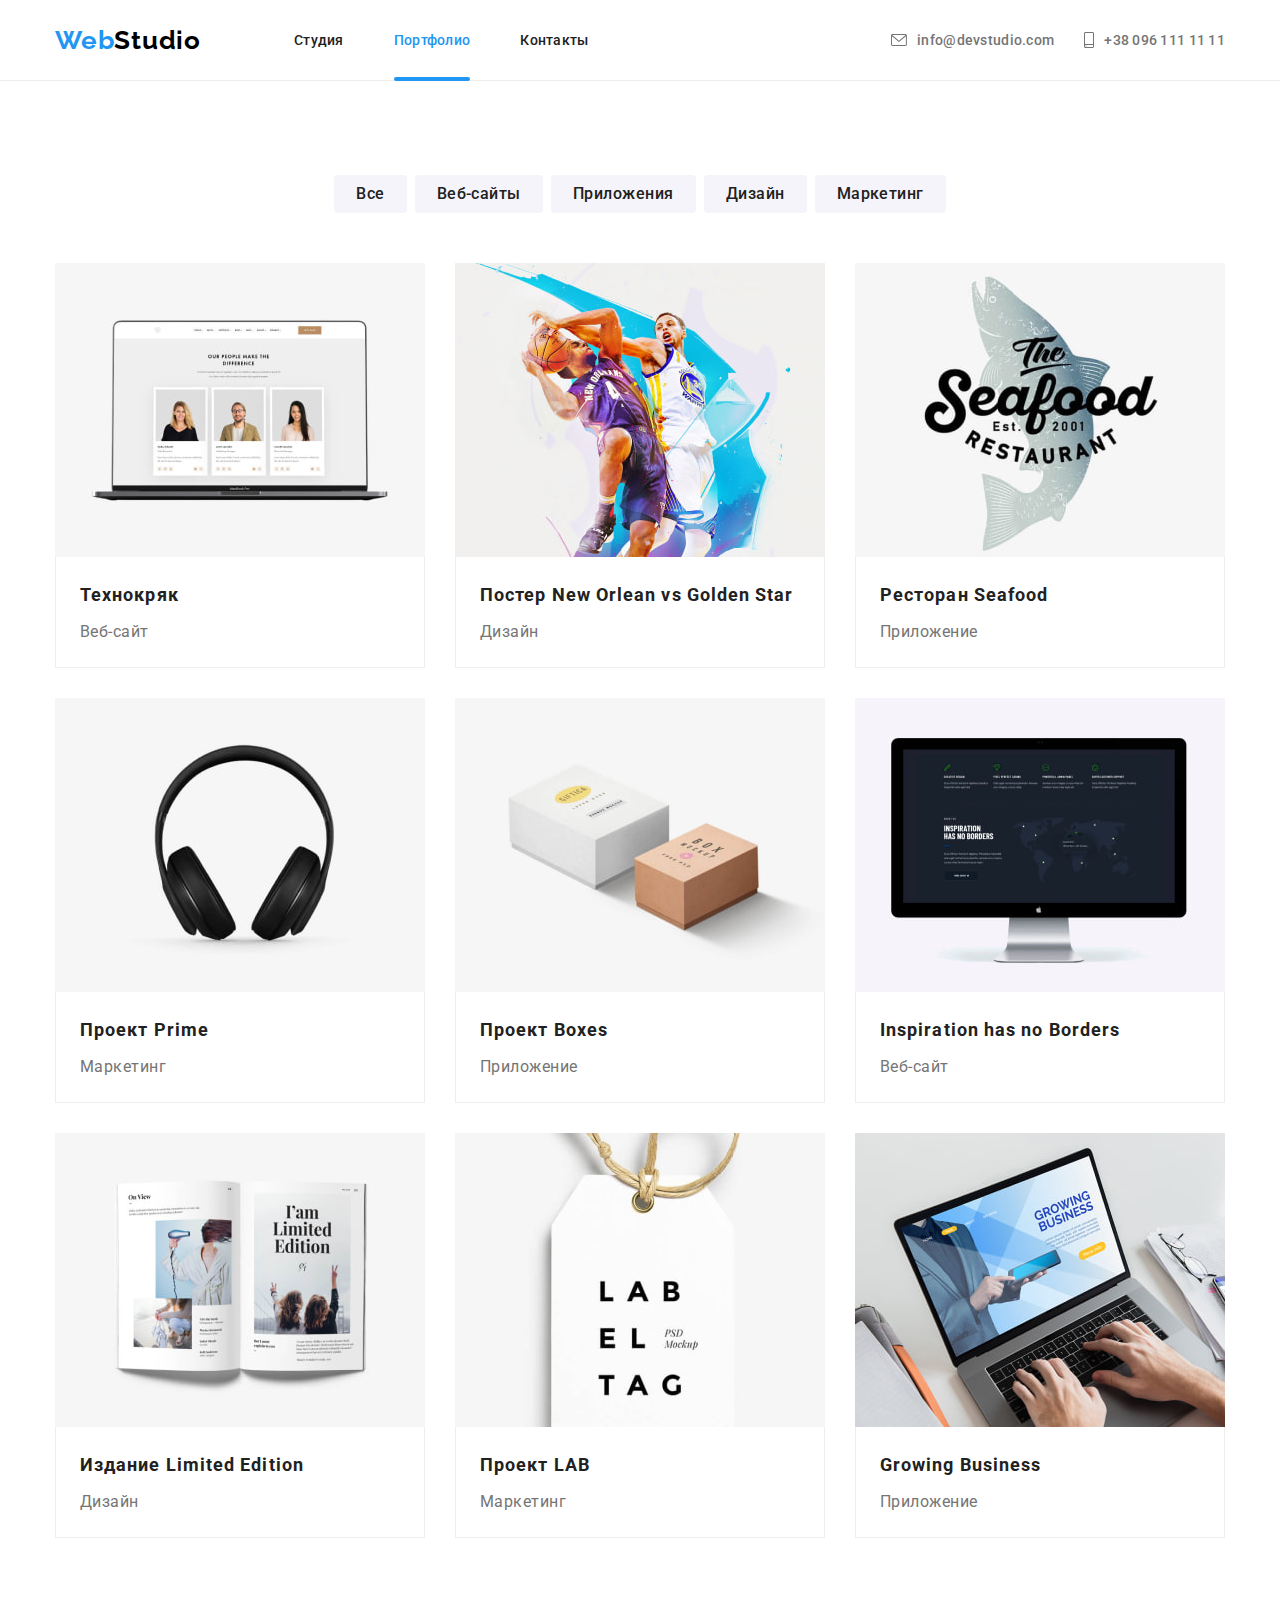
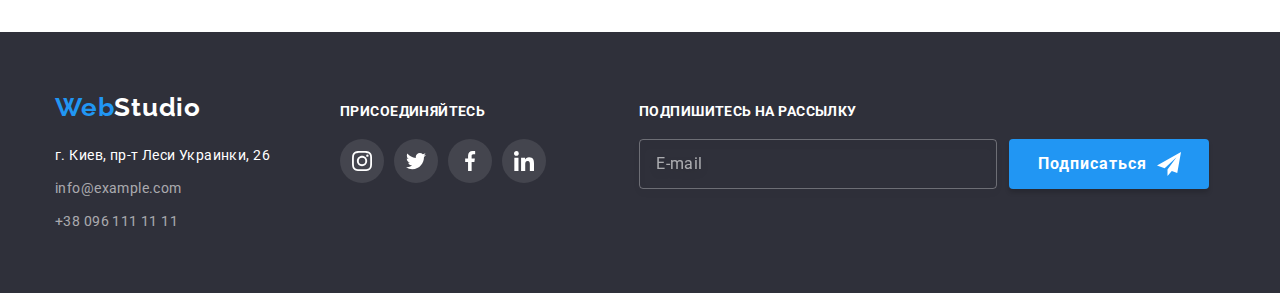
==== portfolio.html @ a7e65ce6 "add-bem" ====
<!DOCTYPE html>
<html lang="ru">
    <head>
        <meta charset="UTF-8" />
        <meta http-equiv="X-UA-Compatible" content="IE=edge" />
        <meta name="viewport" content="width=device-width, initial-scale=1.0" />
        <title>Портфолио</title>
        <link rel="preconnect" href="https://fonts.googleapis.com" />
        <link rel="preconnect" href="https://fonts.gstatic.com" crossorigin />
        <link
            href="https://fonts.googleapis.com/css2?family=Raleway:wght@700&family=Roboto:wght@400;500;700;900&display=swap"
            rel="stylesheet"
        />
    <link rel="stylesheet" href="./css/main.min.css">
    </head>
    <body>
        <header class="page-header">
            <div class="page-header__wrap container">
                <nav class="navigation">
                    <a href="./index.html" class="logo page-header__logo" lang="en">Web<span
                            class="logo--dark">Studio</span></a>
                    <ul class="navigation__list">
                        <li class="navigation__item">
                            <a class="navigation__link link " href="./index.html">Студия</a>
                        </li>
                        <li class="navigation__item">
                            <a class="navigation__link navigation__link--current link" href="./portfolio.html">Портфолио</a>
                        </li>
                        <li class="navigation__item">
                            <a class="navigation__link link" href="#footer">Контакты</a>
                        </li>
                    </ul>
                </nav>
                <ul class="page-header__contacts-list">
                    <li class="page-header__contacts-item">
                        <a class="page-header__contacts-link link" href="mailto:info@devstudio.com">
                            <svg class="page-header__contacts-icon" width="16" height="12">
                                <use href="./images/icons.svg#icon-email"></use>
                            </svg>
                            info@devstudio.com
                        </a>
                    </li>
                    <li class="page-header__contacts-item">
                        <a class="page-header__contacts-link link" href="tel:+380961111111">
                            <svg class="page-header__contacts-icon" width="10" height="16">
                                <use href="./images/icons.svg#icon-tel"></use>
                            </svg>
                            +38 096 111 11 11
                        </a>
                    </li>
                </ul>
            </div>
        </header>
        <main>
            <section class="section">
                <div class="container">
                    <h1 class="visually-hidden">Портфолио</h1>
                    <ul class="filter">
                        <li class="filter__item">
                            <button class="filter__btn" type="button">Все</button>
                        </li>
                        <li class="filter__item">
                            <button class="filter__btn" type="button">Веб-сайты</button>
                        </li>
                        <li class="filter__item">
                            <button class="filter__btn" type="button">Приложения</button>
                        </li>
                        <li class="filter__item">
                            <button class="filter__btn"  type="button">Дизайн</button>
                        </li>
                        <li class="filter__item">
                            <button class="filter__btn" type="button">Маркетинг</button>
                        </li>
                    </ul>
                    <ul class="works">
                        <li class="works__item">
                            <a class="works__link" href="">
                                <div class="thumb">
                                    <img
                                        src="./images/portfolio-images/img.jpg"
                                        alt="Ноутбук с открытым веб-сайтом"
                                        width="370"
                                    />
                                    <div class="thumb__overlay">
                                        <p class="thumb__text">
                                            Технокряк это современная площадка распространения
                                            коронавируса. Компании используют эту платформу для
                                            цифрового шпионажа и атак на защищённые сервера
                                            конкурентов.
                                        </p>
                                    </div>
                                </div>
                                <div class="works__border">
                                    <h2 class="works__title">Технокряк</h2>
                                    <p class="works__text">Веб-сайт</p>
                                </div>
                            </a>
                        </li>
                        <li class="works__item">
                            <a class="works__link" href="">
                                <div class="thumb">
                                    <img
                                        src="./images/portfolio-images/img-1.jpg"
                                        alt="Два баскетболиста во время игры с мячом"
                                        width="370"
                                    />
                                    <div class="thumb__overlay">
                                        <p class="thumb__text">
                                            Технокряк это современная площадка распространения
                                            коронавируса. Компании используют эту платформу для
                                            цифрового шпионажа и атак на защищённые сервера
                                            конкурентов.
                                        </p>
                                    </div>
                                </div>
                                <div class="works__border">
                                    <h2 class="works__title">
                                        Постер <span lang="en">New Orlean vs Golden Star</span>
                                    </h2>
                                    <p class="works__text">Дизайн</p>
                                </div>
                            </a>
                        </li>
                        <li class="works__item">
                            <a class="works__link" href="">
                                <div class="thumb">
                                    <img
                                        src="./images/portfolio-images/img-2.jpg"
                                        alt="Логотип рыба с надписью"
                                        width="370"
                                    />
                                    <div class="thumb__overlay">
                                        <p class="thumb__text">
                                            Технокряк это современная площадка распространения
                                            коронавируса. Компании используют эту платформу для
                                            цифрового шпионажа и атак на защищённые сервера
                                            конкурентов.
                                        </p>
                                    </div>
                                </div>
                                <div class="works__border">
                                    <h2 class="works__title">
                                        Ресторан <span lang="en">Seafood</span>
                                    </h2>
                                    <p class="works__text">Приложение</p>
                                </div>
                            </a>
                        </li>
                        <li class="works__item">
                            <a class="works__link" href="">
                                <div class="thumb">
                                    <img
                                        src="./images/portfolio-images/img-3.jpg"
                                        alt="Накладные чёрные наушники"
                                        width="370"
                                    />
                                    <div class="thumb__overlay">
                                        <p class="thumb__text">
                                            Технокряк это современная площадка распространения
                                            коронавируса. Компании используют эту платформу для
                                            цифрового шпионажа и атак на защищённые сервера
                                            конкурентов.
                                        </p>
                                    </div>
                                </div>
                                <div class="works__border">
                                    <h2 class="works__title">Проект <span lang="en">Prime</span></h2>
                                    <p class="works__text">Маркетинг</p>
                                </div>
                            </a>
                        </li>
                        <li class="works__item">
                            <a class="works__link" href="">
                                <div class="thumb">
                                    <img
                                        src="./images/portfolio-images/img-4.jpg"
                                        alt="Две коробки"
                                        width="370"
                                    />
                                    <div class="thumb__overlay">
                                        <p class="thumb__text">
                                            Технокряк это современная площадка распространения
                                            коронавируса. Компании используют эту платформу для
                                            цифрового шпионажа и атак на защищённые сервера
                                            конкурентов.
                                        </p>
                                    </div>
                                </div>
                                <div class="works__border">
                                    <h2 class="works__title">Проект <span lang="en">Boxes</span></h2>
                                    <p class="works__text">Приложение</p>
                                </div>
                            </a>
                        </li>
                        <li class="works__item">
                            <a class="works__link" href="">
                                <div class="thumb">
                                    <img
                                        src="./images/portfolio-images/img-5.jpg"
                                        alt="Моноблок"
                                        width="370"
                                    />
                                    <div class="thumb__overlay">
                                        <p class="thumb__text">
                                            Технокряк это современная площадка распространения
                                            коронавируса. Компании используют эту платформу для
                                            цифрового шпионажа и атак на защищённые сервера
                                            конкурентов.
                                        </p>
                                    </div>
                                </div>
                                <div class="works__border">
                                    <h2 class="works__title" lang="en">
                                        Inspiration has no Borders
                                    </h2>
                                    <p class="works__text">Веб-сайт</p>
                                </div>
                            </a>
                        </li>
                        <li class="works__item">
                            <a class="works__link" href="">
                                <div class="thumb">
                                    <img
                                        src="./images/portfolio-images/img-6.jpg"
                                        alt="Открытый журнал"
                                        width="370"
                                    />
                                    <div class="thumb__overlay">
                                        <p class="thumb__text">
                                            Технокряк это современная площадка распространения
                                            коронавируса. Компании используют эту платформу для
                                            цифрового шпионажа и атак на защищённые сервера
                                            конкурентов.
                                        </p>
                                    </div>
                                </div>
                                <div class="works__border">
                                    <h2 class="works__title">
                                        Издание <span lang="en">Limited Edition</span>
                                    </h2>
                                    <p class="works__text">Дизайн</p>
                                </div>
                            </a>
                        </li>
                        <li class="works__item">
                            <a class="works__link" href="">
                                <div class="thumb">
                                    <img
                                        src="./images/portfolio-images/img-7.jpg"
                                        alt="Белый ярлык"
                                        width="370"
                                    />
                                    <div class="thumb__overlay">
                                        <p class="thumb__text">
                                            Технокряк это современная площадка распространения
                                            коронавируса. Компании используют эту платформу для
                                            цифрового шпионажа и атак на защищённые сервера
                                            конкурентов.
                                        </p>
                                    </div>
                                </div>
                                <div class="works__border">
                                    <h2 class="works__title">Проект LAB</h2>
                                    <p class="works__text">Маркетинг</p>
                                </div>
                            </a>
                        </li>
                        <li class="works__item">
                            <a class="works__link" href="">
                                <div class="thumb">
                                    <img
                                        src="./images/portfolio-images/img-8.jpg"
                                        alt="Мужские руки за ноутбуком"
                                        width="370"
                                    />
                                    <div class="thumb__overlay">
                                        <p class="thumb__text">
                                            Технокряк это современная площадка распространения
                                            коронавируса. Компании используют эту платформу для
                                            цифрового шпионажа и атак на защищённые сервера
                                            конкурентов.
                                        </p>
                                    </div>
                                </div>
                                <div class="works__border">
                                    <h2 class="works__title" lang="en">Growing Business</h2>
                                    <p class="works__text">Приложение</p>
                                </div>
                            </a>
                        </li>
                    </ul>
                </div>
            </section>
        </main>
        <footer class="page-footer">
            <div class="container container__page-footer">
                <div class="page-footer__wrap">
                    <a href="./index.html" class="logo" lang="en">Web<span class="logo--light">Studio</span></a>
                    <address class="address">
                        <ul>
                            <li class="address__item">
                                <a class="address__link address__link--white " href="https://goo.gl/maps/MPY8tiYrMEpFKNov8"
                                    target="_blank" rel="noopener noreferrer nofollow">г. Киев, пр-т Леси Украинки, 26</a>
                            </li>
                            <li class="address__item">
                                <a class="address__link" href="mailto:info@example.com">info@example.com</a>
                            </li>
                            <li class="address__item">
                                <a class="address__link " href="tel:+380961111111">+38 096 111 11 11</a>
                            </li>
                        </ul>
                    </address>
                </div>
                <div class="page-footer__icons-wrap">
                    <p class="page-footer__text">Присоединяйтесь</p>
                    <ul class="page-footer__icon-list">
                        <li class="page-footer__icon-item">
                            <a class="page-footer__icon-link" href="https://www.instagram.com/" target="_blank"
                                rel="noopener noreferrer nofollow">
                                <svg width="20" height="20">
                                    <use href="./images/icons.svg#icon-instagram"></use>
                                </svg>
                            </a>
                        </li>
                        <li class="page-footer__icon-item">
                            <a class="page-footer__icon-link" href="https://twitter.com/" target="_blank"
                                rel="noopener noreferrer nofollow">
                                <svg width="20" height="20">
                                    <use href="./images/icons.svg#icon-twitter"></use>
                                </svg>
                            </a>
                        </li>
                        <li class="page-footer__icon-item">
                            <a class="page-footer__icon-link" href="https://www.facebook.com/" target="_blank"
                                rel="noopener noreferrer nofollow">
                                <svg width="20" height="20">
                                    <use href="./images/icons.svg#icon-facebook"></use>
                                </svg>
                            </a>
                        </li>
                        <li class="page-footer__icon-item">
                            <a class="page-footer__icon-link" href="https://www.linkedin.com/" target="_blank"
                                rel="noopener noreferrer nofollow">
                                <svg width="20" height="20">
                                    <use href="./images/icons.svg#icon-linkedin"></use>
                                </svg>
                            </a>
                        </li>
                    </ul>
                </div>
                <form class="footer-form">
                    <p class="page-footer__text">Подпишитесь на рассылку</p>
                    <div class="footer-form__inner">
                        <input class="footer-form__input" type="email" name="email" placeholder="E-mail" />
                        <button class="btn page-footer__btn" type="submit">
                            Подписаться
                            <svg class="btn__icon" width="24" height="24">
                                <use href="./images/icons.svg#icon-send"></use>
                            </svg>
                        </button>
                    </div>
                </form>
            </div>
        </footer>
    </body>
</html>
---- css/main.min.css ----
/*! modern-normalize v1.1.0 | MIT License | https://github.com/sindresorhus/modern-normalize */*,::before,::after{-webkit-box-sizing:border-box;box-sizing:border-box}html{line-height:1.15;-webkit-text-size-adjust:100%;-moz-tab-size:4;-o-tab-size:4;tab-size:4}body{margin:0;font-family:system-ui,-apple-system,"Segoe UI",Roboto,Helvetica,Arial,sans-serif,"Apple Color Emoji","Segoe UI Emoji"}hr{height:0;color:inherit}abbr[title]{-webkit-text-decoration:underline dotted;text-decoration:underline dotted}b,strong{font-weight:bolder}code,kbd,samp,pre{font-family:ui-monospace, SFMono-Regular, Consolas, 'Liberation Mono', Menlo, monospace;font-size:1em}small{font-size:80%}sub,sup{font-size:75%;line-height:0;position:relative;vertical-align:baseline}sub{bottom:-0.25em}sup{top:-0.5em}table{text-indent:0;border-color:inherit}button,input,optgroup,select,textarea{font-family:inherit;font-size:100%;line-height:1.15;margin:0}button,select{text-transform:none}button,[type='button'],[type='reset'],[type='submit']{-webkit-appearance:button}::-moz-focus-inner{border-style:none;padding:0}:-moz-focusring{outline:1px dotted ButtonText}:-moz-ui-invalid{box-shadow:none}legend{padding:0}progress{vertical-align:baseline}::-webkit-inner-spin-button,::-webkit-outer-spin-button{height:auto}[type='search']{-webkit-appearance:textfield;outline-offset:-2px}::-webkit-search-decoration{-webkit-appearance:none}::-webkit-file-upload-button{-webkit-appearance:button;font:inherit}summary{display:list-item}:root{--text-color: #757575;--background-color: #ffffff;--accent-color: #2196f3;--title-color: #212121;--white-text-color: #ffffff;--btn-portfolio: #f5f4fa;--works-gap: 30px;--icon-color: #afb1b8;--animation-duration: 250ms;--animation-timing-function: cubic-bezier(0.4, 0, 0.2, 1)}body{font-family:'Roboto', sans-serif;color:var(--text-color);background-color:var(--background-color)}ul,h1,h2,h3{list-style:none;margin:0;padding:0}a{text-decoration:none}img{display:block;max-width:100%;height:auto}.container{margin-left:auto;margin-right:auto;width:1200px;padding-left:15px;padding-right:15px}.section{padding-top:94px;padding-bottom:94px}.section--no-padding{padding-top:0}.section--background-change{background-color:#f5f4fa}.title{margin-bottom:50px;font-size:36px;line-height:1.16;text-align:center;letter-spacing:0.03em;color:var(--title-color)}.visually-hidden{position:absolute;white-space:nowrap;width:1px;height:1px;overflow:hidden;border:0;padding:0;clip:rect(0 0 0 0);-webkit-clip-path:inset(50%);clip-path:inset(50%);margin:-1px}.page-header__wrap{display:-webkit-box;display:-ms-flexbox;display:flex;-webkit-box-align:center;-ms-flex-align:center;align-items:center}.page-header{border-bottom:1px solid #ececec}.navigation{display:-webkit-box;display:-ms-flexbox;display:flex;-webkit-box-align:center;-ms-flex-align:center;align-items:center}.link{font-weight:500;font-size:14px;line-height:calc(16 / 14);letter-spacing:0.02em;color:var(--title-color);-webkit-transition-property:color;transition-property:color;-webkit-transition-duration:var(--animation-duration);transition-duration:var(--animation-duration);-webkit-transition-timing-function:var(--animation-timing-function);transition-timing-function:var(--animation-timing-function)}.link:hover,.link:focus,.link:active{color:var(--accent-color)}.navigation__list{display:-webkit-box;display:-ms-flexbox;display:flex;-webkit-box-align:center;-ms-flex-align:center;align-items:center}.navigation__item{position:relative}.navigation__item:not(:last-child){margin-right:50px}.navigation__link{display:block;padding-top:32px;padding-bottom:32px}.navigation__link--current{color:var(--accent-color)}.navigation__link--current::after{position:absolute;bottom:-1px;left:0;content:'';display:block;width:100%;height:4px;background:var(--accent-color);border-radius:2px}.page-header__contacts-list{display:-webkit-box;display:-ms-flexbox;display:flex;-webkit-box-align:center;-ms-flex-align:center;align-items:center;margin-left:auto}.page-header__contacts-list .page-header__contacts-item+.page-header__contacts-item{margin-left:30px}.page-header__contacts-link{display:-webkit-box;display:-ms-flexbox;display:flex;-webkit-box-align:center;-ms-flex-align:center;align-items:center;color:var(--text-color)}.page-header__contacts-icon{margin-right:10px;fill:currentColor}.page-header__contacts-icon:hover{fill:var(--accent-color)}.logo{font-family:'Raleway', sans-serif;font-weight:700;font-size:26px;line-height:1.19;letter-spacing:0.03em;color:var(--accent-color)}.logo--dark{color:#000000}.logo--light{color:var(--white-text-color)}.page-header__logo{margin-right:93px}.btn{padding:10px 32px;font-family:inherit;font-weight:700;font-size:16px;line-height:1.87;letter-spacing:0.06em;border:transparent;color:var(--white-text-color);background-color:var(--accent-color);-webkit-box-shadow:0px 4px 4px rgba(0,0,0,0.15);box-shadow:0px 4px 4px rgba(0,0,0,0.15);border-radius:4px;cursor:pointer;-webkit-transition-property:background-color;transition-property:background-color;-webkit-transition-duration:var(--animation-duration);transition-duration:var(--animation-duration);-webkit-transition-timing-function:var(--animation-timing-function);transition-timing-function:var(--animation-timing-function)}.btn:hover,.btn:focus{background-color:#188ce8}.hero{max-width:1600px;margin-left:auto;margin-right:auto;background-image:-webkit-gradient(linear, right bottom, left top, from(rgba(47,48,58,0.4)), to(rgba(47,48,58,0.4))),url("../images/hero.jpg");background-image:linear-gradient(to top left, rgba(47,48,58,0.4), rgba(47,48,58,0.4)),url("../images/hero.jpg");background-repeat:no-repeat;background-position:center;background-size:cover;text-align:center;padding:200px 0;background-color:#c4c4c4}.hero__title{margin-bottom:30px;min-width:696px;font-weight:900;font-size:44px;line-height:1.36;letter-spacing:0.06em;color:var(--white-text-color);text-transform:uppercase}.benefits{display:-webkit-box;display:-ms-flexbox;display:flex}.benefits__item{width:270px}.benefits__item:not(:last-child){margin-right:30px}.benefits__inner{display:-webkit-box;display:-ms-flexbox;display:flex;-webkit-box-pack:center;-ms-flex-pack:center;justify-content:center;-webkit-box-align:center;-ms-flex-align:center;align-items:center;margin-bottom:30px;width:270px;height:120px;background:#f5f4fa;border-radius:4px}.benefits__title{margin-bottom:10px;font-size:14px;line-height:1.14;letter-spacing:0.03em;color:var(--title-color);text-transform:uppercase}.benefits__text{margin:0;font-size:14px;line-height:1.71;letter-spacing:0.03em}.about{display:-webkit-box;display:-ms-flexbox;display:flex}.about__item:not(:last-child){margin-right:30px}.about__inner{position:relative}.about__text{position:absolute;bottom:0;width:100%;height:70px;display:-webkit-box;display:-ms-flexbox;display:flex;-webkit-box-pack:center;-ms-flex-pack:center;justify-content:center;-webkit-box-align:center;-ms-flex-align:center;align-items:center;background:rgba(47,48,58,0.8);margin:0;font-weight:700;font-size:14px;line-height:calc(16 / 14);letter-spacing:0.03em;text-transform:uppercase;color:var(--white-text-color)}.team{display:-webkit-box;display:-ms-flexbox;display:flex}.team__item{background-color:var(--background-color);-webkit-box-shadow:0px 1px 3px rgba(0,0,0,0.12),0px 1px 1px rgba(0,0,0,0.14),0px 2px 1px rgba(0,0,0,0.2);box-shadow:0px 1px 3px rgba(0,0,0,0.12),0px 1px 1px rgba(0,0,0,0.14),0px 2px 1px rgba(0,0,0,0.2);border-radius:0px 0px 4px 4px}.team__item:not(:last-child){margin-right:30px}.team__inner{text-align:center;padding-top:30px;padding-bottom:30px}.team__title{margin-bottom:10px;font-weight:500;font-size:16px;line-height:1.18;letter-spacing:0.03em;color:var(--title-color)}.team__text{margin:0;font-size:16px;line-height:1.18;letter-spacing:0.03em}.icon-list{display:-webkit-box;display:-ms-flexbox;display:flex;-webkit-box-pack:center;-ms-flex-pack:center;justify-content:center;margin-top:16px}.icon-list__item{width:44px;height:44px}.icon-list__item:not(:last-child){margin-right:10px}.icon-list__link{display:-webkit-box;display:-ms-flexbox;display:flex;-webkit-box-align:center;-ms-flex-align:center;align-items:center;-webkit-box-pack:center;-ms-flex-pack:center;justify-content:center;width:100%;height:100%;border-radius:50%;color:var(--icon-color);fill:currentColor;-webkit-transition:color var(--animation-duration) var(--animation-timing-function),background-color var(--animation-duration) var(--animation-timing-function);transition:color var(--animation-duration) var(--animation-timing-function),background-color var(--animation-duration) var(--animation-timing-function)}.icon-list__link:hover,.icon-list__link:focus{color:var(--white-text-color);background-color:var(--accent-color)}.company{display:-webkit-box;display:-ms-flexbox;display:flex}.company__item:not(:last-child){margin-right:30px}.company__item{width:170px;height:92px}.company__link{display:-webkit-box;display:-ms-flexbox;display:flex;-webkit-box-align:center;-ms-flex-align:center;align-items:center;-webkit-box-pack:center;-ms-flex-pack:center;justify-content:center;width:100%;height:100%;background-color:transparent;border:1px solid var(--icon-color);-webkit-box-sizing:border-box;box-sizing:border-box;border-radius:4px;-webkit-transition:border-color var(--animation-duration) var(--animation-timing-function);transition:border-color var(--animation-duration) var(--animation-timing-function)}.company__icon{color:var(--icon-color);fill:currentColor;-webkit-transition:color var(--animation-duration) var(--animation-timing-function);transition:color var(--animation-duration) var(--animation-timing-function)}.company__link:focus,.company__link:hover{border-color:var(--accent-color)}.company__link:hover .company__icon,.company__link:focus .company__icon{color:var(--accent-color)}.page-footer{padding:60px 0;background-color:#2f303a;color:var(--white-text-color)}.container__page-footer{display:-webkit-box;display:-ms-flexbox;display:flex;-webkit-box-align:baseline;-ms-flex-align:baseline;align-items:baseline}.page-footer__wrap{margin-right:70px}.address{margin-top:20px;font-style:normal}.address__item:not(:last-child){margin-bottom:9px}.address__link{font-size:14px;line-height:calc(24 / 14);font-weight:400;letter-spacing:0.03em;color:rgba(255,255,255,0.6);-webkit-transition:color var(--animation-duration) var(--animation-timing-function);transition:color var(--animation-duration) var(--animation-timing-function)}.address__link--white{color:var(--white-text-color)}.address__link:hover,.address__link:focus,.address__link:active{color:var(--accent-color)}.page-footer__icons-wrap{margin-right:93px}.page-footer__text{margin-top:0;margin-bottom:20px;font-weight:700;font-size:14px;line-height:calc(16 / 14);letter-spacing:0.03em;text-transform:uppercase}.page-footer__icon-list{display:-webkit-box;display:-ms-flexbox;display:flex}.page-footer__icon-item:not(:last-child){margin-right:10px}.page-footer__icon-item{width:44px;height:44px}.page-footer__icon-link{display:-webkit-box;display:-ms-flexbox;display:flex;-webkit-box-align:center;-ms-flex-align:center;align-items:center;-webkit-box-pack:center;-ms-flex-pack:center;justify-content:center;width:100%;height:100%;background-color:rgba(255,255,255,0.1);border-radius:50%;fill:var(--white-text-color);-webkit-transition-property:background-color;transition-property:background-color;-webkit-transition-duration:var(--animation-duration);transition-duration:var(--animation-duration);-webkit-transition-timing-function:var(--animation-timing-function);transition-timing-function:var(--animation-timing-function)}.page-footer__icon-link:hover,.page-footer__icon-link:focus{background-color:var(--accent-color)}.footer-form__inner{display:-webkit-box;display:-ms-flexbox;display:flex}.footer-form__input{padding-left:16px;padding-top:15px;padding-bottom:15px;width:358px;height:50px;margin-right:12px;font-size:16px;line-height:1.25;letter-spacing:0.03em;color:var(--white-text-color);background-color:transparent;border:1px solid rgba(255,255,255,0.3);-webkit-filter:drop-shadow(0px 4px 4px rgba(0,0,0,0.15));filter:drop-shadow(0px 4px 4px rgba(0,0,0,0.15));border-radius:4px}.footer-form__input::-webkit-input-placeholder{display:-webkit-box;display:flex;-webkit-box-align:center;align-items:center;color:rgba(255,255,255,0.6)}.footer-form__input:-ms-input-placeholder{display:-ms-flexbox;display:flex;-ms-flex-align:center;align-items:center;color:rgba(255,255,255,0.6)}.footer-form__input::-ms-input-placeholder{display:-ms-flexbox;display:flex;-ms-flex-align:center;align-items:center;color:rgba(255,255,255,0.6)}.footer-form__input::placeholder{display:-webkit-box;display:-ms-flexbox;display:flex;-webkit-box-align:center;-ms-flex-align:center;align-items:center;color:rgba(255,255,255,0.6)}.page-footer__btn{padding:10px 28px 10px 29px;display:-webkit-box;display:-ms-flexbox;display:flex;-webkit-box-pack:center;-ms-flex-pack:center;justify-content:center;-webkit-box-align:center;-ms-flex-align:center;align-items:center}.btn__icon{margin-left:10px;fill:currentColor}.backdrop{visibility:visible;position:fixed;top:0;left:0;z-index:1;width:100vw;height:100vh;background-color:rgba(0,0,0,0.2);opacity:1;-webkit-transition:opacity var(--animation-duration) var(--animation-timing-function),visibility var(--animation-duration) var(--animation-timing-function);transition:opacity var(--animation-duration) var(--animation-timing-function),visibility var(--animation-duration) var(--animation-timing-function)}.backdrop.is-hidden{visibility:hidden;opacity:0;pointer-events:none}.backdrop.is-hidden .modal-form__wrap{-webkit-transform:translate(-50%, -50%) scale(2);transform:translate(-50%, -50%) scale(2)}.modal-form__wrap{position:absolute;top:50%;left:50%;min-width:528px;min-height:581px;padding:40px;background-color:var(--background-color);-webkit-box-shadow:0px 1px 3px rgba(0,0,0,0.12),0px 1px 1px rgba(0,0,0,0.14),0px 2px 1px rgba(0,0,0,0.2);box-shadow:0px 1px 3px rgba(0,0,0,0.12),0px 1px 1px rgba(0,0,0,0.14),0px 2px 1px rgba(0,0,0,0.2);border-radius:4px;-webkit-transform:translate(-50%, -50%) scale(1);transform:translate(-50%, -50%) scale(1);-webkit-transition:-webkit-transform var(--animation-duration) var(--animation-timing-function);transition:-webkit-transform var(--animation-duration) var(--animation-timing-function);transition:transform var(--animation-duration) var(--animation-timing-function);transition:transform var(--animation-duration) var(--animation-timing-function), -webkit-transform var(--animation-duration) var(--animation-timing-function)}.modal-form{width:448px}.modal-form__close-btn{position:absolute;top:8px;right:8px;display:-webkit-box;display:-ms-flexbox;display:flex;-webkit-box-align:center;-ms-flex-align:center;align-items:center;-webkit-box-pack:center;-ms-flex-pack:center;justify-content:center;width:30px;height:30px;background-color:transparent;border-radius:50%;border:1px solid rgba(0,0,0,0.1);cursor:pointer}.modal-form__close-icon{color:#000000;fill:currentColor;-webkit-transition:color var(--animation-duration) var(--animation-timing-function);transition:color var(--animation-duration) var(--animation-timing-function)}.modal-form__close-btn:focus .modal-form__close-icon,.modal-form__close-btn:hover .modal-form__close-icon{color:var(--accent-color)}.modal-form__title{margin-bottom:12px;font-weight:700;font-size:20px;line-height:calc(23 / 20);text-align:center;letter-spacing:0.03em;color:var(--title-color)}.modal-form__field{position:relative;display:-webkit-box;display:-ms-flexbox;display:flex;-webkit-box-orient:vertical;-webkit-box-direction:normal;-ms-flex-direction:column;flex-direction:column;margin-bottom:10px;font-size:12px;line-height:calc(14 / 12);letter-spacing:0.01em;color:var(--text-color)}.modal-form__field--margin{margin-bottom:20px}.modal-form__input,.modal-form__textarea{display:block;width:100%;height:40px;margin-top:4px;padding:11px 42px;font-size:14px;line-height:calc(16 / 14);letter-spacing:0.01em;color:var(--text-color);border:1px solid rgba(33,33,33,0.2);-webkit-box-sizing:border-box;box-sizing:border-box;border-radius:4px;cursor:pointer;-webkit-transition:outline-color var(--animation-duration) var(--animation-timing-function);transition:outline-color var(--animation-duration) var(--animation-timing-function)}.modal-form__textarea{padding:12px 16px;height:120px;resize:none}.modal-form__textarea::-webkit-input-placeholder{font-size:14px;line-height:calc(16 / 14);letter-spacing:0.01em;color:rgba(117,117,117,0.5)}.modal-form__textarea:-ms-input-placeholder{font-size:14px;line-height:calc(16 / 14);letter-spacing:0.01em;color:rgba(117,117,117,0.5)}.modal-form__textarea::-ms-input-placeholder{font-size:14px;line-height:calc(16 / 14);letter-spacing:0.01em;color:rgba(117,117,117,0.5)}.modal-form__textarea::placeholder{font-size:14px;line-height:calc(16 / 14);letter-spacing:0.01em;color:rgba(117,117,117,0.5)}.modal-form__icon{position:absolute;top:50%;left:12px;z-index:1;color:var(--title-color);fill:currentColor;cursor:pointer;-webkit-transition:color var(--animation-duration) var(--animation-timing-function);transition:color var(--animation-duration) var(--animation-timing-function)}.modal-form__input:focus+.modal-form__icon{color:var(--accent-color)}.modal-form__input:focus,.modal-form__textarea:focus{outline-color:var(--accent-color)}.modal-form__terms{position:relative;display:-webkit-box;display:-ms-flexbox;display:flex;-webkit-box-pack:center;-ms-flex-pack:center;justify-content:center;-webkit-box-align:center;-ms-flex-align:center;align-items:center;font-size:14px;line-height:1.71;letter-spacing:0.03em}.modal-form__link{display:inline-block;-webkit-text-decoration-line:underline;text-decoration-line:underline;color:var(--accent-color);-webkit-transition:outline-color var(--animation-duration) var(--animation-timing-function);transition:outline-color var(--animation-duration) var(--animation-timing-function)}.modal-form__link:focus{outline-color:var(--accent-color)}.modal-form__check-icon{opacity:0;position:absolute;top:auto;left:12px;color:var(--white-text-color);fill:currentColor;border-radius:2px;-webkit-transition:color var(--animation-duration) var(--animation-timing-function),background-color var(--animation-duration) var(--animation-timing-function),opacity var(--animation-duration) var(--animation-timing-function);transition:color var(--animation-duration) var(--animation-timing-function),background-color var(--animation-duration) var(--animation-timing-function),opacity var(--animation-duration) var(--animation-timing-function)}.modal-form__checkbox-icon{opacity:1;position:relative;margin-right:8px;color:var(--title-color);fill:currentColor;-webkit-transition:color var(--animation-duration) var(--animation-timing-function);transition:color var(--animation-duration) var(--animation-timing-function)}.modal-form__checkbox:focus-within+.modal-form__checkbox-icon{color:var(--accent-color)}.modal-form__checkbox:checked+.modal-form__checkbox-icon{opacity:0}.modal-form__checkbox:checked ~ .modal-form__check-icon{opacity:1;z-index:1;color:var(--white-text-color);background-color:var(--accent-color)}.modal-form__btn{display:block;margin-left:auto;margin-right:auto;margin-top:30px;padding:10px 55px 10px 56px}.filter{display:-webkit-box;display:-ms-flexbox;display:flex;-webkit-box-pack:center;-ms-flex-pack:center;justify-content:center;margin-bottom:50px}.filter__item:not(:last-child){margin-right:8px}.filter__btn{padding:6px 22px;font-family:inherit;font-weight:500;font-size:16px;line-height:1.62;text-align:center;letter-spacing:0.03em;color:var(--title-color);background-color:var(--btn-portfolio);cursor:pointer;border:transparent;border-radius:4px;-webkit-transition:color var(--animation-duration) var(--animation-timing-function),background-color var(--animation-duration) var(--animation-timing-function),-webkit-box-shadow var(--animation-duration) var(--animation-timing-function);transition:color var(--animation-duration) var(--animation-timing-function),background-color var(--animation-duration) var(--animation-timing-function),-webkit-box-shadow var(--animation-duration) var(--animation-timing-function);transition:color var(--animation-duration) var(--animation-timing-function),background-color var(--animation-duration) var(--animation-timing-function),box-shadow var(--animation-duration) var(--animation-timing-function);transition:color var(--animation-duration) var(--animation-timing-function),background-color var(--animation-duration) var(--animation-timing-function),box-shadow var(--animation-duration) var(--animation-timing-function),-webkit-box-shadow var(--animation-duration) var(--animation-timing-function)}.filter__btn:hover,.filter__btn:focus{color:var(--white-text-color);background-color:var(--accent-color);-webkit-box-shadow:0px 3px 1px rgba(0,0,0,0.1),0px 1px 2px rgba(0,0,0,0.08),0px 2px 2px rgba(0,0,0,0.12);box-shadow:0px 3px 1px rgba(0,0,0,0.1),0px 1px 2px rgba(0,0,0,0.08),0px 2px 2px rgba(0,0,0,0.12)}.works{display:-webkit-box;display:-ms-flexbox;display:flex;-ms-flex-wrap:wrap;flex-wrap:wrap;margin-left:calc(-1 * var(--works-gap));margin-top:calc(-1 * var(--works-gap))}.works__item{-ms-flex-preferred-size:calc(100% / 3 - 30px);flex-basis:calc(100% / 3 - 30px);margin-left:var(--works-gap);margin-top:var(--works-gap)}.works__link{display:block}.works__link{-webkit-transition-property:-webkit-box-shadow;transition-property:-webkit-box-shadow;transition-property:box-shadow;transition-property:box-shadow, -webkit-box-shadow;-webkit-transition-duration:var(--animation-duration);transition-duration:var(--animation-duration);-webkit-transition-timing-function:var(--animation-timing-function);transition-timing-function:var(--animation-timing-function)}.works__link:hover,.works__link:focus{-webkit-box-shadow:0px 1px 1px rgba(0,0,0,0.12),0px 4px 4px rgba(0,0,0,0.06),1px 4px 6px rgba(0,0,0,0.16);box-shadow:0px 1px 1px rgba(0,0,0,0.12),0px 4px 4px rgba(0,0,0,0.06),1px 4px 6px rgba(0,0,0,0.16)}.thumb{position:relative;overflow:hidden}.thumb__overlay{position:absolute;top:0;left:0;width:100%;height:101%;background-color:rgba(33,150,243,0.9);-webkit-transform:translateY(100%);transform:translateY(100%);-webkit-transition:-webkit-transform var(--animation-duration) var(--animation-timing-function),-webkit-box-shadow var(--animation-duration) var(--animation-timing-function);transition:-webkit-transform var(--animation-duration) var(--animation-timing-function),-webkit-box-shadow var(--animation-duration) var(--animation-timing-function);transition:transform var(--animation-duration) var(--animation-timing-function),box-shadow var(--animation-duration) var(--animation-timing-function);transition:transform var(--animation-duration) var(--animation-timing-function),box-shadow var(--animation-duration) var(--animation-timing-function),-webkit-transform var(--animation-duration) var(--animation-timing-function),-webkit-box-shadow var(--animation-duration) var(--animation-timing-function)}.thumb__text{padding:63px 24px;margin:0;font-size:18px;line-height:1.56;letter-spacing:0.03em;color:var(--white-text-color)}.works__link:hover .thumb__overlay,.works__link:focus .thumb__overlay{-webkit-transform:translateY(0);transform:translateY(0)}.works__border{padding:20px 24px;width:370px;border:1px solid #eeeeee;border-top-style:none;-webkit-box-sizing:border-box;box-sizing:border-box}.works__title{font-weight:700;margin-bottom:4px;font-size:18px;line-height:calc(36 / 18);letter-spacing:0.06em;color:var(--title-color)}.works__text{margin:0;font-size:16px;line-height:1.87;letter-spacing:0.03em;color:var(--text-color)}
/*# sourceMappingURL=main.min.css.map */
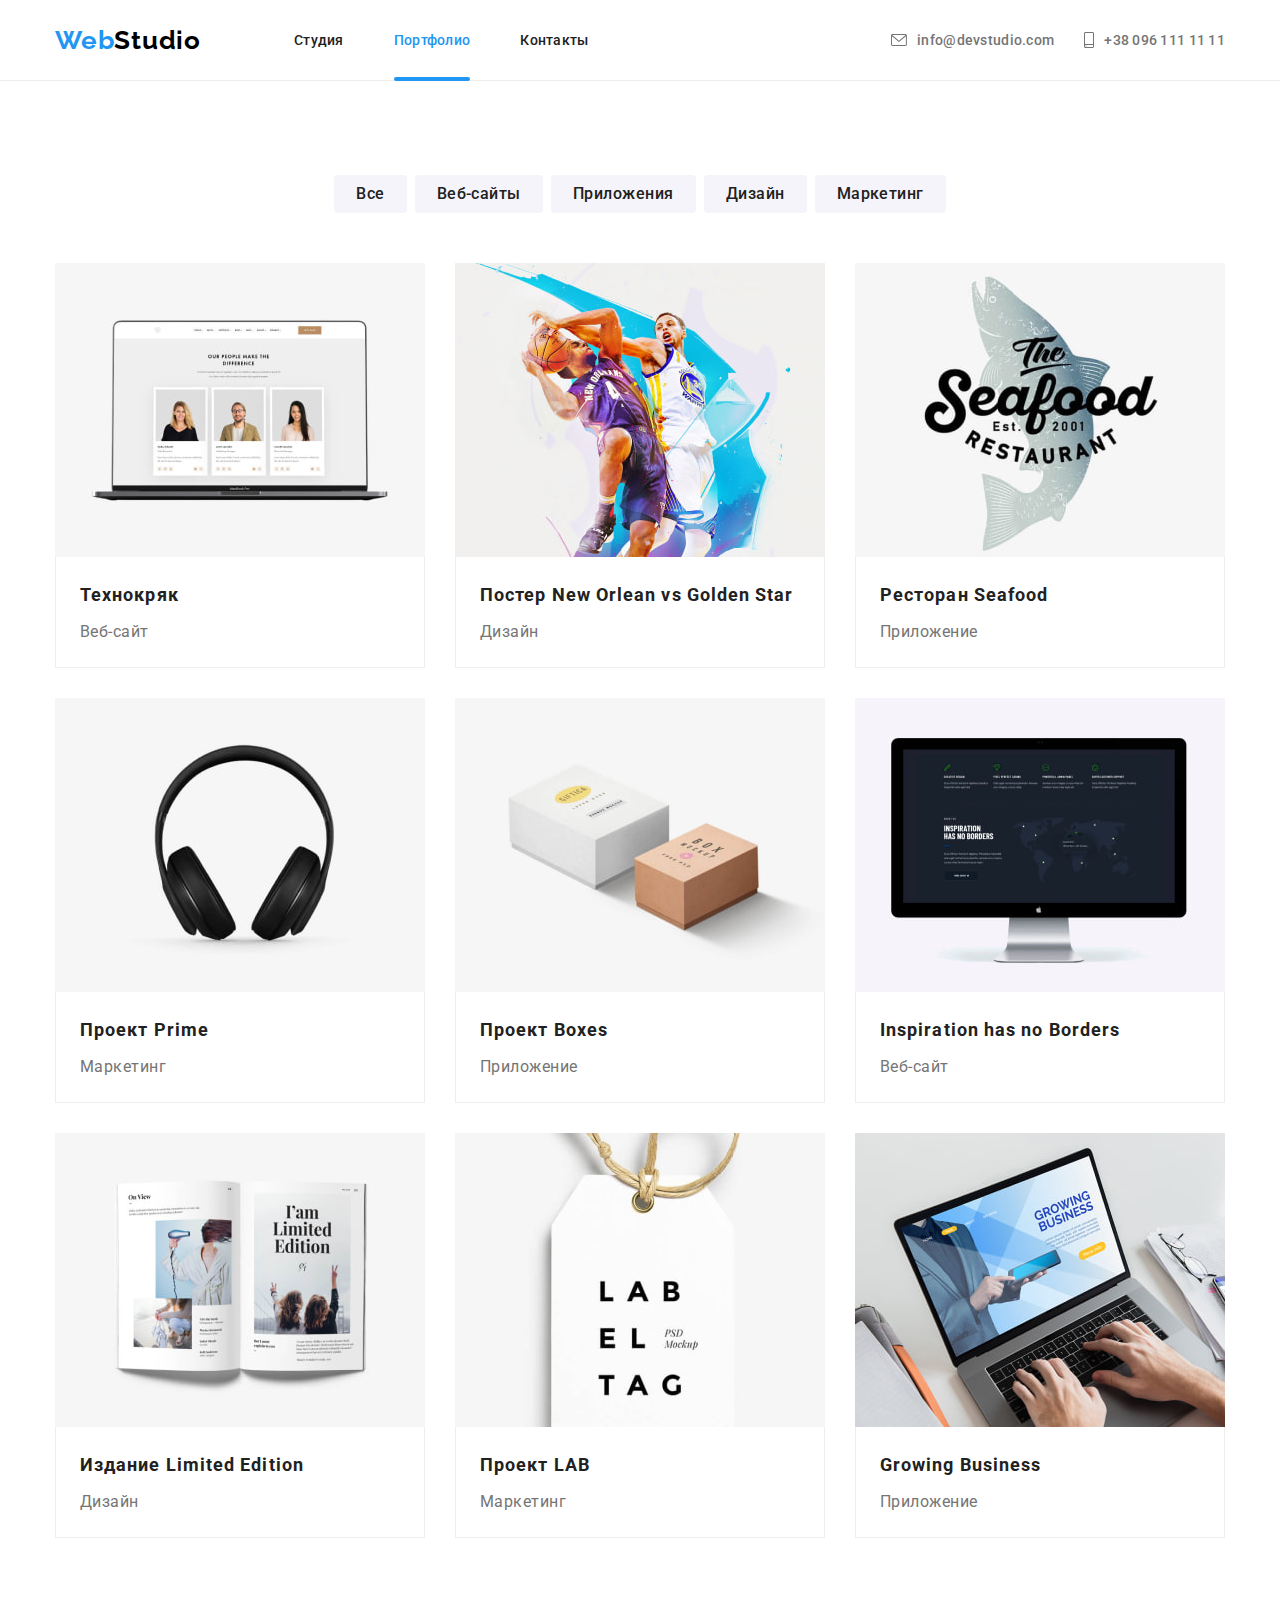
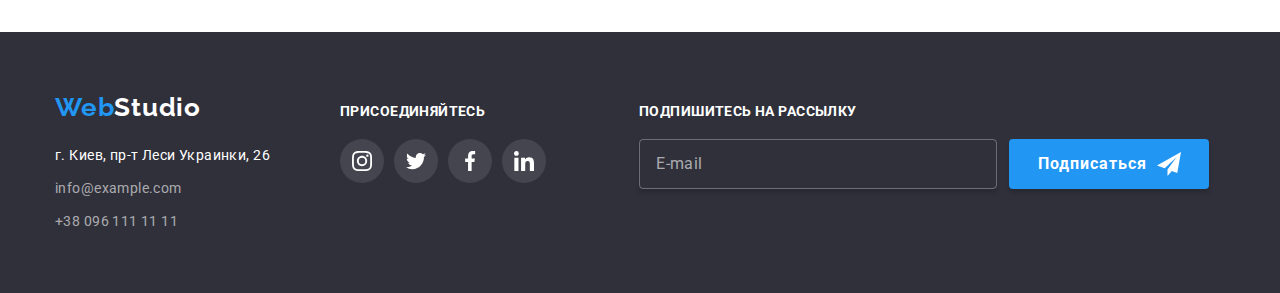
==== commit da812120: "add-placeholders" ====
--- a/portfolio.html
+++ b/portfolio.html
@@ -11,29 +11,29 @@
             href="https://fonts.googleapis.com/css2?family=Raleway:wght@700&family=Roboto:wght@400;500;700;900&display=swap"
             rel="stylesheet"
         />
-    <link rel="stylesheet" href="./css/main.min.css">
+        <link rel="stylesheet" href="./css/main.min.css" />
     </head>
     <body>
         <header class="page-header">
             <div class="page-header__wrap container">
                 <nav class="navigation">
                     <a href="./index.html" class="logo page-header__logo" lang="en">Web<span
-                            class="logo--dark">Studio</span></a>
+                            class="logo__dark">Studio</span></a>
                     <ul class="navigation__list">
                         <li class="navigation__item">
-                            <a class="navigation__link link " href="./index.html">Студия</a>
+                            <a class="navigation__link " href="./index.html">Студия</a>
                         </li>
                         <li class="navigation__item">
-                            <a class="navigation__link navigation__link--current link" href="./portfolio.html">Портфолио</a>
+                            <a class="navigation__link navigation__link--current" href="./portfolio.html">Портфолио</a>
                         </li>
                         <li class="navigation__item">
-                            <a class="navigation__link link" href="#footer">Контакты</a>
+                            <a class="navigation__link" href="#footer">Контакты</a>
                         </li>
                     </ul>
                 </nav>
                 <ul class="page-header__contacts-list">
                     <li class="page-header__contacts-item">
-                        <a class="page-header__contacts-link link" href="mailto:info@devstudio.com">
+                        <a class="page-header__contacts-link" href="mailto:info@devstudio.com">
                             <svg class="page-header__contacts-icon" width="16" height="12">
                                 <use href="./images/icons.svg#icon-email"></use>
                             </svg>
@@ -41,7 +41,7 @@
                         </a>
                     </li>
                     <li class="page-header__contacts-item">
-                        <a class="page-header__contacts-link link" href="tel:+380961111111">
+                        <a class="page-header__contacts-link" href="tel:+380961111111">
                             <svg class="page-header__contacts-icon" width="10" height="16">
                                 <use href="./images/icons.svg#icon-tel"></use>
                             </svg>
@@ -66,7 +66,7 @@
                             <button class="filter__btn" type="button">Приложения</button>
                         </li>
                         <li class="filter__item">
-                            <button class="filter__btn"  type="button">Дизайн</button>
+                            <button class="filter__btn" type="button">Дизайн</button>
                         </li>
                         <li class="filter__item">
                             <button class="filter__btn" type="button">Маркетинг</button>
@@ -164,7 +164,9 @@
                                     </div>
                                 </div>
                                 <div class="works__border">
-                                    <h2 class="works__title">Проект <span lang="en">Prime</span></h2>
+                                    <h2 class="works__title">
+                                        Проект <span lang="en">Prime</span>
+                                    </h2>
                                     <p class="works__text">Маркетинг</p>
                                 </div>
                             </a>
@@ -187,7 +189,9 @@
                                     </div>
                                 </div>
                                 <div class="works__border">
-                                    <h2 class="works__title">Проект <span lang="en">Boxes</span></h2>
+                                    <h2 class="works__title">
+                                        Проект <span lang="en">Boxes</span>
+                                    </h2>
                                     <p class="works__text">Приложение</p>
                                 </div>
                             </a>
@@ -292,21 +296,21 @@
                 </div>
             </section>
         </main>
-        <footer class="page-footer">
+        <footer class="page-footer" id="footer">
             <div class="container container__page-footer">
                 <div class="page-footer__wrap">
-                    <a href="./index.html" class="logo" lang="en">Web<span class="logo--light">Studio</span></a>
+                    <a href="./index.html" class="logo" lang="en">Web<span class="logo__light">Studio</span></a>
                     <address class="address">
                         <ul>
                             <li class="address__item">
-                                <a class="address__link address__link--white " href="https://goo.gl/maps/MPY8tiYrMEpFKNov8"
+                                <a class="address__link address__link--white" href="https://goo.gl/maps/MPY8tiYrMEpFKNov8"
                                     target="_blank" rel="noopener noreferrer nofollow">г. Киев, пр-т Леси Украинки, 26</a>
                             </li>
                             <li class="address__item">
                                 <a class="address__link" href="mailto:info@example.com">info@example.com</a>
                             </li>
                             <li class="address__item">
-                                <a class="address__link " href="tel:+380961111111">+38 096 111 11 11</a>
+                                <a class="address__link" href="tel:+380961111111">+38 096 111 11 11</a>
                             </li>
                         </ul>
                     </address>
@@ -352,7 +356,7 @@
                     <p class="page-footer__text">Подпишитесь на рассылку</p>
                     <div class="footer-form__inner">
                         <input class="footer-form__input" type="email" name="email" placeholder="E-mail" />
-                        <button class="btn page-footer__btn" type="submit">
+                        <button class="page-footer__btn" type="submit">
                             Подписаться
                             <svg class="btn__icon" width="24" height="24">
                                 <use href="./images/icons.svg#icon-send"></use>
--- a/css/main.min.css
+++ b/css/main.min.css
@@ -1,2 +1 @@
-/*! modern-normalize v1.1.0 | MIT License | https://github.com/sindresorhus/modern-normalize */*,::before,::after{-webkit-box-sizing:border-box;box-sizing:border-box}html{line-height:1.15;-webkit-text-size-adjust:100%;-moz-tab-size:4;-o-tab-size:4;tab-size:4}body{margin:0;font-family:system-ui,-apple-system,"Segoe UI",Roboto,Helvetica,Arial,sans-serif,"Apple Color Emoji","Segoe UI Emoji"}hr{height:0;color:inherit}abbr[title]{-webkit-text-decoration:underline dotted;text-decoration:underline dotted}b,strong{font-weight:bolder}code,kbd,samp,pre{font-family:ui-monospace, SFMono-Regular, Consolas, 'Liberation Mono', Menlo, monospace;font-size:1em}small{font-size:80%}sub,sup{font-size:75%;line-height:0;position:relative;vertical-align:baseline}sub{bottom:-0.25em}sup{top:-0.5em}table{text-indent:0;border-color:inherit}button,input,optgroup,select,textarea{font-family:inherit;font-size:100%;line-height:1.15;margin:0}button,select{text-transform:none}button,[type='button'],[type='reset'],[type='submit']{-webkit-appearance:button}::-moz-focus-inner{border-style:none;padding:0}:-moz-focusring{outline:1px dotted ButtonText}:-moz-ui-invalid{box-shadow:none}legend{padding:0}progress{vertical-align:baseline}::-webkit-inner-spin-button,::-webkit-outer-spin-button{height:auto}[type='search']{-webkit-appearance:textfield;outline-offset:-2px}::-webkit-search-decoration{-webkit-appearance:none}::-webkit-file-upload-button{-webkit-appearance:button;font:inherit}summary{display:list-item}:root{--text-color: #757575;--background-color: #ffffff;--accent-color: #2196f3;--title-color: #212121;--white-text-color: #ffffff;--btn-portfolio: #f5f4fa;--works-gap: 30px;--icon-color: #afb1b8;--animation-duration: 250ms;--animation-timing-function: cubic-bezier(0.4, 0, 0.2, 1)}body{font-family:'Roboto', sans-serif;color:var(--text-color);background-color:var(--background-color)}ul,h1,h2,h3{list-style:none;margin:0;padding:0}a{text-decoration:none}img{display:block;max-width:100%;height:auto}.container{margin-left:auto;margin-right:auto;width:1200px;padding-left:15px;padding-right:15px}.section{padding-top:94px;padding-bottom:94px}.section--no-padding{padding-top:0}.section--background-change{background-color:#f5f4fa}.title{margin-bottom:50px;font-size:36px;line-height:1.16;text-align:center;letter-spacing:0.03em;color:var(--title-color)}.visually-hidden{position:absolute;white-space:nowrap;width:1px;height:1px;overflow:hidden;border:0;padding:0;clip:rect(0 0 0 0);-webkit-clip-path:inset(50%);clip-path:inset(50%);margin:-1px}.page-header__wrap{display:-webkit-box;display:-ms-flexbox;display:flex;-webkit-box-align:center;-ms-flex-align:center;align-items:center}.page-header{border-bottom:1px solid #ececec}.navigation{display:-webkit-box;display:-ms-flexbox;display:flex;-webkit-box-align:center;-ms-flex-align:center;align-items:center}.link{font-weight:500;font-size:14px;line-height:calc(16 / 14);letter-spacing:0.02em;color:var(--title-color);-webkit-transition-property:color;transition-property:color;-webkit-transition-duration:var(--animation-duration);transition-duration:var(--animation-duration);-webkit-transition-timing-function:var(--animation-timing-function);transition-timing-function:var(--animation-timing-function)}.link:hover,.link:focus,.link:active{color:var(--accent-color)}.navigation__list{display:-webkit-box;display:-ms-flexbox;display:flex;-webkit-box-align:center;-ms-flex-align:center;align-items:center}.navigation__item{position:relative}.navigation__item:not(:last-child){margin-right:50px}.navigation__link{display:block;padding-top:32px;padding-bottom:32px}.navigation__link--current{color:var(--accent-color)}.navigation__link--current::after{position:absolute;bottom:-1px;left:0;content:'';display:block;width:100%;height:4px;background:var(--accent-color);border-radius:2px}.page-header__contacts-list{display:-webkit-box;display:-ms-flexbox;display:flex;-webkit-box-align:center;-ms-flex-align:center;align-items:center;margin-left:auto}.page-header__contacts-list .page-header__contacts-item+.page-header__contacts-item{margin-left:30px}.page-header__contacts-link{display:-webkit-box;display:-ms-flexbox;display:flex;-webkit-box-align:center;-ms-flex-align:center;align-items:center;color:var(--text-color)}.page-header__contacts-icon{margin-right:10px;fill:currentColor}.page-header__contacts-icon:hover{fill:var(--accent-color)}.logo{font-family:'Raleway', sans-serif;font-weight:700;font-size:26px;line-height:1.19;letter-spacing:0.03em;color:var(--accent-color)}.logo--dark{color:#000000}.logo--light{color:var(--white-text-color)}.page-header__logo{margin-right:93px}.btn{padding:10px 32px;font-family:inherit;font-weight:700;font-size:16px;line-height:1.87;letter-spacing:0.06em;border:transparent;color:var(--white-text-color);background-color:var(--accent-color);-webkit-box-shadow:0px 4px 4px rgba(0,0,0,0.15);box-shadow:0px 4px 4px rgba(0,0,0,0.15);border-radius:4px;cursor:pointer;-webkit-transition-property:background-color;transition-property:background-color;-webkit-transition-duration:var(--animation-duration);transition-duration:var(--animation-duration);-webkit-transition-timing-function:var(--animation-timing-function);transition-timing-function:var(--animation-timing-function)}.btn:hover,.btn:focus{background-color:#188ce8}.hero{max-width:1600px;margin-left:auto;margin-right:auto;background-image:-webkit-gradient(linear, right bottom, left top, from(rgba(47,48,58,0.4)), to(rgba(47,48,58,0.4))),url("../images/hero.jpg");background-image:linear-gradient(to top left, rgba(47,48,58,0.4), rgba(47,48,58,0.4)),url("../images/hero.jpg");background-repeat:no-repeat;background-position:center;background-size:cover;text-align:center;padding:200px 0;background-color:#c4c4c4}.hero__title{margin-bottom:30px;min-width:696px;font-weight:900;font-size:44px;line-height:1.36;letter-spacing:0.06em;color:var(--white-text-color);text-transform:uppercase}.benefits{display:-webkit-box;display:-ms-flexbox;display:flex}.benefits__item{width:270px}.benefits__item:not(:last-child){margin-right:30px}.benefits__inner{display:-webkit-box;display:-ms-flexbox;display:flex;-webkit-box-pack:center;-ms-flex-pack:center;justify-content:center;-webkit-box-align:center;-ms-flex-align:center;align-items:center;margin-bottom:30px;width:270px;height:120px;background:#f5f4fa;border-radius:4px}.benefits__title{margin-bottom:10px;font-size:14px;line-height:1.14;letter-spacing:0.03em;color:var(--title-color);text-transform:uppercase}.benefits__text{margin:0;font-size:14px;line-height:1.71;letter-spacing:0.03em}.about{display:-webkit-box;display:-ms-flexbox;display:flex}.about__item:not(:last-child){margin-right:30px}.about__inner{position:relative}.about__text{position:absolute;bottom:0;width:100%;height:70px;display:-webkit-box;display:-ms-flexbox;display:flex;-webkit-box-pack:center;-ms-flex-pack:center;justify-content:center;-webkit-box-align:center;-ms-flex-align:center;align-items:center;background:rgba(47,48,58,0.8);margin:0;font-weight:700;font-size:14px;line-height:calc(16 / 14);letter-spacing:0.03em;text-transform:uppercase;color:var(--white-text-color)}.team{display:-webkit-box;display:-ms-flexbox;display:flex}.team__item{background-color:var(--background-color);-webkit-box-shadow:0px 1px 3px rgba(0,0,0,0.12),0px 1px 1px rgba(0,0,0,0.14),0px 2px 1px rgba(0,0,0,0.2);box-shadow:0px 1px 3px rgba(0,0,0,0.12),0px 1px 1px rgba(0,0,0,0.14),0px 2px 1px rgba(0,0,0,0.2);border-radius:0px 0px 4px 4px}.team__item:not(:last-child){margin-right:30px}.team__inner{text-align:center;padding-top:30px;padding-bottom:30px}.team__title{margin-bottom:10px;font-weight:500;font-size:16px;line-height:1.18;letter-spacing:0.03em;color:var(--title-color)}.team__text{margin:0;font-size:16px;line-height:1.18;letter-spacing:0.03em}.icon-list{display:-webkit-box;display:-ms-flexbox;display:flex;-webkit-box-pack:center;-ms-flex-pack:center;justify-content:center;margin-top:16px}.icon-list__item{width:44px;height:44px}.icon-list__item:not(:last-child){margin-right:10px}.icon-list__link{display:-webkit-box;display:-ms-flexbox;display:flex;-webkit-box-align:center;-ms-flex-align:center;align-items:center;-webkit-box-pack:center;-ms-flex-pack:center;justify-content:center;width:100%;height:100%;border-radius:50%;color:var(--icon-color);fill:currentColor;-webkit-transition:color var(--animation-duration) var(--animation-timing-function),background-color var(--animation-duration) var(--animation-timing-function);transition:color var(--animation-duration) var(--animation-timing-function),background-color var(--animation-duration) var(--animation-timing-function)}.icon-list__link:hover,.icon-list__link:focus{color:var(--white-text-color);background-color:var(--accent-color)}.company{display:-webkit-box;display:-ms-flexbox;display:flex}.company__item:not(:last-child){margin-right:30px}.company__item{width:170px;height:92px}.company__link{display:-webkit-box;display:-ms-flexbox;display:flex;-webkit-box-align:center;-ms-flex-align:center;align-items:center;-webkit-box-pack:center;-ms-flex-pack:center;justify-content:center;width:100%;height:100%;background-color:transparent;border:1px solid var(--icon-color);-webkit-box-sizing:border-box;box-sizing:border-box;border-radius:4px;-webkit-transition:border-color var(--animation-duration) var(--animation-timing-function);transition:border-color var(--animation-duration) var(--animation-timing-function)}.company__icon{color:var(--icon-color);fill:currentColor;-webkit-transition:color var(--animation-duration) var(--animation-timing-function);transition:color var(--animation-duration) var(--animation-timing-function)}.company__link:focus,.company__link:hover{border-color:var(--accent-color)}.company__link:hover .company__icon,.company__link:focus .company__icon{color:var(--accent-color)}.page-footer{padding:60px 0;background-color:#2f303a;color:var(--white-text-color)}.container__page-footer{display:-webkit-box;display:-ms-flexbox;display:flex;-webkit-box-align:baseline;-ms-flex-align:baseline;align-items:baseline}.page-footer__wrap{margin-right:70px}.address{margin-top:20px;font-style:normal}.address__item:not(:last-child){margin-bottom:9px}.address__link{font-size:14px;line-height:calc(24 / 14);font-weight:400;letter-spacing:0.03em;color:rgba(255,255,255,0.6);-webkit-transition:color var(--animation-duration) var(--animation-timing-function);transition:color var(--animation-duration) var(--animation-timing-function)}.address__link--white{color:var(--white-text-color)}.address__link:hover,.address__link:focus,.address__link:active{color:var(--accent-color)}.page-footer__icons-wrap{margin-right:93px}.page-footer__text{margin-top:0;margin-bottom:20px;font-weight:700;font-size:14px;line-height:calc(16 / 14);letter-spacing:0.03em;text-transform:uppercase}.page-footer__icon-list{display:-webkit-box;display:-ms-flexbox;display:flex}.page-footer__icon-item:not(:last-child){margin-right:10px}.page-footer__icon-item{width:44px;height:44px}.page-footer__icon-link{display:-webkit-box;display:-ms-flexbox;display:flex;-webkit-box-align:center;-ms-flex-align:center;align-items:center;-webkit-box-pack:center;-ms-flex-pack:center;justify-content:center;width:100%;height:100%;background-color:rgba(255,255,255,0.1);border-radius:50%;fill:var(--white-text-color);-webkit-transition-property:background-color;transition-property:background-color;-webkit-transition-duration:var(--animation-duration);transition-duration:var(--animation-duration);-webkit-transition-timing-function:var(--animation-timing-function);transition-timing-function:var(--animation-timing-function)}.page-footer__icon-link:hover,.page-footer__icon-link:focus{background-color:var(--accent-color)}.footer-form__inner{display:-webkit-box;display:-ms-flexbox;display:flex}.footer-form__input{padding-left:16px;padding-top:15px;padding-bottom:15px;width:358px;height:50px;margin-right:12px;font-size:16px;line-height:1.25;letter-spacing:0.03em;color:var(--white-text-color);background-color:transparent;border:1px solid rgba(255,255,255,0.3);-webkit-filter:drop-shadow(0px 4px 4px rgba(0,0,0,0.15));filter:drop-shadow(0px 4px 4px rgba(0,0,0,0.15));border-radius:4px}.footer-form__input::-webkit-input-placeholder{display:-webkit-box;display:flex;-webkit-box-align:center;align-items:center;color:rgba(255,255,255,0.6)}.footer-form__input:-ms-input-placeholder{display:-ms-flexbox;display:flex;-ms-flex-align:center;align-items:center;color:rgba(255,255,255,0.6)}.footer-form__input::-ms-input-placeholder{display:-ms-flexbox;display:flex;-ms-flex-align:center;align-items:center;color:rgba(255,255,255,0.6)}.footer-form__input::placeholder{display:-webkit-box;display:-ms-flexbox;display:flex;-webkit-box-align:center;-ms-flex-align:center;align-items:center;color:rgba(255,255,255,0.6)}.page-footer__btn{padding:10px 28px 10px 29px;display:-webkit-box;display:-ms-flexbox;display:flex;-webkit-box-pack:center;-ms-flex-pack:center;justify-content:center;-webkit-box-align:center;-ms-flex-align:center;align-items:center}.btn__icon{margin-left:10px;fill:currentColor}.backdrop{visibility:visible;position:fixed;top:0;left:0;z-index:1;width:100vw;height:100vh;background-color:rgba(0,0,0,0.2);opacity:1;-webkit-transition:opacity var(--animation-duration) var(--animation-timing-function),visibility var(--animation-duration) var(--animation-timing-function);transition:opacity var(--animation-duration) var(--animation-timing-function),visibility var(--animation-duration) var(--animation-timing-function)}.backdrop.is-hidden{visibility:hidden;opacity:0;pointer-events:none}.backdrop.is-hidden .modal-form__wrap{-webkit-transform:translate(-50%, -50%) scale(2);transform:translate(-50%, -50%) scale(2)}.modal-form__wrap{position:absolute;top:50%;left:50%;min-width:528px;min-height:581px;padding:40px;background-color:var(--background-color);-webkit-box-shadow:0px 1px 3px rgba(0,0,0,0.12),0px 1px 1px rgba(0,0,0,0.14),0px 2px 1px rgba(0,0,0,0.2);box-shadow:0px 1px 3px rgba(0,0,0,0.12),0px 1px 1px rgba(0,0,0,0.14),0px 2px 1px rgba(0,0,0,0.2);border-radius:4px;-webkit-transform:translate(-50%, -50%) scale(1);transform:translate(-50%, -50%) scale(1);-webkit-transition:-webkit-transform var(--animation-duration) var(--animation-timing-function);transition:-webkit-transform var(--animation-duration) var(--animation-timing-function);transition:transform var(--animation-duration) var(--animation-timing-function);transition:transform var(--animation-duration) var(--animation-timing-function), -webkit-transform var(--animation-duration) var(--animation-timing-function)}.modal-form{width:448px}.modal-form__close-btn{position:absolute;top:8px;right:8px;display:-webkit-box;display:-ms-flexbox;display:flex;-webkit-box-align:center;-ms-flex-align:center;align-items:center;-webkit-box-pack:center;-ms-flex-pack:center;justify-content:center;width:30px;height:30px;background-color:transparent;border-radius:50%;border:1px solid rgba(0,0,0,0.1);cursor:pointer}.modal-form__close-icon{color:#000000;fill:currentColor;-webkit-transition:color var(--animation-duration) var(--animation-timing-function);transition:color var(--animation-duration) var(--animation-timing-function)}.modal-form__close-btn:focus .modal-form__close-icon,.modal-form__close-btn:hover .modal-form__close-icon{color:var(--accent-color)}.modal-form__title{margin-bottom:12px;font-weight:700;font-size:20px;line-height:calc(23 / 20);text-align:center;letter-spacing:0.03em;color:var(--title-color)}.modal-form__field{position:relative;display:-webkit-box;display:-ms-flexbox;display:flex;-webkit-box-orient:vertical;-webkit-box-direction:normal;-ms-flex-direction:column;flex-direction:column;margin-bottom:10px;font-size:12px;line-height:calc(14 / 12);letter-spacing:0.01em;color:var(--text-color)}.modal-form__field--margin{margin-bottom:20px}.modal-form__input,.modal-form__textarea{display:block;width:100%;height:40px;margin-top:4px;padding:11px 42px;font-size:14px;line-height:calc(16 / 14);letter-spacing:0.01em;color:var(--text-color);border:1px solid rgba(33,33,33,0.2);-webkit-box-sizing:border-box;box-sizing:border-box;border-radius:4px;cursor:pointer;-webkit-transition:outline-color var(--animation-duration) var(--animation-timing-function);transition:outline-color var(--animation-duration) var(--animation-timing-function)}.modal-form__textarea{padding:12px 16px;height:120px;resize:none}.modal-form__textarea::-webkit-input-placeholder{font-size:14px;line-height:calc(16 / 14);letter-spacing:0.01em;color:rgba(117,117,117,0.5)}.modal-form__textarea:-ms-input-placeholder{font-size:14px;line-height:calc(16 / 14);letter-spacing:0.01em;color:rgba(117,117,117,0.5)}.modal-form__textarea::-ms-input-placeholder{font-size:14px;line-height:calc(16 / 14);letter-spacing:0.01em;color:rgba(117,117,117,0.5)}.modal-form__textarea::placeholder{font-size:14px;line-height:calc(16 / 14);letter-spacing:0.01em;color:rgba(117,117,117,0.5)}.modal-form__icon{position:absolute;top:50%;left:12px;z-index:1;color:var(--title-color);fill:currentColor;cursor:pointer;-webkit-transition:color var(--animation-duration) var(--animation-timing-function);transition:color var(--animation-duration) var(--animation-timing-function)}.modal-form__input:focus+.modal-form__icon{color:var(--accent-color)}.modal-form__input:focus,.modal-form__textarea:focus{outline-color:var(--accent-color)}.modal-form__terms{position:relative;display:-webkit-box;display:-ms-flexbox;display:flex;-webkit-box-pack:center;-ms-flex-pack:center;justify-content:center;-webkit-box-align:center;-ms-flex-align:center;align-items:center;font-size:14px;line-height:1.71;letter-spacing:0.03em}.modal-form__link{display:inline-block;-webkit-text-decoration-line:underline;text-decoration-line:underline;color:var(--accent-color);-webkit-transition:outline-color var(--animation-duration) var(--animation-timing-function);transition:outline-color var(--animation-duration) var(--animation-timing-function)}.modal-form__link:focus{outline-color:var(--accent-color)}.modal-form__check-icon{opacity:0;position:absolute;top:auto;left:12px;color:var(--white-text-color);fill:currentColor;border-radius:2px;-webkit-transition:color var(--animation-duration) var(--animation-timing-function),background-color var(--animation-duration) var(--animation-timing-function),opacity var(--animation-duration) var(--animation-timing-function);transition:color var(--animation-duration) var(--animation-timing-function),background-color var(--animation-duration) var(--animation-timing-function),opacity var(--animation-duration) var(--animation-timing-function)}.modal-form__checkbox-icon{opacity:1;position:relative;margin-right:8px;color:var(--title-color);fill:currentColor;-webkit-transition:color var(--animation-duration) var(--animation-timing-function);transition:color var(--animation-duration) var(--animation-timing-function)}.modal-form__checkbox:focus-within+.modal-form__checkbox-icon{color:var(--accent-color)}.modal-form__checkbox:checked+.modal-form__checkbox-icon{opacity:0}.modal-form__checkbox:checked ~ .modal-form__check-icon{opacity:1;z-index:1;color:var(--white-text-color);background-color:var(--accent-color)}.modal-form__btn{display:block;margin-left:auto;margin-right:auto;margin-top:30px;padding:10px 55px 10px 56px}.filter{display:-webkit-box;display:-ms-flexbox;display:flex;-webkit-box-pack:center;-ms-flex-pack:center;justify-content:center;margin-bottom:50px}.filter__item:not(:last-child){margin-right:8px}.filter__btn{padding:6px 22px;font-family:inherit;font-weight:500;font-size:16px;line-height:1.62;text-align:center;letter-spacing:0.03em;color:var(--title-color);background-color:var(--btn-portfolio);cursor:pointer;border:transparent;border-radius:4px;-webkit-transition:color var(--animation-duration) var(--animation-timing-function),background-color var(--animation-duration) var(--animation-timing-function),-webkit-box-shadow var(--animation-duration) var(--animation-timing-function);transition:color var(--animation-duration) var(--animation-timing-function),background-color var(--animation-duration) var(--animation-timing-function),-webkit-box-shadow var(--animation-duration) var(--animation-timing-function);transition:color var(--animation-duration) var(--animation-timing-function),background-color var(--animation-duration) var(--animation-timing-function),box-shadow var(--animation-duration) var(--animation-timing-function);transition:color var(--animation-duration) var(--animation-timing-function),background-color var(--animation-duration) var(--animation-timing-function),box-shadow var(--animation-duration) var(--animation-timing-function),-webkit-box-shadow var(--animation-duration) var(--animation-timing-function)}.filter__btn:hover,.filter__btn:focus{color:var(--white-text-color);background-color:var(--accent-color);-webkit-box-shadow:0px 3px 1px rgba(0,0,0,0.1),0px 1px 2px rgba(0,0,0,0.08),0px 2px 2px rgba(0,0,0,0.12);box-shadow:0px 3px 1px rgba(0,0,0,0.1),0px 1px 2px rgba(0,0,0,0.08),0px 2px 2px rgba(0,0,0,0.12)}.works{display:-webkit-box;display:-ms-flexbox;display:flex;-ms-flex-wrap:wrap;flex-wrap:wrap;margin-left:calc(-1 * var(--works-gap));margin-top:calc(-1 * var(--works-gap))}.works__item{-ms-flex-preferred-size:calc(100% / 3 - 30px);flex-basis:calc(100% / 3 - 30px);margin-left:var(--works-gap);margin-top:var(--works-gap)}.works__link{display:block}.works__link{-webkit-transition-property:-webkit-box-shadow;transition-property:-webkit-box-shadow;transition-property:box-shadow;transition-property:box-shadow, -webkit-box-shadow;-webkit-transition-duration:var(--animation-duration);transition-duration:var(--animation-duration);-webkit-transition-timing-function:var(--animation-timing-function);transition-timing-function:var(--animation-timing-function)}.works__link:hover,.works__link:focus{-webkit-box-shadow:0px 1px 1px rgba(0,0,0,0.12),0px 4px 4px rgba(0,0,0,0.06),1px 4px 6px rgba(0,0,0,0.16);box-shadow:0px 1px 1px rgba(0,0,0,0.12),0px 4px 4px rgba(0,0,0,0.06),1px 4px 6px rgba(0,0,0,0.16)}.thumb{position:relative;overflow:hidden}.thumb__overlay{position:absolute;top:0;left:0;width:100%;height:101%;background-color:rgba(33,150,243,0.9);-webkit-transform:translateY(100%);transform:translateY(100%);-webkit-transition:-webkit-transform var(--animation-duration) var(--animation-timing-function),-webkit-box-shadow var(--animation-duration) var(--animation-timing-function);transition:-webkit-transform var(--animation-duration) var(--animation-timing-function),-webkit-box-shadow var(--animation-duration) var(--animation-timing-function);transition:transform var(--animation-duration) var(--animation-timing-function),box-shadow var(--animation-duration) var(--animation-timing-function);transition:transform var(--animation-duration) var(--animation-timing-function),box-shadow var(--animation-duration) var(--animation-timing-function),-webkit-transform var(--animation-duration) var(--animation-timing-function),-webkit-box-shadow var(--animation-duration) var(--animation-timing-function)}.thumb__text{padding:63px 24px;margin:0;font-size:18px;line-height:1.56;letter-spacing:0.03em;color:var(--white-text-color)}.works__link:hover .thumb__overlay,.works__link:focus .thumb__overlay{-webkit-transform:translateY(0);transform:translateY(0)}.works__border{padding:20px 24px;width:370px;border:1px solid #eeeeee;border-top-style:none;-webkit-box-sizing:border-box;box-sizing:border-box}.works__title{font-weight:700;margin-bottom:4px;font-size:18px;line-height:calc(36 / 18);letter-spacing:0.06em;color:var(--title-color)}.works__text{margin:0;font-size:16px;line-height:1.87;letter-spacing:0.03em;color:var(--text-color)}
-/*# sourceMappingURL=main.min.css.map */+/*! modern-normalize v1.1.0 | MIT License | https://github.com/sindresorhus/modern-normalize */*,::before,::after{-webkit-box-sizing:border-box;box-sizing:border-box}html{line-height:1.15;-webkit-text-size-adjust:100%;-moz-tab-size:4;-o-tab-size:4;tab-size:4}body{margin:0;font-family:system-ui,-apple-system,"Segoe UI",Roboto,Helvetica,Arial,sans-serif,"Apple Color Emoji","Segoe UI Emoji"}hr{height:0;color:inherit}abbr[title]{-webkit-text-decoration:underline dotted;text-decoration:underline dotted}b,strong{font-weight:bolder}code,kbd,samp,pre{font-family:ui-monospace,SFMono-Regular,Consolas,"Liberation Mono",Menlo,monospace;font-size:1em}small{font-size:80%}sub,sup{font-size:75%;line-height:0;position:relative;vertical-align:baseline}sub{bottom:-0.25em}sup{top:-0.5em}table{text-indent:0;border-color:inherit}button,input,optgroup,select,textarea{font-family:inherit;font-size:100%;line-height:1.15;margin:0}button,select{text-transform:none}button,[type=button],[type=reset],[type=submit]{-webkit-appearance:button}::-moz-focus-inner{border-style:none;padding:0}:-moz-focusring{outline:1px dotted ButtonText}:-moz-ui-invalid{box-shadow:none}legend{padding:0}progress{vertical-align:baseline}::-webkit-inner-spin-button,::-webkit-outer-spin-button{height:auto}[type=search]{-webkit-appearance:textfield;outline-offset:-2px}::-webkit-search-decoration{-webkit-appearance:none}::-webkit-file-upload-button{-webkit-appearance:button;font:inherit}summary{display:list-item}body{font-family:"Roboto",sans-serif;color:#757575;background-color:#fff}ul,h1,h2,h3{list-style:none;margin:0;padding:0}a{text-decoration:none}img{display:block;max-width:100%;height:auto}.visually-hidden{position:absolute;white-space:nowrap;width:1px;height:1px;overflow:hidden;border:0;padding:0;clip:rect(0 0 0 0);-webkit-clip-path:inset(50%);clip-path:inset(50%);margin:-1px}.page-header__contacts-link,.navigation__link{font-weight:500;font-size:14px;line-height:calc(16 / 14);letter-spacing:.02em;color:#212121;-webkit-transition:color 250ms cubic-bezier(0.4, 0, 0.2, 1);transition:color 250ms cubic-bezier(0.4, 0, 0.2, 1)}.page-header__contacts-link:hover,.navigation__link:hover,.page-header__contacts-link:focus,.navigation__link:focus,.page-header__contacts-link:active,.navigation__link:active{color:#2196f3}.modal-form__btn,.page-footer__btn,.hero__btn{font-family:inherit;font-weight:700;font-size:16px;line-height:1.87;letter-spacing:.06em;border:transparent;color:#fff;background-color:#2196f3;-webkit-box-shadow:0px 4px 4px rgba(0,0,0,.15);box-shadow:0px 4px 4px rgba(0,0,0,.15);border-radius:4px;cursor:pointer;-webkit-transition-property:background-color 250ms cubic-bezier(0.4, 0, 0.2, 1);transition-property:background-color 250ms cubic-bezier(0.4, 0, 0.2, 1)}.modal-form__btn:hover,.page-footer__btn:hover,.hero__btn:hover,.modal-form__btn:focus,.page-footer__btn:focus,.hero__btn:focus{background-color:#188ce8}.page-header__wrap{display:-webkit-box;display:-ms-flexbox;display:flex;-webkit-box-align:center;-ms-flex-align:center;align-items:center}.page-header{border-bottom:1px solid #ececec}.navigation{display:-webkit-box;display:-ms-flexbox;display:flex;-webkit-box-align:center;-ms-flex-align:center;align-items:center}.navigation__list{display:-webkit-box;display:-ms-flexbox;display:flex;-webkit-box-align:center;-ms-flex-align:center;align-items:center}.navigation__item{position:relative}.navigation__item:not(:last-child){margin-right:50px}.navigation__link{display:block;padding-top:32px;padding-bottom:32px}.navigation__link--current{color:#2196f3}.navigation__link--current::after{position:absolute;bottom:-1px;left:0;content:"";display:block;width:100%;height:4px;background:#2196f3;border-radius:2px}.page-header__contacts-list{display:-webkit-box;display:-ms-flexbox;display:flex;-webkit-box-align:center;-ms-flex-align:center;align-items:center;margin-left:auto}.page-header__contacts-list .page-header__contacts-item+.page-header__contacts-item{margin-left:30px}.page-header__contacts-link{display:-webkit-box;display:-ms-flexbox;display:flex;-webkit-box-align:center;-ms-flex-align:center;align-items:center;color:#757575}.page-header__contacts-icon{margin-right:10px;fill:currentColor}.page-header__contacts-icon:hover{fill:#2196f3}.section{padding-top:94px;padding-bottom:94px}.section--no-padding{padding-top:0}.section--background-change{background-color:#f5f4fa}.section__title{margin-bottom:50px;font-size:36px;line-height:1.16;text-align:center;letter-spacing:.03em;color:#212121}.container{margin-left:auto;margin-right:auto;width:1200px;padding-left:15px;padding-right:15px}.logo{font-family:"Raleway",sans-serif;font-weight:700;font-size:26px;line-height:1.19;letter-spacing:.03em;color:#2196f3}.logo__dark{color:#000}.logo__light{color:#fff}.page-header__logo{margin-right:93px}.hero{max-width:1600px;margin-left:auto;margin-right:auto;background-image:-webkit-gradient(linear, right bottom, left top, from(rgba(47, 48, 58, 0.4)), to(rgba(47, 48, 58, 0.4))),url("../images/hero.jpg");background-image:linear-gradient(to top left, rgba(47, 48, 58, 0.4), rgba(47, 48, 58, 0.4)),url("../images/hero.jpg");background-repeat:no-repeat;background-position:center;background-size:cover;text-align:center;padding:200px 0;background-color:#c4c4c4}.hero__title{margin-bottom:30px;min-width:696px;font-weight:900;font-size:44px;line-height:1.36;letter-spacing:.06em;color:#fff;text-transform:uppercase}.hero__btn{padding:10px 32px}.benefits{display:-webkit-box;display:-ms-flexbox;display:flex}.benefits__item{width:270px}.benefits__item:not(:last-child){margin-right:30px}.benefits__inner{display:-webkit-box;display:-ms-flexbox;display:flex;-webkit-box-pack:center;-ms-flex-pack:center;justify-content:center;-webkit-box-align:center;-ms-flex-align:center;align-items:center;margin-bottom:30px;width:270px;height:120px;background:#f5f4fa;border-radius:4px}.benefits__title{margin-bottom:10px;font-size:14px;line-height:1.14;letter-spacing:.03em;color:#212121;text-transform:uppercase}.benefits__text{margin:0;font-size:14px;line-height:1.71;letter-spacing:.03em}.about{display:-webkit-box;display:-ms-flexbox;display:flex}.about__item:not(:last-child){margin-right:30px}.about__inner{position:relative}.about__text{position:absolute;bottom:0;width:100%;height:70px;display:-webkit-box;display:-ms-flexbox;display:flex;-webkit-box-pack:center;-ms-flex-pack:center;justify-content:center;-webkit-box-align:center;-ms-flex-align:center;align-items:center;margin:0;font-weight:700;font-size:14px;line-height:calc(16 / 14);letter-spacing:.03em;color:#fff;background:rgba(47,48,58,.8);text-transform:uppercase}.team{display:-webkit-box;display:-ms-flexbox;display:flex}.team__item{background-color:#fff;-webkit-box-shadow:0px 1px 3px rgba(0,0,0,.12),0px 1px 1px rgba(0,0,0,.14),0px 2px 1px rgba(0,0,0,.2);box-shadow:0px 1px 3px rgba(0,0,0,.12),0px 1px 1px rgba(0,0,0,.14),0px 2px 1px rgba(0,0,0,.2);border-radius:0px 0px 4px 4px}.team__item:not(:last-child){margin-right:30px}.team__inner{text-align:center;padding-top:30px;padding-bottom:30px}.team__title{margin-bottom:10px;font-weight:500;font-size:16px;line-height:1.18;letter-spacing:.03em;color:#212121}.team__text{margin:0;font-size:16px;line-height:1.18;letter-spacing:.03em}.icon-list{display:-webkit-box;display:-ms-flexbox;display:flex;-webkit-box-pack:center;-ms-flex-pack:center;justify-content:center;margin-top:16px}.icon-list__item{width:44px;height:44px}.icon-list__item:not(:last-child){margin-right:10px}.icon-list__link{display:-webkit-box;display:-ms-flexbox;display:flex;-webkit-box-align:center;-ms-flex-align:center;align-items:center;-webkit-box-pack:center;-ms-flex-pack:center;justify-content:center;width:100%;height:100%;border-radius:50%;color:#afb1b8;fill:currentColor;-webkit-transition:color 250ms cubic-bezier(0.4, 0, 0.2, 1),background-color 250ms cubic-bezier(0.4, 0, 0.2, 1);transition:color 250ms cubic-bezier(0.4, 0, 0.2, 1),background-color 250ms cubic-bezier(0.4, 0, 0.2, 1)}.icon-list__link:hover,.icon-list__link:focus{color:#fff;background-color:#2196f3}.company{display:-webkit-box;display:-ms-flexbox;display:flex}.company__item{width:170px;height:92px}.company__item:not(:last-child){margin-right:30px}.company__link{display:-webkit-box;display:-ms-flexbox;display:flex;-webkit-box-align:center;-ms-flex-align:center;align-items:center;-webkit-box-pack:center;-ms-flex-pack:center;justify-content:center;width:100%;height:100%;background-color:transparent;border:1px solid #afb1b8;-webkit-box-sizing:border-box;box-sizing:border-box;border-radius:4px;-webkit-transition:border-color 250ms cubic-bezier(0.4, 0, 0.2, 1);transition:border-color 250ms cubic-bezier(0.4, 0, 0.2, 1)}.company__link:focus,.company__link:hover{border-color:#2196f3}.company__icon{color:#afb1b8;fill:currentColor;-webkit-transition:color 250ms cubic-bezier(0.4, 0, 0.2, 1);transition:color 250ms cubic-bezier(0.4, 0, 0.2, 1)}.company__link:hover .company__icon,.company__link:focus .company__icon{color:#2196f3}.page-footer{padding:60px 0;background-color:#2f303a;color:#fff}.container__page-footer{display:-webkit-box;display:-ms-flexbox;display:flex;-webkit-box-align:baseline;-ms-flex-align:baseline;align-items:baseline}.page-footer__wrap{margin-right:70px}.address{margin-top:20px;font-style:normal}.address__item:not(:last-child){margin-bottom:9px}.address__link{font-size:14px;line-height:calc(24 / 14);font-weight:400;letter-spacing:.03em;color:rgba(255,255,255,.6);-webkit-transition:color 250ms cubic-bezier(0.4, 0, 0.2, 1);transition:color 250ms cubic-bezier(0.4, 0, 0.2, 1)}.address__link:hover,.address__link:focus,.address__link:active{color:#2196f3}.address__link--white{color:#fff}.page-footer__icons-wrap{margin-right:93px}.page-footer__text{margin-top:0;margin-bottom:20px;font-weight:700;font-size:14px;line-height:calc(16 / 14);letter-spacing:.03em;text-transform:uppercase}.page-footer__icon-list{display:-webkit-box;display:-ms-flexbox;display:flex}.page-footer__icon-item{width:44px;height:44px}.page-footer__icon-item:not(:last-child){margin-right:10px}.page-footer__icon-link{display:-webkit-box;display:-ms-flexbox;display:flex;-webkit-box-align:center;-ms-flex-align:center;align-items:center;-webkit-box-pack:center;-ms-flex-pack:center;justify-content:center;width:100%;height:100%;background-color:rgba(255,255,255,.1);border-radius:50%;fill:#fff;-webkit-transition:background-color 250ms cubic-bezier(0.4, 0, 0.2, 1);transition:background-color 250ms cubic-bezier(0.4, 0, 0.2, 1)}.page-footer__icon-link:hover,.page-footer__icon-link:focus{background-color:#2196f3}.footer-form__inner{display:-webkit-box;display:-ms-flexbox;display:flex}.footer-form__input{padding-left:16px;padding-top:15px;padding-bottom:15px;width:358px;height:50px;margin-right:12px;font-size:16px;line-height:1.25;letter-spacing:.03em;color:#fff;background-color:transparent;border:1px solid rgba(255,255,255,.3);-webkit-box-shadow:0px 4px 4px rgba(0,0,0,.15);box-shadow:0px 4px 4px rgba(0,0,0,.15);border-radius:4px}.footer-form__input::-webkit-input-placeholder{display:-webkit-box;display:flex;-webkit-box-align:center;align-items:center;color:rgba(255,255,255,.6)}.footer-form__input::-moz-placeholder{display:flex;align-items:center;color:rgba(255,255,255,.6)}.footer-form__input:-ms-input-placeholder{display:-ms-flexbox;display:flex;-ms-flex-align:center;align-items:center;color:rgba(255,255,255,.6)}.footer-form__input::-ms-input-placeholder{display:-ms-flexbox;display:flex;-ms-flex-align:center;align-items:center;color:rgba(255,255,255,.6)}.footer-form__input::placeholder{display:-webkit-box;display:-ms-flexbox;display:flex;-webkit-box-align:center;-ms-flex-align:center;align-items:center;color:rgba(255,255,255,.6)}.page-footer__btn{padding:10px 28px 10px 29px;display:-webkit-box;display:-ms-flexbox;display:flex;-webkit-box-pack:center;-ms-flex-pack:center;justify-content:center;-webkit-box-align:center;-ms-flex-align:center;align-items:center}.btn__icon{margin-left:10px;fill:currentColor}.backdrop{visibility:visible;position:fixed;top:0;left:0;z-index:1;width:100vw;height:100vh;background-color:rgba(0,0,0,.2);opacity:1;-webkit-transition:opacity 250ms cubic-bezier(0.4, 0, 0.2, 1),visibility 250ms cubic-bezier(0.4, 0, 0.2, 1);transition:opacity 250ms cubic-bezier(0.4, 0, 0.2, 1),visibility 250ms cubic-bezier(0.4, 0, 0.2, 1)}.backdrop.backdrop--is-hidden{visibility:hidden;opacity:0;pointer-events:none}.backdrop.backdrop--is-hidden .modal-form__wrap{-webkit-transform:translate(-50%, -50%) scale(2);transform:translate(-50%, -50%) scale(2)}.modal-form__wrap{position:absolute;top:50%;left:50%;min-width:528px;min-height:581px;padding:40px;background-color:#fff;-webkit-box-shadow:0px 1px 3px rgba(0,0,0,.12),0px 1px 1px rgba(0,0,0,.14),0px 2px 1px rgba(0,0,0,.2);box-shadow:0px 1px 3px rgba(0,0,0,.12),0px 1px 1px rgba(0,0,0,.14),0px 2px 1px rgba(0,0,0,.2);border-radius:4px;-webkit-transform:translate(-50%, -50%) scale(1);transform:translate(-50%, -50%) scale(1);-webkit-transition:-webkit-transform 250ms cubic-bezier(0.4, 0, 0.2, 1);transition:-webkit-transform 250ms cubic-bezier(0.4, 0, 0.2, 1);transition:transform 250ms cubic-bezier(0.4, 0, 0.2, 1);transition:transform 250ms cubic-bezier(0.4, 0, 0.2, 1), -webkit-transform 250ms cubic-bezier(0.4, 0, 0.2, 1)}.modal-form{width:448px}.modal-form__close-btn{position:absolute;top:8px;right:8px;display:-webkit-box;display:-ms-flexbox;display:flex;-webkit-box-align:center;-ms-flex-align:center;align-items:center;-webkit-box-pack:center;-ms-flex-pack:center;justify-content:center;width:30px;height:30px;background-color:transparent;border-radius:50%;border:1px solid rgba(0,0,0,.1);cursor:pointer}.modal-form__close-icon{color:#000;fill:currentColor;-webkit-transition:color 250ms cubic-bezier(0.4, 0, 0.2, 1);transition:color 250ms cubic-bezier(0.4, 0, 0.2, 1)}.modal-form__close-btn:focus .modal-form__close-icon,.modal-form__close-btn:hover .modal-form__close-icon{color:#2196f3}.modal-form__title{margin-bottom:12px;font-weight:700;font-size:20px;line-height:calc(23 / 20);text-align:center;letter-spacing:.03em;color:#212121}.modal-form__field{position:relative;display:-webkit-box;display:-ms-flexbox;display:flex;-webkit-box-orient:vertical;-webkit-box-direction:normal;-ms-flex-direction:column;flex-direction:column;margin-bottom:10px;font-size:12px;line-height:calc(14 / 12);letter-spacing:.01em;color:#757575}.modal-form__field--margin{margin-bottom:20px}.modal-form__input,.modal-form__textarea{display:block;width:100%;height:40px;margin-top:4px;padding:11px 42px;font-size:14px;line-height:calc(16 / 14);letter-spacing:.01em;color:#757575;border:1px solid rgba(33,33,33,.2);-webkit-box-sizing:border-box;box-sizing:border-box;border-radius:4px;cursor:pointer;-webkit-transition:outline-color 250ms cubic-bezier(0.4, 0, 0.2, 1);transition:outline-color 250ms cubic-bezier(0.4, 0, 0.2, 1)}.modal-form__input:focus,.modal-form__textarea:focus{outline-color:#2196f3}.modal-form__textarea{padding:12px 16px;height:120px;resize:none}.modal-form__textarea:focus{outline-color:#2196f3}.modal-form__textarea::-webkit-input-placeholder{font-size:14px;line-height:calc(16 / 14);letter-spacing:.01em;color:rgba(117,117,117,.5)}.modal-form__textarea::-moz-placeholder{font-size:14px;line-height:calc(16 / 14);letter-spacing:.01em;color:rgba(117,117,117,.5)}.modal-form__textarea:-ms-input-placeholder{font-size:14px;line-height:calc(16 / 14);letter-spacing:.01em;color:rgba(117,117,117,.5)}.modal-form__textarea::-ms-input-placeholder{font-size:14px;line-height:calc(16 / 14);letter-spacing:.01em;color:rgba(117,117,117,.5)}.modal-form__textarea::placeholder{font-size:14px;line-height:calc(16 / 14);letter-spacing:.01em;color:rgba(117,117,117,.5)}.modal-form__icon{position:absolute;top:50%;left:12px;z-index:1;color:#212121;fill:currentColor;cursor:pointer;-webkit-transition:color 250ms cubic-bezier(0.4, 0, 0.2, 1);transition:color 250ms cubic-bezier(0.4, 0, 0.2, 1)}.modal-form__input:focus+.modal-form__icon{color:#2196f3}.modal-form__terms{position:relative;display:-webkit-box;display:-ms-flexbox;display:flex;-webkit-box-pack:center;-ms-flex-pack:center;justify-content:center;-webkit-box-align:center;-ms-flex-align:center;align-items:center;font-size:14px;line-height:1.71;letter-spacing:.03em}.modal-form__link{display:inline-block;-webkit-text-decoration-line:underline;text-decoration-line:underline;color:#2196f3;-webkit-transition:outline-color 250ms cubic-bezier(0.4, 0, 0.2, 1);transition:outline-color 250ms cubic-bezier(0.4, 0, 0.2, 1)}.modal-form__link:focus{outline-color:#2196f3}.modal-form__check-icon{opacity:0;position:absolute;top:auto;left:12px;color:#fff;fill:currentColor;border-radius:2px;-webkit-transition:color 250ms cubic-bezier(0.4, 0, 0.2, 1),background-color 250ms cubic-bezier(0.4, 0, 0.2, 1),opacity 250ms cubic-bezier(0.4, 0, 0.2, 1);transition:color 250ms cubic-bezier(0.4, 0, 0.2, 1),background-color 250ms cubic-bezier(0.4, 0, 0.2, 1),opacity 250ms cubic-bezier(0.4, 0, 0.2, 1)}.modal-form__checkbox:checked~.modal-form__check-icon{opacity:1;z-index:1;color:#fff;background-color:#2196f3}.modal-form__checkbox-icon{opacity:1;position:relative;margin-right:8px;color:#212121;fill:currentColor;-webkit-transition:color 250ms cubic-bezier(0.4, 0, 0.2, 1);transition:color 250ms cubic-bezier(0.4, 0, 0.2, 1)}.modal-form__checkbox:focus-within+.modal-form__checkbox-icon{color:#2196f3}.modal-form__checkbox:checked+.modal-form__checkbox-icon{opacity:0}.modal-form__btn{display:block;margin-left:auto;margin-right:auto;margin-top:30px;padding:10px 55px 10px 56px}.filter{display:-webkit-box;display:-ms-flexbox;display:flex;-webkit-box-pack:center;-ms-flex-pack:center;justify-content:center;margin-bottom:50px}.filter__item:not(:last-child){margin-right:8px}.filter__btn{padding:6px 22px;font-family:inherit;font-weight:500;font-size:16px;line-height:1.62;text-align:center;letter-spacing:.03em;color:#212121;background-color:#f5f4fa;cursor:pointer;border:transparent;border-radius:4px;-webkit-transition:color 250ms cubic-bezier(0.4, 0, 0.2, 1),background-color 250ms cubic-bezier(0.4, 0, 0.2, 1),-webkit-box-shadow 250ms cubic-bezier(0.4, 0, 0.2, 1);transition:color 250ms cubic-bezier(0.4, 0, 0.2, 1),background-color 250ms cubic-bezier(0.4, 0, 0.2, 1),-webkit-box-shadow 250ms cubic-bezier(0.4, 0, 0.2, 1);transition:color 250ms cubic-bezier(0.4, 0, 0.2, 1),background-color 250ms cubic-bezier(0.4, 0, 0.2, 1),box-shadow 250ms cubic-bezier(0.4, 0, 0.2, 1);transition:color 250ms cubic-bezier(0.4, 0, 0.2, 1),background-color 250ms cubic-bezier(0.4, 0, 0.2, 1),box-shadow 250ms cubic-bezier(0.4, 0, 0.2, 1),-webkit-box-shadow 250ms cubic-bezier(0.4, 0, 0.2, 1)}.filter__btn:hover,.filter__btn:focus{color:#fff;background-color:#2196f3;-webkit-box-shadow:0px 3px 1px rgba(0,0,0,.1),0px 1px 2px rgba(0,0,0,.08),0px 2px 2px rgba(0,0,0,.12);box-shadow:0px 3px 1px rgba(0,0,0,.1),0px 1px 2px rgba(0,0,0,.08),0px 2px 2px rgba(0,0,0,.12)}.works{display:-webkit-box;display:-ms-flexbox;display:flex;-ms-flex-wrap:wrap;flex-wrap:wrap;margin-left:calc(-1 * 30px);margin-top:calc(-1 * 30px)}.works__item{-ms-flex-preferred-size:calc(100% / 3 - 30px);flex-basis:calc(100% / 3 - 30px);margin-left:30px;margin-top:30px}.works__link{display:block}.works__link{-webkit-transition:-webkit-box-shadow 250ms cubic-bezier(0.4, 0, 0.2, 1);transition:-webkit-box-shadow 250ms cubic-bezier(0.4, 0, 0.2, 1);transition:box-shadow 250ms cubic-bezier(0.4, 0, 0.2, 1);transition:box-shadow 250ms cubic-bezier(0.4, 0, 0.2, 1), -webkit-box-shadow 250ms cubic-bezier(0.4, 0, 0.2, 1)}.works__link:hover,.works__link:focus{-webkit-box-shadow:0px 1px 1px rgba(0,0,0,.12),0px 4px 4px rgba(0,0,0,.06),1px 4px 6px rgba(0,0,0,.16);box-shadow:0px 1px 1px rgba(0,0,0,.12),0px 4px 4px rgba(0,0,0,.06),1px 4px 6px rgba(0,0,0,.16)}.thumb{position:relative;overflow:hidden}.thumb__overlay{position:absolute;top:0;left:0;width:100%;height:101%;background-color:rgba(33,150,243,.9);-webkit-transform:translateY(100%);transform:translateY(100%);-webkit-transition:-webkit-transform 250ms cubic-bezier(0.4, 0, 0.2, 1),-webkit-box-shadow 250ms cubic-bezier(0.4, 0, 0.2, 1);transition:-webkit-transform 250ms cubic-bezier(0.4, 0, 0.2, 1),-webkit-box-shadow 250ms cubic-bezier(0.4, 0, 0.2, 1);transition:transform 250ms cubic-bezier(0.4, 0, 0.2, 1),box-shadow 250ms cubic-bezier(0.4, 0, 0.2, 1);transition:transform 250ms cubic-bezier(0.4, 0, 0.2, 1),box-shadow 250ms cubic-bezier(0.4, 0, 0.2, 1),-webkit-transform 250ms cubic-bezier(0.4, 0, 0.2, 1),-webkit-box-shadow 250ms cubic-bezier(0.4, 0, 0.2, 1)}.works__link:hover .thumb__overlay,.works__link:focus .thumb__overlay{-webkit-transform:translateY(0);transform:translateY(0)}.thumb__text{padding:63px 24px;margin:0;font-size:18px;line-height:1.56;letter-spacing:.03em;color:#fff}.works__border{padding:20px 24px;width:370px;border:1px solid #eee;border-top-style:none;-webkit-box-sizing:border-box;box-sizing:border-box}.works__title{font-weight:700;margin-bottom:4px;font-size:18px;line-height:calc(36 / 18);letter-spacing:.06em;color:#212121}.works__text{margin:0;font-size:16px;line-height:1.87;letter-spacing:.03em;color:#757575}/*# sourceMappingURL=main.min.css.map */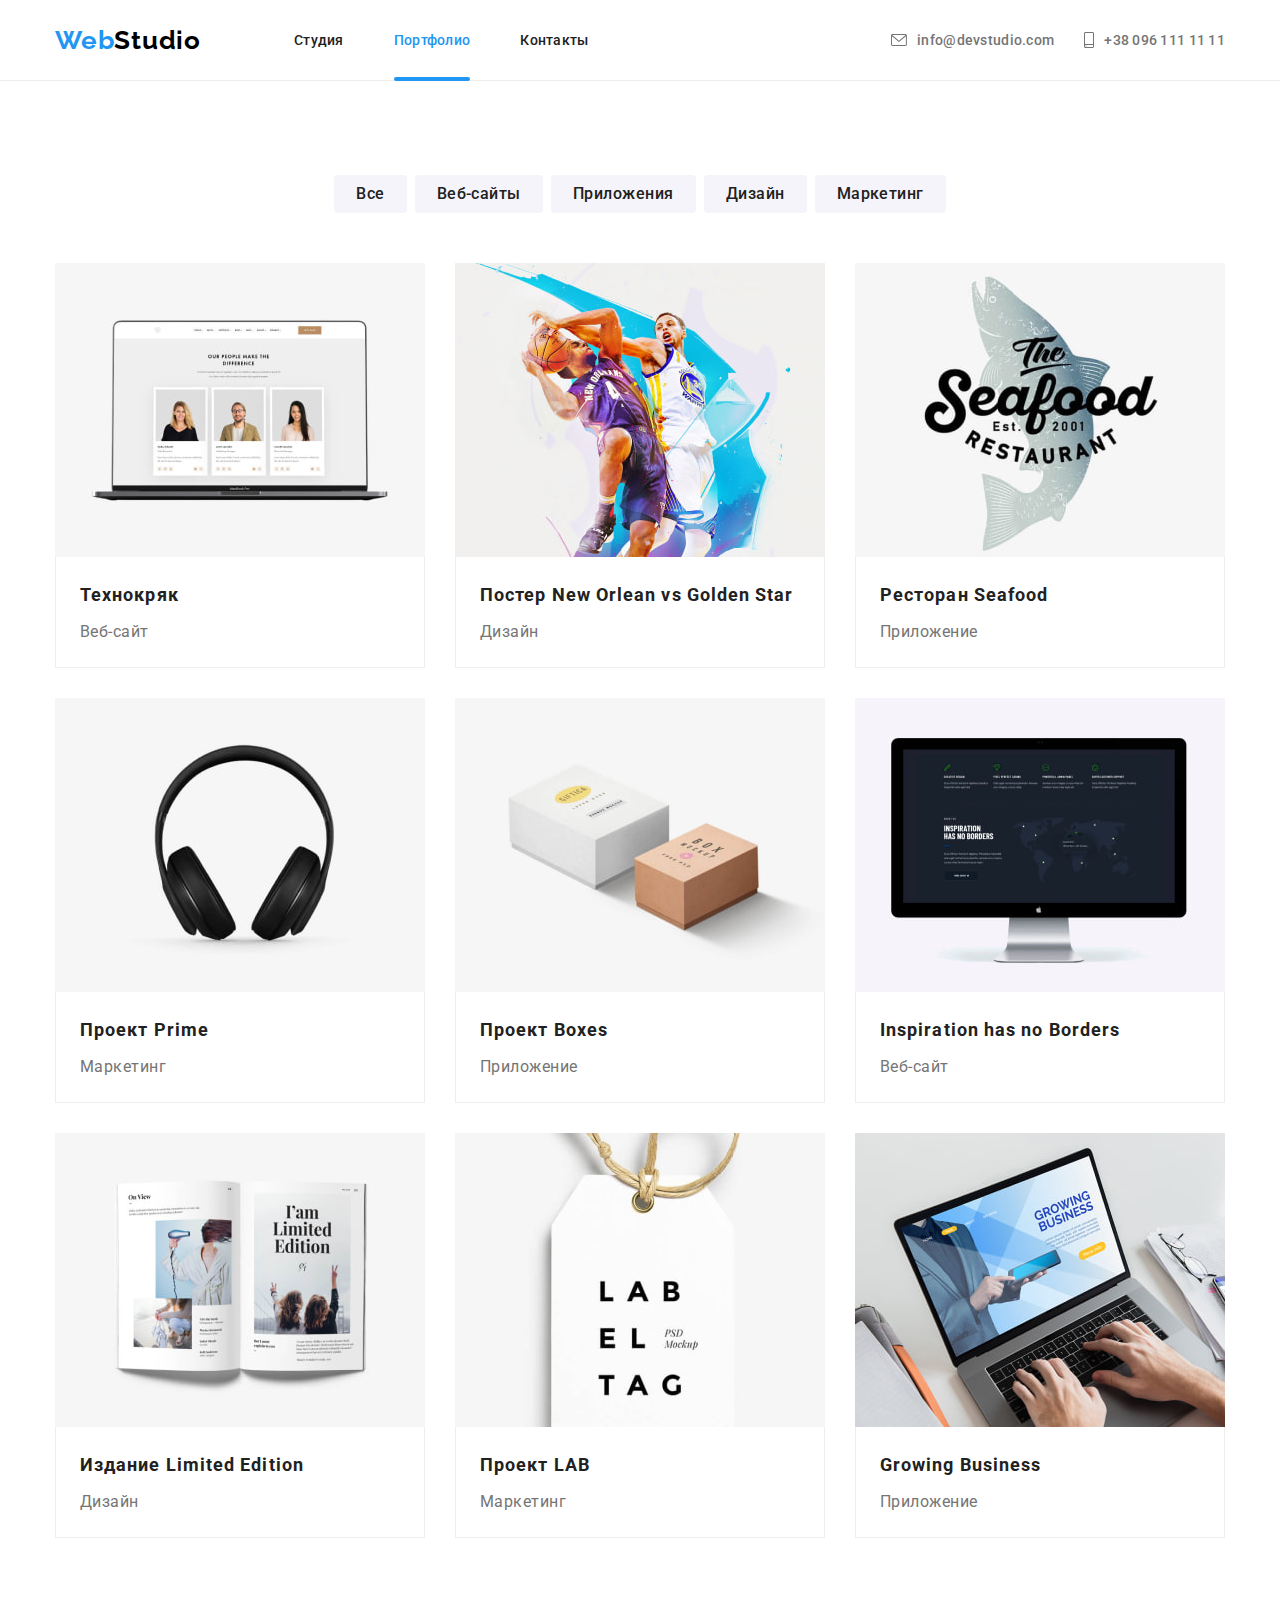
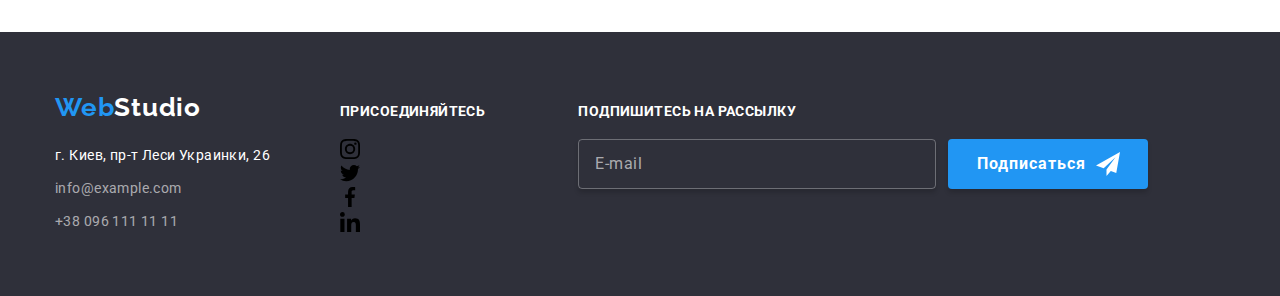
==== commit cc0fec93: "change-contacts" ====
--- a/portfolio.html
+++ b/portfolio.html
@@ -31,18 +31,18 @@
                         </li>
                     </ul>
                 </nav>
-                <ul class="page-header__contacts-list">
-                    <li class="page-header__contacts-item">
-                        <a class="page-header__contacts-link" href="mailto:info@devstudio.com">
-                            <svg class="page-header__contacts-icon" width="16" height="12">
+                <ul class="contacts">
+                    <li class="contacts__item">
+                        <a class="contacts__link" href="mailto:info@devstudio.com">
+                            <svg class="contacts__icon" width="16" height="12">
                                 <use href="./images/icons.svg#icon-email"></use>
                             </svg>
                             info@devstudio.com
                         </a>
                     </li>
-                    <li class="page-header__contacts-item">
-                        <a class="page-header__contacts-link" href="tel:+380961111111">
-                            <svg class="page-header__contacts-icon" width="10" height="16">
+                    <li class="contacts__item">
+                        <a class="contacts__link" href="tel:+380961111111">
+                            <svg class="contacts__icon" width="10" height="16">
                                 <use href="./images/icons.svg#icon-tel"></use>
                             </svg>
                             +38 096 111 11 11
--- a/css/main.min.css
+++ b/css/main.min.css
@@ -1 +1 @@
-/*! modern-normalize v1.1.0 | MIT License | https://github.com/sindresorhus/modern-normalize */*,::before,::after{-webkit-box-sizing:border-box;box-sizing:border-box}html{line-height:1.15;-webkit-text-size-adjust:100%;-moz-tab-size:4;-o-tab-size:4;tab-size:4}body{margin:0;font-family:system-ui,-apple-system,"Segoe UI",Roboto,Helvetica,Arial,sans-serif,"Apple Color Emoji","Segoe UI Emoji"}hr{height:0;color:inherit}abbr[title]{-webkit-text-decoration:underline dotted;text-decoration:underline dotted}b,strong{font-weight:bolder}code,kbd,samp,pre{font-family:ui-monospace,SFMono-Regular,Consolas,"Liberation Mono",Menlo,monospace;font-size:1em}small{font-size:80%}sub,sup{font-size:75%;line-height:0;position:relative;vertical-align:baseline}sub{bottom:-0.25em}sup{top:-0.5em}table{text-indent:0;border-color:inherit}button,input,optgroup,select,textarea{font-family:inherit;font-size:100%;line-height:1.15;margin:0}button,select{text-transform:none}button,[type=button],[type=reset],[type=submit]{-webkit-appearance:button}::-moz-focus-inner{border-style:none;padding:0}:-moz-focusring{outline:1px dotted ButtonText}:-moz-ui-invalid{box-shadow:none}legend{padding:0}progress{vertical-align:baseline}::-webkit-inner-spin-button,::-webkit-outer-spin-button{height:auto}[type=search]{-webkit-appearance:textfield;outline-offset:-2px}::-webkit-search-decoration{-webkit-appearance:none}::-webkit-file-upload-button{-webkit-appearance:button;font:inherit}summary{display:list-item}body{font-family:"Roboto",sans-serif;color:#757575;background-color:#fff}ul,h1,h2,h3{list-style:none;margin:0;padding:0}a{text-decoration:none}img{display:block;max-width:100%;height:auto}.visually-hidden{position:absolute;white-space:nowrap;width:1px;height:1px;overflow:hidden;border:0;padding:0;clip:rect(0 0 0 0);-webkit-clip-path:inset(50%);clip-path:inset(50%);margin:-1px}.page-header__contacts-link,.navigation__link{font-weight:500;font-size:14px;line-height:calc(16 / 14);letter-spacing:.02em;color:#212121;-webkit-transition:color 250ms cubic-bezier(0.4, 0, 0.2, 1);transition:color 250ms cubic-bezier(0.4, 0, 0.2, 1)}.page-header__contacts-link:hover,.navigation__link:hover,.page-header__contacts-link:focus,.navigation__link:focus,.page-header__contacts-link:active,.navigation__link:active{color:#2196f3}.modal-form__btn,.page-footer__btn,.hero__btn{font-family:inherit;font-weight:700;font-size:16px;line-height:1.87;letter-spacing:.06em;border:transparent;color:#fff;background-color:#2196f3;-webkit-box-shadow:0px 4px 4px rgba(0,0,0,.15);box-shadow:0px 4px 4px rgba(0,0,0,.15);border-radius:4px;cursor:pointer;-webkit-transition-property:background-color 250ms cubic-bezier(0.4, 0, 0.2, 1);transition-property:background-color 250ms cubic-bezier(0.4, 0, 0.2, 1)}.modal-form__btn:hover,.page-footer__btn:hover,.hero__btn:hover,.modal-form__btn:focus,.page-footer__btn:focus,.hero__btn:focus{background-color:#188ce8}.page-header__wrap{display:-webkit-box;display:-ms-flexbox;display:flex;-webkit-box-align:center;-ms-flex-align:center;align-items:center}.page-header{border-bottom:1px solid #ececec}.navigation{display:-webkit-box;display:-ms-flexbox;display:flex;-webkit-box-align:center;-ms-flex-align:center;align-items:center}.navigation__list{display:-webkit-box;display:-ms-flexbox;display:flex;-webkit-box-align:center;-ms-flex-align:center;align-items:center}.navigation__item{position:relative}.navigation__item:not(:last-child){margin-right:50px}.navigation__link{display:block;padding-top:32px;padding-bottom:32px}.navigation__link--current{color:#2196f3}.navigation__link--current::after{position:absolute;bottom:-1px;left:0;content:"";display:block;width:100%;height:4px;background:#2196f3;border-radius:2px}.page-header__contacts-list{display:-webkit-box;display:-ms-flexbox;display:flex;-webkit-box-align:center;-ms-flex-align:center;align-items:center;margin-left:auto}.page-header__contacts-list .page-header__contacts-item+.page-header__contacts-item{margin-left:30px}.page-header__contacts-link{display:-webkit-box;display:-ms-flexbox;display:flex;-webkit-box-align:center;-ms-flex-align:center;align-items:center;color:#757575}.page-header__contacts-icon{margin-right:10px;fill:currentColor}.page-header__contacts-icon:hover{fill:#2196f3}.section{padding-top:94px;padding-bottom:94px}.section--no-padding{padding-top:0}.section--background-change{background-color:#f5f4fa}.section__title{margin-bottom:50px;font-size:36px;line-height:1.16;text-align:center;letter-spacing:.03em;color:#212121}.container{margin-left:auto;margin-right:auto;width:1200px;padding-left:15px;padding-right:15px}.logo{font-family:"Raleway",sans-serif;font-weight:700;font-size:26px;line-height:1.19;letter-spacing:.03em;color:#2196f3}.logo__dark{color:#000}.logo__light{color:#fff}.page-header__logo{margin-right:93px}.hero{max-width:1600px;margin-left:auto;margin-right:auto;background-image:-webkit-gradient(linear, right bottom, left top, from(rgba(47, 48, 58, 0.4)), to(rgba(47, 48, 58, 0.4))),url("../images/hero.jpg");background-image:linear-gradient(to top left, rgba(47, 48, 58, 0.4), rgba(47, 48, 58, 0.4)),url("../images/hero.jpg");background-repeat:no-repeat;background-position:center;background-size:cover;text-align:center;padding:200px 0;background-color:#c4c4c4}.hero__title{margin-bottom:30px;min-width:696px;font-weight:900;font-size:44px;line-height:1.36;letter-spacing:.06em;color:#fff;text-transform:uppercase}.hero__btn{padding:10px 32px}.benefits{display:-webkit-box;display:-ms-flexbox;display:flex}.benefits__item{width:270px}.benefits__item:not(:last-child){margin-right:30px}.benefits__inner{display:-webkit-box;display:-ms-flexbox;display:flex;-webkit-box-pack:center;-ms-flex-pack:center;justify-content:center;-webkit-box-align:center;-ms-flex-align:center;align-items:center;margin-bottom:30px;width:270px;height:120px;background:#f5f4fa;border-radius:4px}.benefits__title{margin-bottom:10px;font-size:14px;line-height:1.14;letter-spacing:.03em;color:#212121;text-transform:uppercase}.benefits__text{margin:0;font-size:14px;line-height:1.71;letter-spacing:.03em}.about{display:-webkit-box;display:-ms-flexbox;display:flex}.about__item:not(:last-child){margin-right:30px}.about__inner{position:relative}.about__text{position:absolute;bottom:0;width:100%;height:70px;display:-webkit-box;display:-ms-flexbox;display:flex;-webkit-box-pack:center;-ms-flex-pack:center;justify-content:center;-webkit-box-align:center;-ms-flex-align:center;align-items:center;margin:0;font-weight:700;font-size:14px;line-height:calc(16 / 14);letter-spacing:.03em;color:#fff;background:rgba(47,48,58,.8);text-transform:uppercase}.team{display:-webkit-box;display:-ms-flexbox;display:flex}.team__item{background-color:#fff;-webkit-box-shadow:0px 1px 3px rgba(0,0,0,.12),0px 1px 1px rgba(0,0,0,.14),0px 2px 1px rgba(0,0,0,.2);box-shadow:0px 1px 3px rgba(0,0,0,.12),0px 1px 1px rgba(0,0,0,.14),0px 2px 1px rgba(0,0,0,.2);border-radius:0px 0px 4px 4px}.team__item:not(:last-child){margin-right:30px}.team__inner{text-align:center;padding-top:30px;padding-bottom:30px}.team__title{margin-bottom:10px;font-weight:500;font-size:16px;line-height:1.18;letter-spacing:.03em;color:#212121}.team__text{margin:0;font-size:16px;line-height:1.18;letter-spacing:.03em}.icon-list{display:-webkit-box;display:-ms-flexbox;display:flex;-webkit-box-pack:center;-ms-flex-pack:center;justify-content:center;margin-top:16px}.icon-list__item{width:44px;height:44px}.icon-list__item:not(:last-child){margin-right:10px}.icon-list__link{display:-webkit-box;display:-ms-flexbox;display:flex;-webkit-box-align:center;-ms-flex-align:center;align-items:center;-webkit-box-pack:center;-ms-flex-pack:center;justify-content:center;width:100%;height:100%;border-radius:50%;color:#afb1b8;fill:currentColor;-webkit-transition:color 250ms cubic-bezier(0.4, 0, 0.2, 1),background-color 250ms cubic-bezier(0.4, 0, 0.2, 1);transition:color 250ms cubic-bezier(0.4, 0, 0.2, 1),background-color 250ms cubic-bezier(0.4, 0, 0.2, 1)}.icon-list__link:hover,.icon-list__link:focus{color:#fff;background-color:#2196f3}.company{display:-webkit-box;display:-ms-flexbox;display:flex}.company__item{width:170px;height:92px}.company__item:not(:last-child){margin-right:30px}.company__link{display:-webkit-box;display:-ms-flexbox;display:flex;-webkit-box-align:center;-ms-flex-align:center;align-items:center;-webkit-box-pack:center;-ms-flex-pack:center;justify-content:center;width:100%;height:100%;background-color:transparent;border:1px solid #afb1b8;-webkit-box-sizing:border-box;box-sizing:border-box;border-radius:4px;-webkit-transition:border-color 250ms cubic-bezier(0.4, 0, 0.2, 1);transition:border-color 250ms cubic-bezier(0.4, 0, 0.2, 1)}.company__link:focus,.company__link:hover{border-color:#2196f3}.company__icon{color:#afb1b8;fill:currentColor;-webkit-transition:color 250ms cubic-bezier(0.4, 0, 0.2, 1);transition:color 250ms cubic-bezier(0.4, 0, 0.2, 1)}.company__link:hover .company__icon,.company__link:focus .company__icon{color:#2196f3}.page-footer{padding:60px 0;background-color:#2f303a;color:#fff}.container__page-footer{display:-webkit-box;display:-ms-flexbox;display:flex;-webkit-box-align:baseline;-ms-flex-align:baseline;align-items:baseline}.page-footer__wrap{margin-right:70px}.address{margin-top:20px;font-style:normal}.address__item:not(:last-child){margin-bottom:9px}.address__link{font-size:14px;line-height:calc(24 / 14);font-weight:400;letter-spacing:.03em;color:rgba(255,255,255,.6);-webkit-transition:color 250ms cubic-bezier(0.4, 0, 0.2, 1);transition:color 250ms cubic-bezier(0.4, 0, 0.2, 1)}.address__link:hover,.address__link:focus,.address__link:active{color:#2196f3}.address__link--white{color:#fff}.page-footer__icons-wrap{margin-right:93px}.page-footer__text{margin-top:0;margin-bottom:20px;font-weight:700;font-size:14px;line-height:calc(16 / 14);letter-spacing:.03em;text-transform:uppercase}.page-footer__icon-list{display:-webkit-box;display:-ms-flexbox;display:flex}.page-footer__icon-item{width:44px;height:44px}.page-footer__icon-item:not(:last-child){margin-right:10px}.page-footer__icon-link{display:-webkit-box;display:-ms-flexbox;display:flex;-webkit-box-align:center;-ms-flex-align:center;align-items:center;-webkit-box-pack:center;-ms-flex-pack:center;justify-content:center;width:100%;height:100%;background-color:rgba(255,255,255,.1);border-radius:50%;fill:#fff;-webkit-transition:background-color 250ms cubic-bezier(0.4, 0, 0.2, 1);transition:background-color 250ms cubic-bezier(0.4, 0, 0.2, 1)}.page-footer__icon-link:hover,.page-footer__icon-link:focus{background-color:#2196f3}.footer-form__inner{display:-webkit-box;display:-ms-flexbox;display:flex}.footer-form__input{padding-left:16px;padding-top:15px;padding-bottom:15px;width:358px;height:50px;margin-right:12px;font-size:16px;line-height:1.25;letter-spacing:.03em;color:#fff;background-color:transparent;border:1px solid rgba(255,255,255,.3);-webkit-box-shadow:0px 4px 4px rgba(0,0,0,.15);box-shadow:0px 4px 4px rgba(0,0,0,.15);border-radius:4px}.footer-form__input::-webkit-input-placeholder{display:-webkit-box;display:flex;-webkit-box-align:center;align-items:center;color:rgba(255,255,255,.6)}.footer-form__input::-moz-placeholder{display:flex;align-items:center;color:rgba(255,255,255,.6)}.footer-form__input:-ms-input-placeholder{display:-ms-flexbox;display:flex;-ms-flex-align:center;align-items:center;color:rgba(255,255,255,.6)}.footer-form__input::-ms-input-placeholder{display:-ms-flexbox;display:flex;-ms-flex-align:center;align-items:center;color:rgba(255,255,255,.6)}.footer-form__input::placeholder{display:-webkit-box;display:-ms-flexbox;display:flex;-webkit-box-align:center;-ms-flex-align:center;align-items:center;color:rgba(255,255,255,.6)}.page-footer__btn{padding:10px 28px 10px 29px;display:-webkit-box;display:-ms-flexbox;display:flex;-webkit-box-pack:center;-ms-flex-pack:center;justify-content:center;-webkit-box-align:center;-ms-flex-align:center;align-items:center}.btn__icon{margin-left:10px;fill:currentColor}.backdrop{visibility:visible;position:fixed;top:0;left:0;z-index:1;width:100vw;height:100vh;background-color:rgba(0,0,0,.2);opacity:1;-webkit-transition:opacity 250ms cubic-bezier(0.4, 0, 0.2, 1),visibility 250ms cubic-bezier(0.4, 0, 0.2, 1);transition:opacity 250ms cubic-bezier(0.4, 0, 0.2, 1),visibility 250ms cubic-bezier(0.4, 0, 0.2, 1)}.backdrop.backdrop--is-hidden{visibility:hidden;opacity:0;pointer-events:none}.backdrop.backdrop--is-hidden .modal-form__wrap{-webkit-transform:translate(-50%, -50%) scale(2);transform:translate(-50%, -50%) scale(2)}.modal-form__wrap{position:absolute;top:50%;left:50%;min-width:528px;min-height:581px;padding:40px;background-color:#fff;-webkit-box-shadow:0px 1px 3px rgba(0,0,0,.12),0px 1px 1px rgba(0,0,0,.14),0px 2px 1px rgba(0,0,0,.2);box-shadow:0px 1px 3px rgba(0,0,0,.12),0px 1px 1px rgba(0,0,0,.14),0px 2px 1px rgba(0,0,0,.2);border-radius:4px;-webkit-transform:translate(-50%, -50%) scale(1);transform:translate(-50%, -50%) scale(1);-webkit-transition:-webkit-transform 250ms cubic-bezier(0.4, 0, 0.2, 1);transition:-webkit-transform 250ms cubic-bezier(0.4, 0, 0.2, 1);transition:transform 250ms cubic-bezier(0.4, 0, 0.2, 1);transition:transform 250ms cubic-bezier(0.4, 0, 0.2, 1), -webkit-transform 250ms cubic-bezier(0.4, 0, 0.2, 1)}.modal-form{width:448px}.modal-form__close-btn{position:absolute;top:8px;right:8px;display:-webkit-box;display:-ms-flexbox;display:flex;-webkit-box-align:center;-ms-flex-align:center;align-items:center;-webkit-box-pack:center;-ms-flex-pack:center;justify-content:center;width:30px;height:30px;background-color:transparent;border-radius:50%;border:1px solid rgba(0,0,0,.1);cursor:pointer}.modal-form__close-icon{color:#000;fill:currentColor;-webkit-transition:color 250ms cubic-bezier(0.4, 0, 0.2, 1);transition:color 250ms cubic-bezier(0.4, 0, 0.2, 1)}.modal-form__close-btn:focus .modal-form__close-icon,.modal-form__close-btn:hover .modal-form__close-icon{color:#2196f3}.modal-form__title{margin-bottom:12px;font-weight:700;font-size:20px;line-height:calc(23 / 20);text-align:center;letter-spacing:.03em;color:#212121}.modal-form__field{position:relative;display:-webkit-box;display:-ms-flexbox;display:flex;-webkit-box-orient:vertical;-webkit-box-direction:normal;-ms-flex-direction:column;flex-direction:column;margin-bottom:10px;font-size:12px;line-height:calc(14 / 12);letter-spacing:.01em;color:#757575}.modal-form__field--margin{margin-bottom:20px}.modal-form__input,.modal-form__textarea{display:block;width:100%;height:40px;margin-top:4px;padding:11px 42px;font-size:14px;line-height:calc(16 / 14);letter-spacing:.01em;color:#757575;border:1px solid rgba(33,33,33,.2);-webkit-box-sizing:border-box;box-sizing:border-box;border-radius:4px;cursor:pointer;-webkit-transition:outline-color 250ms cubic-bezier(0.4, 0, 0.2, 1);transition:outline-color 250ms cubic-bezier(0.4, 0, 0.2, 1)}.modal-form__input:focus,.modal-form__textarea:focus{outline-color:#2196f3}.modal-form__textarea{padding:12px 16px;height:120px;resize:none}.modal-form__textarea:focus{outline-color:#2196f3}.modal-form__textarea::-webkit-input-placeholder{font-size:14px;line-height:calc(16 / 14);letter-spacing:.01em;color:rgba(117,117,117,.5)}.modal-form__textarea::-moz-placeholder{font-size:14px;line-height:calc(16 / 14);letter-spacing:.01em;color:rgba(117,117,117,.5)}.modal-form__textarea:-ms-input-placeholder{font-size:14px;line-height:calc(16 / 14);letter-spacing:.01em;color:rgba(117,117,117,.5)}.modal-form__textarea::-ms-input-placeholder{font-size:14px;line-height:calc(16 / 14);letter-spacing:.01em;color:rgba(117,117,117,.5)}.modal-form__textarea::placeholder{font-size:14px;line-height:calc(16 / 14);letter-spacing:.01em;color:rgba(117,117,117,.5)}.modal-form__icon{position:absolute;top:50%;left:12px;z-index:1;color:#212121;fill:currentColor;cursor:pointer;-webkit-transition:color 250ms cubic-bezier(0.4, 0, 0.2, 1);transition:color 250ms cubic-bezier(0.4, 0, 0.2, 1)}.modal-form__input:focus+.modal-form__icon{color:#2196f3}.modal-form__terms{position:relative;display:-webkit-box;display:-ms-flexbox;display:flex;-webkit-box-pack:center;-ms-flex-pack:center;justify-content:center;-webkit-box-align:center;-ms-flex-align:center;align-items:center;font-size:14px;line-height:1.71;letter-spacing:.03em}.modal-form__link{display:inline-block;-webkit-text-decoration-line:underline;text-decoration-line:underline;color:#2196f3;-webkit-transition:outline-color 250ms cubic-bezier(0.4, 0, 0.2, 1);transition:outline-color 250ms cubic-bezier(0.4, 0, 0.2, 1)}.modal-form__link:focus{outline-color:#2196f3}.modal-form__check-icon{opacity:0;position:absolute;top:auto;left:12px;color:#fff;fill:currentColor;border-radius:2px;-webkit-transition:color 250ms cubic-bezier(0.4, 0, 0.2, 1),background-color 250ms cubic-bezier(0.4, 0, 0.2, 1),opacity 250ms cubic-bezier(0.4, 0, 0.2, 1);transition:color 250ms cubic-bezier(0.4, 0, 0.2, 1),background-color 250ms cubic-bezier(0.4, 0, 0.2, 1),opacity 250ms cubic-bezier(0.4, 0, 0.2, 1)}.modal-form__checkbox:checked~.modal-form__check-icon{opacity:1;z-index:1;color:#fff;background-color:#2196f3}.modal-form__checkbox-icon{opacity:1;position:relative;margin-right:8px;color:#212121;fill:currentColor;-webkit-transition:color 250ms cubic-bezier(0.4, 0, 0.2, 1);transition:color 250ms cubic-bezier(0.4, 0, 0.2, 1)}.modal-form__checkbox:focus-within+.modal-form__checkbox-icon{color:#2196f3}.modal-form__checkbox:checked+.modal-form__checkbox-icon{opacity:0}.modal-form__btn{display:block;margin-left:auto;margin-right:auto;margin-top:30px;padding:10px 55px 10px 56px}.filter{display:-webkit-box;display:-ms-flexbox;display:flex;-webkit-box-pack:center;-ms-flex-pack:center;justify-content:center;margin-bottom:50px}.filter__item:not(:last-child){margin-right:8px}.filter__btn{padding:6px 22px;font-family:inherit;font-weight:500;font-size:16px;line-height:1.62;text-align:center;letter-spacing:.03em;color:#212121;background-color:#f5f4fa;cursor:pointer;border:transparent;border-radius:4px;-webkit-transition:color 250ms cubic-bezier(0.4, 0, 0.2, 1),background-color 250ms cubic-bezier(0.4, 0, 0.2, 1),-webkit-box-shadow 250ms cubic-bezier(0.4, 0, 0.2, 1);transition:color 250ms cubic-bezier(0.4, 0, 0.2, 1),background-color 250ms cubic-bezier(0.4, 0, 0.2, 1),-webkit-box-shadow 250ms cubic-bezier(0.4, 0, 0.2, 1);transition:color 250ms cubic-bezier(0.4, 0, 0.2, 1),background-color 250ms cubic-bezier(0.4, 0, 0.2, 1),box-shadow 250ms cubic-bezier(0.4, 0, 0.2, 1);transition:color 250ms cubic-bezier(0.4, 0, 0.2, 1),background-color 250ms cubic-bezier(0.4, 0, 0.2, 1),box-shadow 250ms cubic-bezier(0.4, 0, 0.2, 1),-webkit-box-shadow 250ms cubic-bezier(0.4, 0, 0.2, 1)}.filter__btn:hover,.filter__btn:focus{color:#fff;background-color:#2196f3;-webkit-box-shadow:0px 3px 1px rgba(0,0,0,.1),0px 1px 2px rgba(0,0,0,.08),0px 2px 2px rgba(0,0,0,.12);box-shadow:0px 3px 1px rgba(0,0,0,.1),0px 1px 2px rgba(0,0,0,.08),0px 2px 2px rgba(0,0,0,.12)}.works{display:-webkit-box;display:-ms-flexbox;display:flex;-ms-flex-wrap:wrap;flex-wrap:wrap;margin-left:calc(-1 * 30px);margin-top:calc(-1 * 30px)}.works__item{-ms-flex-preferred-size:calc(100% / 3 - 30px);flex-basis:calc(100% / 3 - 30px);margin-left:30px;margin-top:30px}.works__link{display:block}.works__link{-webkit-transition:-webkit-box-shadow 250ms cubic-bezier(0.4, 0, 0.2, 1);transition:-webkit-box-shadow 250ms cubic-bezier(0.4, 0, 0.2, 1);transition:box-shadow 250ms cubic-bezier(0.4, 0, 0.2, 1);transition:box-shadow 250ms cubic-bezier(0.4, 0, 0.2, 1), -webkit-box-shadow 250ms cubic-bezier(0.4, 0, 0.2, 1)}.works__link:hover,.works__link:focus{-webkit-box-shadow:0px 1px 1px rgba(0,0,0,.12),0px 4px 4px rgba(0,0,0,.06),1px 4px 6px rgba(0,0,0,.16);box-shadow:0px 1px 1px rgba(0,0,0,.12),0px 4px 4px rgba(0,0,0,.06),1px 4px 6px rgba(0,0,0,.16)}.thumb{position:relative;overflow:hidden}.thumb__overlay{position:absolute;top:0;left:0;width:100%;height:101%;background-color:rgba(33,150,243,.9);-webkit-transform:translateY(100%);transform:translateY(100%);-webkit-transition:-webkit-transform 250ms cubic-bezier(0.4, 0, 0.2, 1),-webkit-box-shadow 250ms cubic-bezier(0.4, 0, 0.2, 1);transition:-webkit-transform 250ms cubic-bezier(0.4, 0, 0.2, 1),-webkit-box-shadow 250ms cubic-bezier(0.4, 0, 0.2, 1);transition:transform 250ms cubic-bezier(0.4, 0, 0.2, 1),box-shadow 250ms cubic-bezier(0.4, 0, 0.2, 1);transition:transform 250ms cubic-bezier(0.4, 0, 0.2, 1),box-shadow 250ms cubic-bezier(0.4, 0, 0.2, 1),-webkit-transform 250ms cubic-bezier(0.4, 0, 0.2, 1),-webkit-box-shadow 250ms cubic-bezier(0.4, 0, 0.2, 1)}.works__link:hover .thumb__overlay,.works__link:focus .thumb__overlay{-webkit-transform:translateY(0);transform:translateY(0)}.thumb__text{padding:63px 24px;margin:0;font-size:18px;line-height:1.56;letter-spacing:.03em;color:#fff}.works__border{padding:20px 24px;width:370px;border:1px solid #eee;border-top-style:none;-webkit-box-sizing:border-box;box-sizing:border-box}.works__title{font-weight:700;margin-bottom:4px;font-size:18px;line-height:calc(36 / 18);letter-spacing:.06em;color:#212121}.works__text{margin:0;font-size:16px;line-height:1.87;letter-spacing:.03em;color:#757575}/*# sourceMappingURL=main.min.css.map */+/*! modern-normalize v1.1.0 | MIT License | https://github.com/sindresorhus/modern-normalize */*,::before,::after{-webkit-box-sizing:border-box;box-sizing:border-box}html{line-height:1.15;-webkit-text-size-adjust:100%;-moz-tab-size:4;-o-tab-size:4;tab-size:4}body{margin:0;font-family:system-ui,-apple-system,"Segoe UI",Roboto,Helvetica,Arial,sans-serif,"Apple Color Emoji","Segoe UI Emoji"}hr{height:0;color:inherit}abbr[title]{-webkit-text-decoration:underline dotted;text-decoration:underline dotted}b,strong{font-weight:bolder}code,kbd,samp,pre{font-family:ui-monospace,SFMono-Regular,Consolas,"Liberation Mono",Menlo,monospace;font-size:1em}small{font-size:80%}sub,sup{font-size:75%;line-height:0;position:relative;vertical-align:baseline}sub{bottom:-0.25em}sup{top:-0.5em}table{text-indent:0;border-color:inherit}button,input,optgroup,select,textarea{font-family:inherit;font-size:100%;line-height:1.15;margin:0}button,select{text-transform:none}button,[type=button],[type=reset],[type=submit]{-webkit-appearance:button}::-moz-focus-inner{border-style:none;padding:0}:-moz-focusring{outline:1px dotted ButtonText}:-moz-ui-invalid{box-shadow:none}legend{padding:0}progress{vertical-align:baseline}::-webkit-inner-spin-button,::-webkit-outer-spin-button{height:auto}[type=search]{-webkit-appearance:textfield;outline-offset:-2px}::-webkit-search-decoration{-webkit-appearance:none}::-webkit-file-upload-button{-webkit-appearance:button;font:inherit}summary{display:list-item}body{font-family:"Roboto",sans-serif;color:#757575;background-color:#fff}ul,h1,h2,h3{list-style:none;margin:0;padding:0}a{text-decoration:none}img{display:block;max-width:100%;height:auto}.visually-hidden{position:absolute;white-space:nowrap;width:1px;height:1px;overflow:hidden;border:0;padding:0;clip:rect(0 0 0 0);-webkit-clip-path:inset(50%);clip-path:inset(50%);margin:-1px}.contacts__link,.navigation__link{font-weight:500;font-size:14px;line-height:calc(16 / 14);letter-spacing:.02em;color:#212121;-webkit-transition:color 250ms cubic-bezier(0.4, 0, 0.2, 1);transition:color 250ms cubic-bezier(0.4, 0, 0.2, 1)}.contacts__link:hover,.navigation__link:hover,.contacts__link:focus,.navigation__link:focus,.contacts__link:active,.navigation__link:active{color:#2196f3}.modal-form__btn,.page-footer__btn,.hero__btn{font-family:inherit;font-weight:700;font-size:16px;line-height:1.87;letter-spacing:.06em;border:transparent;color:#fff;background-color:#2196f3;-webkit-box-shadow:0px 4px 4px rgba(0,0,0,.15);box-shadow:0px 4px 4px rgba(0,0,0,.15);border-radius:4px;cursor:pointer;-webkit-transition-property:background-color 250ms cubic-bezier(0.4, 0, 0.2, 1);transition-property:background-color 250ms cubic-bezier(0.4, 0, 0.2, 1)}.modal-form__btn:hover,.page-footer__btn:hover,.hero__btn:hover,.modal-form__btn:focus,.page-footer__btn:focus,.hero__btn:focus{background-color:#188ce8}.icon-list__link--white,.icon-list__link{display:-webkit-box;display:-ms-flexbox;display:flex;-webkit-box-align:center;-ms-flex-align:center;align-items:center;-webkit-box-pack:center;-ms-flex-pack:center;justify-content:center;width:100%;height:100%;border-radius:50%}.page-header__wrap{display:-webkit-box;display:-ms-flexbox;display:flex;-webkit-box-align:center;-ms-flex-align:center;align-items:center}.page-header{border-bottom:1px solid #ececec}.navigation{display:-webkit-box;display:-ms-flexbox;display:flex;-webkit-box-align:center;-ms-flex-align:center;align-items:center}.navigation__list{display:-webkit-box;display:-ms-flexbox;display:flex;-webkit-box-align:center;-ms-flex-align:center;align-items:center}.navigation__item{position:relative}.navigation__item:not(:last-child){margin-right:50px}.navigation__link{display:block;padding-top:32px;padding-bottom:32px}.navigation__link--current{color:#2196f3}.navigation__link--current::after{position:absolute;bottom:-1px;left:0;content:"";display:block;width:100%;height:4px;background:#2196f3;border-radius:2px}.contacts{display:-webkit-box;display:-ms-flexbox;display:flex;-webkit-box-align:center;-ms-flex-align:center;align-items:center;margin-left:auto}.contacts .contacts__item+.contacts__item{margin-left:30px}.contacts__link{display:-webkit-box;display:-ms-flexbox;display:flex;-webkit-box-align:center;-ms-flex-align:center;align-items:center;color:#757575}.contacts__icon{margin-right:10px;fill:currentColor}.contacts__icon:hover{fill:#2196f3}.section{padding-top:94px;padding-bottom:94px}.section--no-padding{padding-top:0}.section--background-change{background-color:#f5f4fa}.section__title{margin-bottom:50px;font-size:36px;line-height:1.16;text-align:center;letter-spacing:.03em;color:#212121}.container{margin-left:auto;margin-right:auto;width:1200px;padding-left:15px;padding-right:15px}.logo{font-family:"Raleway",sans-serif;font-weight:700;font-size:26px;line-height:1.19;letter-spacing:.03em;color:#2196f3}.logo__dark{color:#000}.logo__light{color:#fff}.page-header__logo{margin-right:93px}.icon-list{display:-webkit-box;display:-ms-flexbox;display:flex;-webkit-box-pack:center;-ms-flex-pack:center;justify-content:center}.icon-list__item{width:44px;height:44px}.icon-list__item:not(:last-child){margin-right:10px}.icon-list__link{color:#afb1b8;fill:currentColor;-webkit-transition:color 250ms cubic-bezier(0.4, 0, 0.2, 1),background-color 250ms cubic-bezier(0.4, 0, 0.2, 1);transition:color 250ms cubic-bezier(0.4, 0, 0.2, 1),background-color 250ms cubic-bezier(0.4, 0, 0.2, 1)}.icon-list__link:hover,.icon-list__link:focus{color:#fff;background-color:#2196f3}.icon-list__link--white{background-color:rgba(255,255,255,.1);fill:#fff;-webkit-transition:background-color 250ms cubic-bezier(0.4, 0, 0.2, 1);transition:background-color 250ms cubic-bezier(0.4, 0, 0.2, 1)}.icon-list__link--white:hover,.icon-list__link--white:focus{background-color:#2196f3}.hero{max-width:1600px;margin-left:auto;margin-right:auto;background-image:-webkit-gradient(linear, right bottom, left top, from(rgba(47, 48, 58, 0.4)), to(rgba(47, 48, 58, 0.4))),url("../images/hero.jpg");background-image:linear-gradient(to top left, rgba(47, 48, 58, 0.4), rgba(47, 48, 58, 0.4)),url("../images/hero.jpg");background-repeat:no-repeat;background-position:center;background-size:cover;text-align:center;padding:200px 0;background-color:#c4c4c4}.hero__title{margin-bottom:30px;min-width:696px;font-weight:900;font-size:44px;line-height:1.36;letter-spacing:.06em;color:#fff;text-transform:uppercase}.hero__btn{padding:10px 32px}.benefits{display:-webkit-box;display:-ms-flexbox;display:flex}.benefits__item{width:270px}.benefits__item:not(:last-child){margin-right:30px}.benefits__inner{display:-webkit-box;display:-ms-flexbox;display:flex;-webkit-box-pack:center;-ms-flex-pack:center;justify-content:center;-webkit-box-align:center;-ms-flex-align:center;align-items:center;margin-bottom:30px;width:270px;height:120px;background:#f5f4fa;border-radius:4px}.benefits__title{margin-bottom:10px;font-size:14px;line-height:1.14;letter-spacing:.03em;color:#212121;text-transform:uppercase}.benefits__text{margin:0;font-size:14px;line-height:1.71;letter-spacing:.03em}.about{display:-webkit-box;display:-ms-flexbox;display:flex}.about__item:not(:last-child){margin-right:30px}.about__inner{position:relative}.about__text{position:absolute;bottom:0;width:100%;height:70px;display:-webkit-box;display:-ms-flexbox;display:flex;-webkit-box-pack:center;-ms-flex-pack:center;justify-content:center;-webkit-box-align:center;-ms-flex-align:center;align-items:center;margin:0;font-weight:700;font-size:14px;line-height:calc(16 / 14);letter-spacing:.03em;color:#fff;background:rgba(47,48,58,.8);text-transform:uppercase}.team{display:-webkit-box;display:-ms-flexbox;display:flex}.team__item{background-color:#fff;-webkit-box-shadow:0px 1px 3px rgba(0,0,0,.12),0px 1px 1px rgba(0,0,0,.14),0px 2px 1px rgba(0,0,0,.2);box-shadow:0px 1px 3px rgba(0,0,0,.12),0px 1px 1px rgba(0,0,0,.14),0px 2px 1px rgba(0,0,0,.2);border-radius:0px 0px 4px 4px}.team__item:not(:last-child){margin-right:30px}.team__inner{text-align:center;padding-top:30px;padding-bottom:30px}.team__title{margin-bottom:10px;font-weight:500;font-size:16px;line-height:1.18;letter-spacing:.03em;color:#212121}.team__text{margin:0;margin-bottom:16px;font-size:16px;line-height:1.18;letter-spacing:.03em}.company{display:-webkit-box;display:-ms-flexbox;display:flex}.company__item{width:170px;height:92px}.company__item:not(:last-child){margin-right:30px}.company__link{display:-webkit-box;display:-ms-flexbox;display:flex;-webkit-box-align:center;-ms-flex-align:center;align-items:center;-webkit-box-pack:center;-ms-flex-pack:center;justify-content:center;width:100%;height:100%;background-color:transparent;border:1px solid #afb1b8;-webkit-box-sizing:border-box;box-sizing:border-box;border-radius:4px;-webkit-transition:border-color 250ms cubic-bezier(0.4, 0, 0.2, 1);transition:border-color 250ms cubic-bezier(0.4, 0, 0.2, 1)}.company__link:focus,.company__link:hover{border-color:#2196f3}.company__icon{color:#afb1b8;fill:currentColor;-webkit-transition:color 250ms cubic-bezier(0.4, 0, 0.2, 1);transition:color 250ms cubic-bezier(0.4, 0, 0.2, 1)}.company__link:hover .company__icon,.company__link:focus .company__icon{color:#2196f3}.page-footer{padding:60px 0;background-color:#2f303a;color:#fff}.container__page-footer{display:-webkit-box;display:-ms-flexbox;display:flex;-webkit-box-align:baseline;-ms-flex-align:baseline;align-items:baseline}.page-footer__wrap{margin-right:70px}.address{margin-top:20px;font-style:normal}.address__item:not(:last-child){margin-bottom:9px}.address__link{font-size:14px;line-height:calc(24 / 14);font-weight:400;letter-spacing:.03em;color:rgba(255,255,255,.6);-webkit-transition:color 250ms cubic-bezier(0.4, 0, 0.2, 1);transition:color 250ms cubic-bezier(0.4, 0, 0.2, 1)}.address__link:hover,.address__link:focus,.address__link:active{color:#2196f3}.address__link--white{color:#fff}.page-footer__icons-wrap{margin-right:93px}.page-footer__text,.footer-form__text{margin-top:0;margin-bottom:20px;font-weight:700;font-size:14px;line-height:calc(16 / 14);letter-spacing:.03em;text-transform:uppercase}.footer-form__inner{display:-webkit-box;display:-ms-flexbox;display:flex}.footer-form__input{padding-left:16px;padding-top:15px;padding-bottom:15px;width:358px;height:50px;margin-right:12px;font-size:16px;line-height:1.25;letter-spacing:.03em;color:#fff;background-color:transparent;border:1px solid rgba(255,255,255,.3);-webkit-box-shadow:0px 4px 4px rgba(0,0,0,.15);box-shadow:0px 4px 4px rgba(0,0,0,.15);border-radius:4px}.footer-form__input::-webkit-input-placeholder{display:-webkit-box;display:flex;-webkit-box-align:center;align-items:center;color:rgba(255,255,255,.6)}.footer-form__input::-moz-placeholder{display:flex;align-items:center;color:rgba(255,255,255,.6)}.footer-form__input:-ms-input-placeholder{display:-ms-flexbox;display:flex;-ms-flex-align:center;align-items:center;color:rgba(255,255,255,.6)}.footer-form__input::-ms-input-placeholder{display:-ms-flexbox;display:flex;-ms-flex-align:center;align-items:center;color:rgba(255,255,255,.6)}.footer-form__input::placeholder{display:-webkit-box;display:-ms-flexbox;display:flex;-webkit-box-align:center;-ms-flex-align:center;align-items:center;color:rgba(255,255,255,.6)}.page-footer__btn{padding:10px 28px 10px 29px;display:-webkit-box;display:-ms-flexbox;display:flex;-webkit-box-pack:center;-ms-flex-pack:center;justify-content:center;-webkit-box-align:center;-ms-flex-align:center;align-items:center}.btn__icon{margin-left:10px;fill:currentColor}.backdrop{visibility:visible;position:fixed;top:0;left:0;z-index:1;width:100vw;height:100vh;background-color:rgba(0,0,0,.2);opacity:1;-webkit-transition:opacity 250ms cubic-bezier(0.4, 0, 0.2, 1),visibility 250ms cubic-bezier(0.4, 0, 0.2, 1);transition:opacity 250ms cubic-bezier(0.4, 0, 0.2, 1),visibility 250ms cubic-bezier(0.4, 0, 0.2, 1)}.backdrop.backdrop--is-hidden{visibility:hidden;opacity:0;pointer-events:none}.backdrop.backdrop--is-hidden .modal-form__wrap{-webkit-transform:translate(-50%, -50%) scale(2);transform:translate(-50%, -50%) scale(2)}.modal-form__wrap{position:absolute;top:50%;left:50%;min-width:528px;min-height:581px;padding:40px;background-color:#fff;-webkit-box-shadow:0px 1px 3px rgba(0,0,0,.12),0px 1px 1px rgba(0,0,0,.14),0px 2px 1px rgba(0,0,0,.2);box-shadow:0px 1px 3px rgba(0,0,0,.12),0px 1px 1px rgba(0,0,0,.14),0px 2px 1px rgba(0,0,0,.2);border-radius:4px;-webkit-transform:translate(-50%, -50%) scale(1);transform:translate(-50%, -50%) scale(1);-webkit-transition:-webkit-transform 250ms cubic-bezier(0.4, 0, 0.2, 1);transition:-webkit-transform 250ms cubic-bezier(0.4, 0, 0.2, 1);transition:transform 250ms cubic-bezier(0.4, 0, 0.2, 1);transition:transform 250ms cubic-bezier(0.4, 0, 0.2, 1), -webkit-transform 250ms cubic-bezier(0.4, 0, 0.2, 1)}.modal-form{width:448px}.modal-form__close-btn{position:absolute;top:8px;right:8px;display:-webkit-box;display:-ms-flexbox;display:flex;-webkit-box-align:center;-ms-flex-align:center;align-items:center;-webkit-box-pack:center;-ms-flex-pack:center;justify-content:center;width:30px;height:30px;background-color:transparent;border-radius:50%;border:1px solid rgba(0,0,0,.1);cursor:pointer}.modal-form__close-icon{color:#000;fill:currentColor;-webkit-transition:color 250ms cubic-bezier(0.4, 0, 0.2, 1);transition:color 250ms cubic-bezier(0.4, 0, 0.2, 1)}.modal-form__close-btn:focus .modal-form__close-icon,.modal-form__close-btn:hover .modal-form__close-icon{color:#2196f3}.modal-form__title{margin-bottom:12px;font-weight:700;font-size:20px;line-height:calc(23 / 20);text-align:center;letter-spacing:.03em;color:#212121}.modal-form__field{position:relative;display:-webkit-box;display:-ms-flexbox;display:flex;-webkit-box-orient:vertical;-webkit-box-direction:normal;-ms-flex-direction:column;flex-direction:column;margin-bottom:10px;font-size:12px;line-height:calc(14 / 12);letter-spacing:.01em;color:#757575}.modal-form__field--margin{margin-bottom:20px}.modal-form__input,.modal-form__textarea{display:block;width:100%;height:40px;margin-top:4px;padding:11px 42px;font-size:14px;line-height:calc(16 / 14);letter-spacing:.01em;color:#757575;border:1px solid rgba(33,33,33,.2);-webkit-box-sizing:border-box;box-sizing:border-box;border-radius:4px;cursor:pointer;-webkit-transition:outline-color 250ms cubic-bezier(0.4, 0, 0.2, 1);transition:outline-color 250ms cubic-bezier(0.4, 0, 0.2, 1)}.modal-form__input:focus,.modal-form__textarea:focus{outline-color:#2196f3}.modal-form__textarea{padding:12px 16px;height:120px;resize:none}.modal-form__textarea:focus{outline-color:#2196f3}.modal-form__textarea::-webkit-input-placeholder{font-size:14px;line-height:calc(16 / 14);letter-spacing:.01em;color:rgba(117,117,117,.5)}.modal-form__textarea::-moz-placeholder{font-size:14px;line-height:calc(16 / 14);letter-spacing:.01em;color:rgba(117,117,117,.5)}.modal-form__textarea:-ms-input-placeholder{font-size:14px;line-height:calc(16 / 14);letter-spacing:.01em;color:rgba(117,117,117,.5)}.modal-form__textarea::-ms-input-placeholder{font-size:14px;line-height:calc(16 / 14);letter-spacing:.01em;color:rgba(117,117,117,.5)}.modal-form__textarea::placeholder{font-size:14px;line-height:calc(16 / 14);letter-spacing:.01em;color:rgba(117,117,117,.5)}.modal-form__icon{position:absolute;top:50%;left:12px;z-index:1;color:#212121;fill:currentColor;cursor:pointer;-webkit-transition:color 250ms cubic-bezier(0.4, 0, 0.2, 1);transition:color 250ms cubic-bezier(0.4, 0, 0.2, 1)}.modal-form__input:focus+.modal-form__icon{color:#2196f3}.modal-form__terms{position:relative;display:-webkit-box;display:-ms-flexbox;display:flex;-webkit-box-pack:center;-ms-flex-pack:center;justify-content:center;-webkit-box-align:center;-ms-flex-align:center;align-items:center;font-size:14px;line-height:1.71;letter-spacing:.03em}.modal-form__link{display:inline-block;-webkit-text-decoration-line:underline;text-decoration-line:underline;color:#2196f3;-webkit-transition:outline-color 250ms cubic-bezier(0.4, 0, 0.2, 1);transition:outline-color 250ms cubic-bezier(0.4, 0, 0.2, 1)}.modal-form__link:focus{outline-color:#2196f3}.modal-form__check-icon{opacity:0;position:absolute;top:auto;left:12px;color:#fff;fill:currentColor;border-radius:2px;-webkit-transition:color 250ms cubic-bezier(0.4, 0, 0.2, 1),background-color 250ms cubic-bezier(0.4, 0, 0.2, 1),opacity 250ms cubic-bezier(0.4, 0, 0.2, 1);transition:color 250ms cubic-bezier(0.4, 0, 0.2, 1),background-color 250ms cubic-bezier(0.4, 0, 0.2, 1),opacity 250ms cubic-bezier(0.4, 0, 0.2, 1)}.modal-form__checkbox:checked~.modal-form__check-icon{opacity:1;z-index:1;color:#fff;background-color:#2196f3}.modal-form__checkbox-icon{opacity:1;position:relative;margin-right:8px;color:#212121;fill:currentColor;-webkit-transition:color 250ms cubic-bezier(0.4, 0, 0.2, 1);transition:color 250ms cubic-bezier(0.4, 0, 0.2, 1)}.modal-form__checkbox:focus-within+.modal-form__checkbox-icon{color:#2196f3}.modal-form__checkbox:checked+.modal-form__checkbox-icon{opacity:0}.modal-form__btn{display:block;margin-left:auto;margin-right:auto;margin-top:30px;padding:10px 55px 10px 56px}.filter{display:-webkit-box;display:-ms-flexbox;display:flex;-webkit-box-pack:center;-ms-flex-pack:center;justify-content:center;margin-bottom:50px}.filter__item:not(:last-child){margin-right:8px}.filter__btn{padding:6px 22px;font-family:inherit;font-weight:500;font-size:16px;line-height:1.62;text-align:center;letter-spacing:.03em;color:#212121;background-color:#f5f4fa;cursor:pointer;border:transparent;border-radius:4px;-webkit-transition:color 250ms cubic-bezier(0.4, 0, 0.2, 1),background-color 250ms cubic-bezier(0.4, 0, 0.2, 1),-webkit-box-shadow 250ms cubic-bezier(0.4, 0, 0.2, 1);transition:color 250ms cubic-bezier(0.4, 0, 0.2, 1),background-color 250ms cubic-bezier(0.4, 0, 0.2, 1),-webkit-box-shadow 250ms cubic-bezier(0.4, 0, 0.2, 1);transition:color 250ms cubic-bezier(0.4, 0, 0.2, 1),background-color 250ms cubic-bezier(0.4, 0, 0.2, 1),box-shadow 250ms cubic-bezier(0.4, 0, 0.2, 1);transition:color 250ms cubic-bezier(0.4, 0, 0.2, 1),background-color 250ms cubic-bezier(0.4, 0, 0.2, 1),box-shadow 250ms cubic-bezier(0.4, 0, 0.2, 1),-webkit-box-shadow 250ms cubic-bezier(0.4, 0, 0.2, 1)}.filter__btn:hover,.filter__btn:focus{color:#fff;background-color:#2196f3;-webkit-box-shadow:0px 3px 1px rgba(0,0,0,.1),0px 1px 2px rgba(0,0,0,.08),0px 2px 2px rgba(0,0,0,.12);box-shadow:0px 3px 1px rgba(0,0,0,.1),0px 1px 2px rgba(0,0,0,.08),0px 2px 2px rgba(0,0,0,.12)}.works{display:-webkit-box;display:-ms-flexbox;display:flex;-ms-flex-wrap:wrap;flex-wrap:wrap;margin-left:calc(-1 * 30px);margin-top:calc(-1 * 30px)}.works__item{-ms-flex-preferred-size:calc(100% / 3 - 30px);flex-basis:calc(100% / 3 - 30px);margin-left:30px;margin-top:30px}.works__link{display:block}.works__link{-webkit-transition:-webkit-box-shadow 250ms cubic-bezier(0.4, 0, 0.2, 1);transition:-webkit-box-shadow 250ms cubic-bezier(0.4, 0, 0.2, 1);transition:box-shadow 250ms cubic-bezier(0.4, 0, 0.2, 1);transition:box-shadow 250ms cubic-bezier(0.4, 0, 0.2, 1), -webkit-box-shadow 250ms cubic-bezier(0.4, 0, 0.2, 1)}.works__link:hover,.works__link:focus{-webkit-box-shadow:0px 1px 1px rgba(0,0,0,.12),0px 4px 4px rgba(0,0,0,.06),1px 4px 6px rgba(0,0,0,.16);box-shadow:0px 1px 1px rgba(0,0,0,.12),0px 4px 4px rgba(0,0,0,.06),1px 4px 6px rgba(0,0,0,.16)}.thumb{position:relative;overflow:hidden}.thumb__overlay{position:absolute;top:0;left:0;width:100%;height:101%;background-color:rgba(33,150,243,.9);-webkit-transform:translateY(100%);transform:translateY(100%);-webkit-transition:-webkit-transform 250ms cubic-bezier(0.4, 0, 0.2, 1),-webkit-box-shadow 250ms cubic-bezier(0.4, 0, 0.2, 1);transition:-webkit-transform 250ms cubic-bezier(0.4, 0, 0.2, 1),-webkit-box-shadow 250ms cubic-bezier(0.4, 0, 0.2, 1);transition:transform 250ms cubic-bezier(0.4, 0, 0.2, 1),box-shadow 250ms cubic-bezier(0.4, 0, 0.2, 1);transition:transform 250ms cubic-bezier(0.4, 0, 0.2, 1),box-shadow 250ms cubic-bezier(0.4, 0, 0.2, 1),-webkit-transform 250ms cubic-bezier(0.4, 0, 0.2, 1),-webkit-box-shadow 250ms cubic-bezier(0.4, 0, 0.2, 1)}.works__link:hover .thumb__overlay,.works__link:focus .thumb__overlay{-webkit-transform:translateY(0);transform:translateY(0)}.thumb__text{padding:63px 24px;margin:0;font-size:18px;line-height:1.56;letter-spacing:.03em;color:#fff}.works__border{padding:20px 24px;width:370px;border:1px solid #eee;border-top-style:none;-webkit-box-sizing:border-box;box-sizing:border-box}.works__title{font-weight:700;margin-bottom:4px;font-size:18px;line-height:calc(36 / 18);letter-spacing:.06em;color:#212121}.works__text{margin:0;font-size:16px;line-height:1.87;letter-spacing:.03em;color:#757575}/*# sourceMappingURL=main.min.css.map */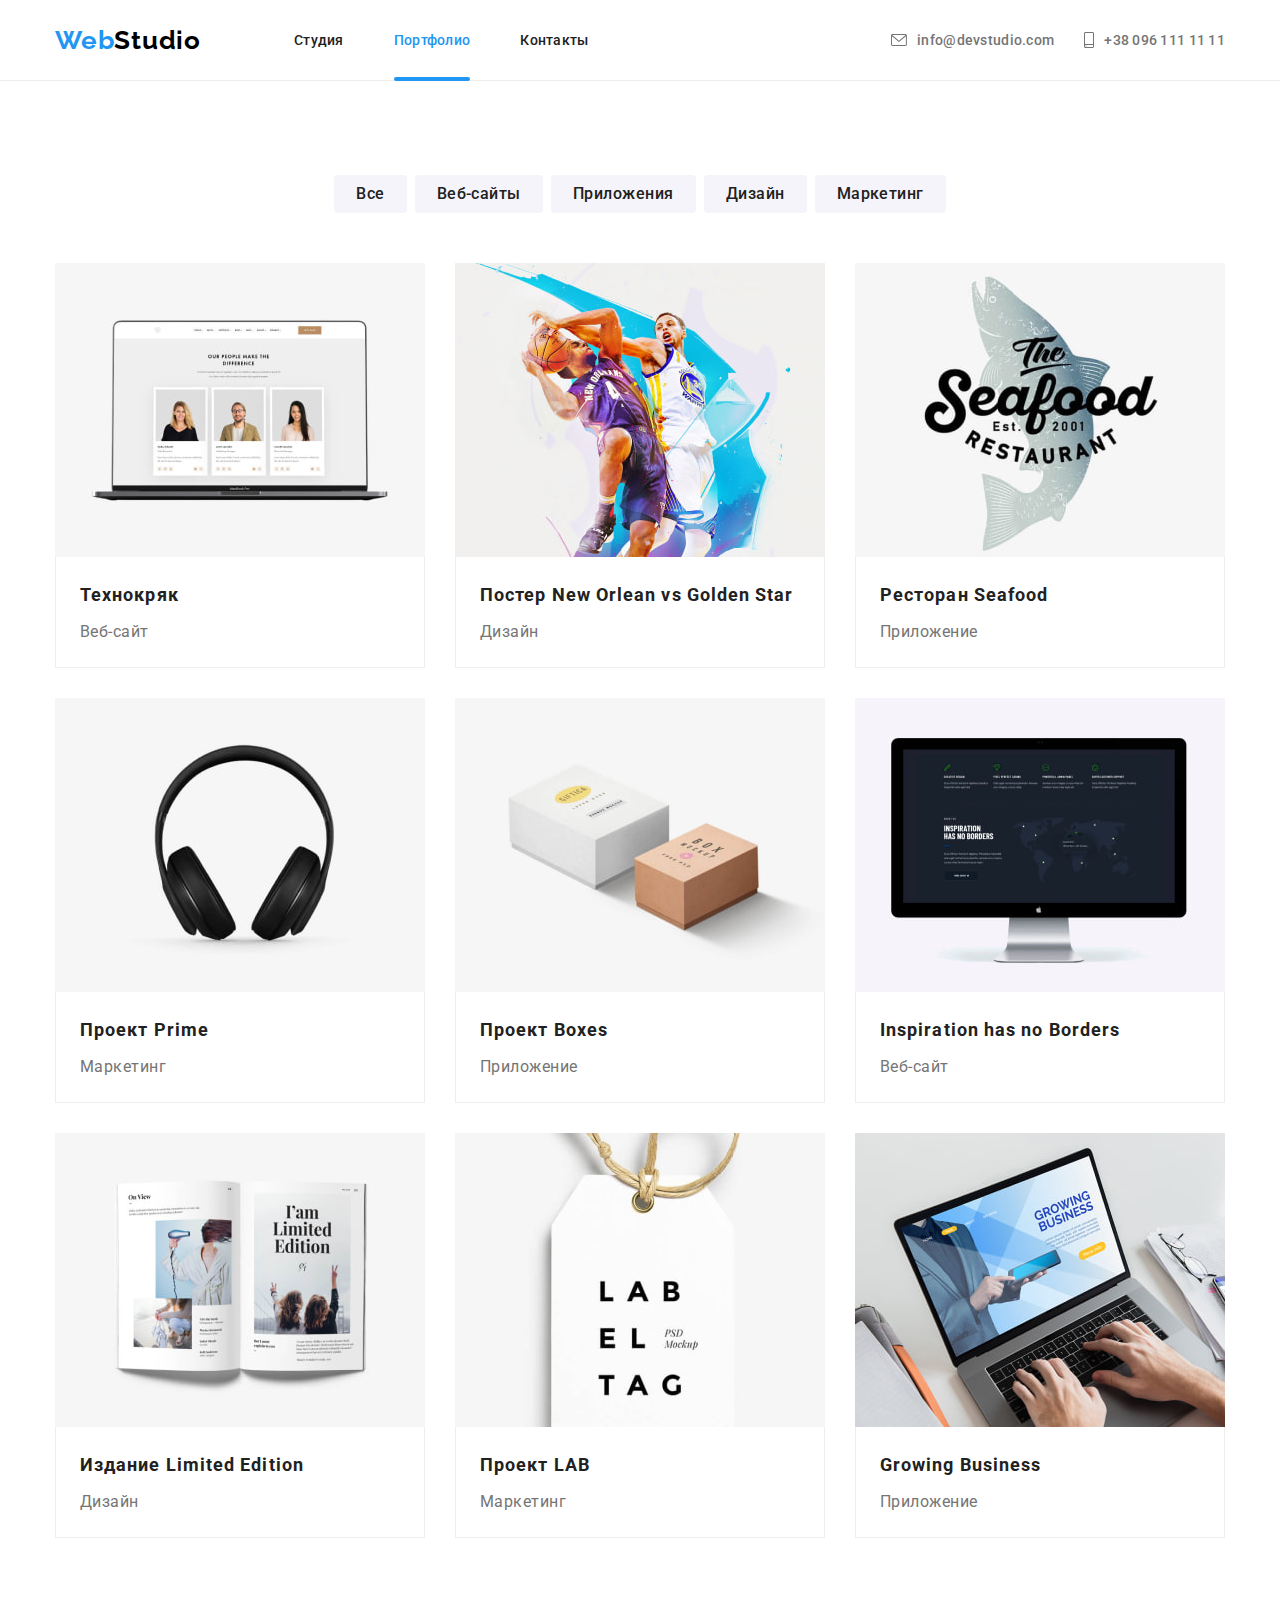
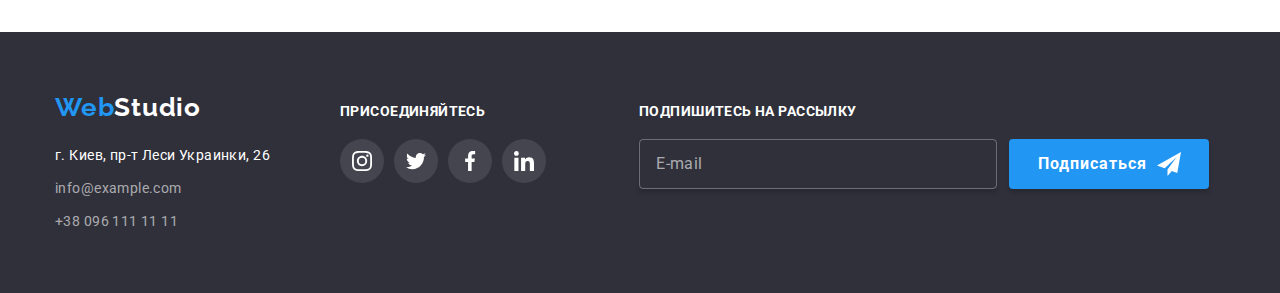
==== commit bbb0fb12: "Update portfolio.html" ====
--- a/portfolio.html
+++ b/portfolio.html
@@ -297,7 +297,7 @@
             </section>
         </main>
         <footer class="page-footer" id="footer">
-            <div class="container container__page-footer">
+            <div class="container container--baseline">
                 <div class="page-footer__wrap">
                     <a href="./index.html" class="logo" lang="en">Web<span class="logo__light">Studio</span></a>
                     <address class="address">
@@ -317,33 +317,33 @@
                 </div>
                 <div class="page-footer__icons-wrap">
                     <p class="page-footer__text">Присоединяйтесь</p>
-                    <ul class="page-footer__icon-list">
-                        <li class="page-footer__icon-item">
-                            <a class="page-footer__icon-link" href="https://www.instagram.com/" target="_blank"
+                    <ul class="icon-list">
+                        <li class="icon-list__item">
+                            <a class="icon-list__link--white" href="https://www.instagram.com/" target="_blank"
                                 rel="noopener noreferrer nofollow">
                                 <svg width="20" height="20">
                                     <use href="./images/icons.svg#icon-instagram"></use>
                                 </svg>
                             </a>
                         </li>
-                        <li class="page-footer__icon-item">
-                            <a class="page-footer__icon-link" href="https://twitter.com/" target="_blank"
+                        <li class="icon-list__item">
+                            <a class="icon-list__link--white" href="https://twitter.com/" target="_blank"
                                 rel="noopener noreferrer nofollow">
                                 <svg width="20" height="20">
                                     <use href="./images/icons.svg#icon-twitter"></use>
                                 </svg>
                             </a>
                         </li>
-                        <li class="page-footer__icon-item">
-                            <a class="page-footer__icon-link" href="https://www.facebook.com/" target="_blank"
+                        <li class="icon-list__item">
+                            <a class="icon-list__link--white" href="https://www.facebook.com/" target="_blank"
                                 rel="noopener noreferrer nofollow">
                                 <svg width="20" height="20">
                                     <use href="./images/icons.svg#icon-facebook"></use>
                                 </svg>
                             </a>
                         </li>
-                        <li class="page-footer__icon-item">
-                            <a class="page-footer__icon-link" href="https://www.linkedin.com/" target="_blank"
+                        <li class="icon-list__item">
+                            <a class="icon-list__link--white" href="https://www.linkedin.com/" target="_blank"
                                 rel="noopener noreferrer nofollow">
                                 <svg width="20" height="20">
                                     <use href="./images/icons.svg#icon-linkedin"></use>
@@ -353,7 +353,7 @@
                     </ul>
                 </div>
                 <form class="footer-form">
-                    <p class="page-footer__text">Подпишитесь на рассылку</p>
+                    <p class="footer-form__text">Подпишитесь на рассылку</p>
                     <div class="footer-form__inner">
                         <input class="footer-form__input" type="email" name="email" placeholder="E-mail" />
                         <button class="page-footer__btn" type="submit">
--- a/css/main.min.css
+++ b/css/main.min.css
@@ -1 +1 @@
-/*! modern-normalize v1.1.0 | MIT License | https://github.com/sindresorhus/modern-normalize */*,::before,::after{-webkit-box-sizing:border-box;box-sizing:border-box}html{line-height:1.15;-webkit-text-size-adjust:100%;-moz-tab-size:4;-o-tab-size:4;tab-size:4}body{margin:0;font-family:system-ui,-apple-system,"Segoe UI",Roboto,Helvetica,Arial,sans-serif,"Apple Color Emoji","Segoe UI Emoji"}hr{height:0;color:inherit}abbr[title]{-webkit-text-decoration:underline dotted;text-decoration:underline dotted}b,strong{font-weight:bolder}code,kbd,samp,pre{font-family:ui-monospace,SFMono-Regular,Consolas,"Liberation Mono",Menlo,monospace;font-size:1em}small{font-size:80%}sub,sup{font-size:75%;line-height:0;position:relative;vertical-align:baseline}sub{bottom:-0.25em}sup{top:-0.5em}table{text-indent:0;border-color:inherit}button,input,optgroup,select,textarea{font-family:inherit;font-size:100%;line-height:1.15;margin:0}button,select{text-transform:none}button,[type=button],[type=reset],[type=submit]{-webkit-appearance:button}::-moz-focus-inner{border-style:none;padding:0}:-moz-focusring{outline:1px dotted ButtonText}:-moz-ui-invalid{box-shadow:none}legend{padding:0}progress{vertical-align:baseline}::-webkit-inner-spin-button,::-webkit-outer-spin-button{height:auto}[type=search]{-webkit-appearance:textfield;outline-offset:-2px}::-webkit-search-decoration{-webkit-appearance:none}::-webkit-file-upload-button{-webkit-appearance:button;font:inherit}summary{display:list-item}body{font-family:"Roboto",sans-serif;color:#757575;background-color:#fff}ul,h1,h2,h3{list-style:none;margin:0;padding:0}a{text-decoration:none}img{display:block;max-width:100%;height:auto}.visually-hidden{position:absolute;white-space:nowrap;width:1px;height:1px;overflow:hidden;border:0;padding:0;clip:rect(0 0 0 0);-webkit-clip-path:inset(50%);clip-path:inset(50%);margin:-1px}.contacts__link,.navigation__link{font-weight:500;font-size:14px;line-height:calc(16 / 14);letter-spacing:.02em;color:#212121;-webkit-transition:color 250ms cubic-bezier(0.4, 0, 0.2, 1);transition:color 250ms cubic-bezier(0.4, 0, 0.2, 1)}.contacts__link:hover,.navigation__link:hover,.contacts__link:focus,.navigation__link:focus,.contacts__link:active,.navigation__link:active{color:#2196f3}.modal-form__btn,.page-footer__btn,.hero__btn{font-family:inherit;font-weight:700;font-size:16px;line-height:1.87;letter-spacing:.06em;border:transparent;color:#fff;background-color:#2196f3;-webkit-box-shadow:0px 4px 4px rgba(0,0,0,.15);box-shadow:0px 4px 4px rgba(0,0,0,.15);border-radius:4px;cursor:pointer;-webkit-transition-property:background-color 250ms cubic-bezier(0.4, 0, 0.2, 1);transition-property:background-color 250ms cubic-bezier(0.4, 0, 0.2, 1)}.modal-form__btn:hover,.page-footer__btn:hover,.hero__btn:hover,.modal-form__btn:focus,.page-footer__btn:focus,.hero__btn:focus{background-color:#188ce8}.icon-list__link--white,.icon-list__link{display:-webkit-box;display:-ms-flexbox;display:flex;-webkit-box-align:center;-ms-flex-align:center;align-items:center;-webkit-box-pack:center;-ms-flex-pack:center;justify-content:center;width:100%;height:100%;border-radius:50%}.page-header__wrap{display:-webkit-box;display:-ms-flexbox;display:flex;-webkit-box-align:center;-ms-flex-align:center;align-items:center}.page-header{border-bottom:1px solid #ececec}.navigation{display:-webkit-box;display:-ms-flexbox;display:flex;-webkit-box-align:center;-ms-flex-align:center;align-items:center}.navigation__list{display:-webkit-box;display:-ms-flexbox;display:flex;-webkit-box-align:center;-ms-flex-align:center;align-items:center}.navigation__item{position:relative}.navigation__item:not(:last-child){margin-right:50px}.navigation__link{display:block;padding-top:32px;padding-bottom:32px}.navigation__link--current{color:#2196f3}.navigation__link--current::after{position:absolute;bottom:-1px;left:0;content:"";display:block;width:100%;height:4px;background:#2196f3;border-radius:2px}.contacts{display:-webkit-box;display:-ms-flexbox;display:flex;-webkit-box-align:center;-ms-flex-align:center;align-items:center;margin-left:auto}.contacts .contacts__item+.contacts__item{margin-left:30px}.contacts__link{display:-webkit-box;display:-ms-flexbox;display:flex;-webkit-box-align:center;-ms-flex-align:center;align-items:center;color:#757575}.contacts__icon{margin-right:10px;fill:currentColor}.contacts__icon:hover{fill:#2196f3}.section{padding-top:94px;padding-bottom:94px}.section--no-padding{padding-top:0}.section--background-change{background-color:#f5f4fa}.section__title{margin-bottom:50px;font-size:36px;line-height:1.16;text-align:center;letter-spacing:.03em;color:#212121}.container{margin-left:auto;margin-right:auto;width:1200px;padding-left:15px;padding-right:15px}.logo{font-family:"Raleway",sans-serif;font-weight:700;font-size:26px;line-height:1.19;letter-spacing:.03em;color:#2196f3}.logo__dark{color:#000}.logo__light{color:#fff}.page-header__logo{margin-right:93px}.icon-list{display:-webkit-box;display:-ms-flexbox;display:flex;-webkit-box-pack:center;-ms-flex-pack:center;justify-content:center}.icon-list__item{width:44px;height:44px}.icon-list__item:not(:last-child){margin-right:10px}.icon-list__link{color:#afb1b8;fill:currentColor;-webkit-transition:color 250ms cubic-bezier(0.4, 0, 0.2, 1),background-color 250ms cubic-bezier(0.4, 0, 0.2, 1);transition:color 250ms cubic-bezier(0.4, 0, 0.2, 1),background-color 250ms cubic-bezier(0.4, 0, 0.2, 1)}.icon-list__link:hover,.icon-list__link:focus{color:#fff;background-color:#2196f3}.icon-list__link--white{background-color:rgba(255,255,255,.1);fill:#fff;-webkit-transition:background-color 250ms cubic-bezier(0.4, 0, 0.2, 1);transition:background-color 250ms cubic-bezier(0.4, 0, 0.2, 1)}.icon-list__link--white:hover,.icon-list__link--white:focus{background-color:#2196f3}.hero{max-width:1600px;margin-left:auto;margin-right:auto;background-image:-webkit-gradient(linear, right bottom, left top, from(rgba(47, 48, 58, 0.4)), to(rgba(47, 48, 58, 0.4))),url("../images/hero.jpg");background-image:linear-gradient(to top left, rgba(47, 48, 58, 0.4), rgba(47, 48, 58, 0.4)),url("../images/hero.jpg");background-repeat:no-repeat;background-position:center;background-size:cover;text-align:center;padding:200px 0;background-color:#c4c4c4}.hero__title{margin-bottom:30px;min-width:696px;font-weight:900;font-size:44px;line-height:1.36;letter-spacing:.06em;color:#fff;text-transform:uppercase}.hero__btn{padding:10px 32px}.benefits{display:-webkit-box;display:-ms-flexbox;display:flex}.benefits__item{width:270px}.benefits__item:not(:last-child){margin-right:30px}.benefits__inner{display:-webkit-box;display:-ms-flexbox;display:flex;-webkit-box-pack:center;-ms-flex-pack:center;justify-content:center;-webkit-box-align:center;-ms-flex-align:center;align-items:center;margin-bottom:30px;width:270px;height:120px;background:#f5f4fa;border-radius:4px}.benefits__title{margin-bottom:10px;font-size:14px;line-height:1.14;letter-spacing:.03em;color:#212121;text-transform:uppercase}.benefits__text{margin:0;font-size:14px;line-height:1.71;letter-spacing:.03em}.about{display:-webkit-box;display:-ms-flexbox;display:flex}.about__item:not(:last-child){margin-right:30px}.about__inner{position:relative}.about__text{position:absolute;bottom:0;width:100%;height:70px;display:-webkit-box;display:-ms-flexbox;display:flex;-webkit-box-pack:center;-ms-flex-pack:center;justify-content:center;-webkit-box-align:center;-ms-flex-align:center;align-items:center;margin:0;font-weight:700;font-size:14px;line-height:calc(16 / 14);letter-spacing:.03em;color:#fff;background:rgba(47,48,58,.8);text-transform:uppercase}.team{display:-webkit-box;display:-ms-flexbox;display:flex}.team__item{background-color:#fff;-webkit-box-shadow:0px 1px 3px rgba(0,0,0,.12),0px 1px 1px rgba(0,0,0,.14),0px 2px 1px rgba(0,0,0,.2);box-shadow:0px 1px 3px rgba(0,0,0,.12),0px 1px 1px rgba(0,0,0,.14),0px 2px 1px rgba(0,0,0,.2);border-radius:0px 0px 4px 4px}.team__item:not(:last-child){margin-right:30px}.team__inner{text-align:center;padding-top:30px;padding-bottom:30px}.team__title{margin-bottom:10px;font-weight:500;font-size:16px;line-height:1.18;letter-spacing:.03em;color:#212121}.team__text{margin:0;margin-bottom:16px;font-size:16px;line-height:1.18;letter-spacing:.03em}.company{display:-webkit-box;display:-ms-flexbox;display:flex}.company__item{width:170px;height:92px}.company__item:not(:last-child){margin-right:30px}.company__link{display:-webkit-box;display:-ms-flexbox;display:flex;-webkit-box-align:center;-ms-flex-align:center;align-items:center;-webkit-box-pack:center;-ms-flex-pack:center;justify-content:center;width:100%;height:100%;background-color:transparent;border:1px solid #afb1b8;-webkit-box-sizing:border-box;box-sizing:border-box;border-radius:4px;-webkit-transition:border-color 250ms cubic-bezier(0.4, 0, 0.2, 1);transition:border-color 250ms cubic-bezier(0.4, 0, 0.2, 1)}.company__link:focus,.company__link:hover{border-color:#2196f3}.company__icon{color:#afb1b8;fill:currentColor;-webkit-transition:color 250ms cubic-bezier(0.4, 0, 0.2, 1);transition:color 250ms cubic-bezier(0.4, 0, 0.2, 1)}.company__link:hover .company__icon,.company__link:focus .company__icon{color:#2196f3}.page-footer{padding:60px 0;background-color:#2f303a;color:#fff}.container__page-footer{display:-webkit-box;display:-ms-flexbox;display:flex;-webkit-box-align:baseline;-ms-flex-align:baseline;align-items:baseline}.page-footer__wrap{margin-right:70px}.address{margin-top:20px;font-style:normal}.address__item:not(:last-child){margin-bottom:9px}.address__link{font-size:14px;line-height:calc(24 / 14);font-weight:400;letter-spacing:.03em;color:rgba(255,255,255,.6);-webkit-transition:color 250ms cubic-bezier(0.4, 0, 0.2, 1);transition:color 250ms cubic-bezier(0.4, 0, 0.2, 1)}.address__link:hover,.address__link:focus,.address__link:active{color:#2196f3}.address__link--white{color:#fff}.page-footer__icons-wrap{margin-right:93px}.page-footer__text,.footer-form__text{margin-top:0;margin-bottom:20px;font-weight:700;font-size:14px;line-height:calc(16 / 14);letter-spacing:.03em;text-transform:uppercase}.footer-form__inner{display:-webkit-box;display:-ms-flexbox;display:flex}.footer-form__input{padding-left:16px;padding-top:15px;padding-bottom:15px;width:358px;height:50px;margin-right:12px;font-size:16px;line-height:1.25;letter-spacing:.03em;color:#fff;background-color:transparent;border:1px solid rgba(255,255,255,.3);-webkit-box-shadow:0px 4px 4px rgba(0,0,0,.15);box-shadow:0px 4px 4px rgba(0,0,0,.15);border-radius:4px}.footer-form__input::-webkit-input-placeholder{display:-webkit-box;display:flex;-webkit-box-align:center;align-items:center;color:rgba(255,255,255,.6)}.footer-form__input::-moz-placeholder{display:flex;align-items:center;color:rgba(255,255,255,.6)}.footer-form__input:-ms-input-placeholder{display:-ms-flexbox;display:flex;-ms-flex-align:center;align-items:center;color:rgba(255,255,255,.6)}.footer-form__input::-ms-input-placeholder{display:-ms-flexbox;display:flex;-ms-flex-align:center;align-items:center;color:rgba(255,255,255,.6)}.footer-form__input::placeholder{display:-webkit-box;display:-ms-flexbox;display:flex;-webkit-box-align:center;-ms-flex-align:center;align-items:center;color:rgba(255,255,255,.6)}.page-footer__btn{padding:10px 28px 10px 29px;display:-webkit-box;display:-ms-flexbox;display:flex;-webkit-box-pack:center;-ms-flex-pack:center;justify-content:center;-webkit-box-align:center;-ms-flex-align:center;align-items:center}.btn__icon{margin-left:10px;fill:currentColor}.backdrop{visibility:visible;position:fixed;top:0;left:0;z-index:1;width:100vw;height:100vh;background-color:rgba(0,0,0,.2);opacity:1;-webkit-transition:opacity 250ms cubic-bezier(0.4, 0, 0.2, 1),visibility 250ms cubic-bezier(0.4, 0, 0.2, 1);transition:opacity 250ms cubic-bezier(0.4, 0, 0.2, 1),visibility 250ms cubic-bezier(0.4, 0, 0.2, 1)}.backdrop.backdrop--is-hidden{visibility:hidden;opacity:0;pointer-events:none}.backdrop.backdrop--is-hidden .modal-form__wrap{-webkit-transform:translate(-50%, -50%) scale(2);transform:translate(-50%, -50%) scale(2)}.modal-form__wrap{position:absolute;top:50%;left:50%;min-width:528px;min-height:581px;padding:40px;background-color:#fff;-webkit-box-shadow:0px 1px 3px rgba(0,0,0,.12),0px 1px 1px rgba(0,0,0,.14),0px 2px 1px rgba(0,0,0,.2);box-shadow:0px 1px 3px rgba(0,0,0,.12),0px 1px 1px rgba(0,0,0,.14),0px 2px 1px rgba(0,0,0,.2);border-radius:4px;-webkit-transform:translate(-50%, -50%) scale(1);transform:translate(-50%, -50%) scale(1);-webkit-transition:-webkit-transform 250ms cubic-bezier(0.4, 0, 0.2, 1);transition:-webkit-transform 250ms cubic-bezier(0.4, 0, 0.2, 1);transition:transform 250ms cubic-bezier(0.4, 0, 0.2, 1);transition:transform 250ms cubic-bezier(0.4, 0, 0.2, 1), -webkit-transform 250ms cubic-bezier(0.4, 0, 0.2, 1)}.modal-form{width:448px}.modal-form__close-btn{position:absolute;top:8px;right:8px;display:-webkit-box;display:-ms-flexbox;display:flex;-webkit-box-align:center;-ms-flex-align:center;align-items:center;-webkit-box-pack:center;-ms-flex-pack:center;justify-content:center;width:30px;height:30px;background-color:transparent;border-radius:50%;border:1px solid rgba(0,0,0,.1);cursor:pointer}.modal-form__close-icon{color:#000;fill:currentColor;-webkit-transition:color 250ms cubic-bezier(0.4, 0, 0.2, 1);transition:color 250ms cubic-bezier(0.4, 0, 0.2, 1)}.modal-form__close-btn:focus .modal-form__close-icon,.modal-form__close-btn:hover .modal-form__close-icon{color:#2196f3}.modal-form__title{margin-bottom:12px;font-weight:700;font-size:20px;line-height:calc(23 / 20);text-align:center;letter-spacing:.03em;color:#212121}.modal-form__field{position:relative;display:-webkit-box;display:-ms-flexbox;display:flex;-webkit-box-orient:vertical;-webkit-box-direction:normal;-ms-flex-direction:column;flex-direction:column;margin-bottom:10px;font-size:12px;line-height:calc(14 / 12);letter-spacing:.01em;color:#757575}.modal-form__field--margin{margin-bottom:20px}.modal-form__input,.modal-form__textarea{display:block;width:100%;height:40px;margin-top:4px;padding:11px 42px;font-size:14px;line-height:calc(16 / 14);letter-spacing:.01em;color:#757575;border:1px solid rgba(33,33,33,.2);-webkit-box-sizing:border-box;box-sizing:border-box;border-radius:4px;cursor:pointer;-webkit-transition:outline-color 250ms cubic-bezier(0.4, 0, 0.2, 1);transition:outline-color 250ms cubic-bezier(0.4, 0, 0.2, 1)}.modal-form__input:focus,.modal-form__textarea:focus{outline-color:#2196f3}.modal-form__textarea{padding:12px 16px;height:120px;resize:none}.modal-form__textarea:focus{outline-color:#2196f3}.modal-form__textarea::-webkit-input-placeholder{font-size:14px;line-height:calc(16 / 14);letter-spacing:.01em;color:rgba(117,117,117,.5)}.modal-form__textarea::-moz-placeholder{font-size:14px;line-height:calc(16 / 14);letter-spacing:.01em;color:rgba(117,117,117,.5)}.modal-form__textarea:-ms-input-placeholder{font-size:14px;line-height:calc(16 / 14);letter-spacing:.01em;color:rgba(117,117,117,.5)}.modal-form__textarea::-ms-input-placeholder{font-size:14px;line-height:calc(16 / 14);letter-spacing:.01em;color:rgba(117,117,117,.5)}.modal-form__textarea::placeholder{font-size:14px;line-height:calc(16 / 14);letter-spacing:.01em;color:rgba(117,117,117,.5)}.modal-form__icon{position:absolute;top:50%;left:12px;z-index:1;color:#212121;fill:currentColor;cursor:pointer;-webkit-transition:color 250ms cubic-bezier(0.4, 0, 0.2, 1);transition:color 250ms cubic-bezier(0.4, 0, 0.2, 1)}.modal-form__input:focus+.modal-form__icon{color:#2196f3}.modal-form__terms{position:relative;display:-webkit-box;display:-ms-flexbox;display:flex;-webkit-box-pack:center;-ms-flex-pack:center;justify-content:center;-webkit-box-align:center;-ms-flex-align:center;align-items:center;font-size:14px;line-height:1.71;letter-spacing:.03em}.modal-form__link{display:inline-block;-webkit-text-decoration-line:underline;text-decoration-line:underline;color:#2196f3;-webkit-transition:outline-color 250ms cubic-bezier(0.4, 0, 0.2, 1);transition:outline-color 250ms cubic-bezier(0.4, 0, 0.2, 1)}.modal-form__link:focus{outline-color:#2196f3}.modal-form__check-icon{opacity:0;position:absolute;top:auto;left:12px;color:#fff;fill:currentColor;border-radius:2px;-webkit-transition:color 250ms cubic-bezier(0.4, 0, 0.2, 1),background-color 250ms cubic-bezier(0.4, 0, 0.2, 1),opacity 250ms cubic-bezier(0.4, 0, 0.2, 1);transition:color 250ms cubic-bezier(0.4, 0, 0.2, 1),background-color 250ms cubic-bezier(0.4, 0, 0.2, 1),opacity 250ms cubic-bezier(0.4, 0, 0.2, 1)}.modal-form__checkbox:checked~.modal-form__check-icon{opacity:1;z-index:1;color:#fff;background-color:#2196f3}.modal-form__checkbox-icon{opacity:1;position:relative;margin-right:8px;color:#212121;fill:currentColor;-webkit-transition:color 250ms cubic-bezier(0.4, 0, 0.2, 1);transition:color 250ms cubic-bezier(0.4, 0, 0.2, 1)}.modal-form__checkbox:focus-within+.modal-form__checkbox-icon{color:#2196f3}.modal-form__checkbox:checked+.modal-form__checkbox-icon{opacity:0}.modal-form__btn{display:block;margin-left:auto;margin-right:auto;margin-top:30px;padding:10px 55px 10px 56px}.filter{display:-webkit-box;display:-ms-flexbox;display:flex;-webkit-box-pack:center;-ms-flex-pack:center;justify-content:center;margin-bottom:50px}.filter__item:not(:last-child){margin-right:8px}.filter__btn{padding:6px 22px;font-family:inherit;font-weight:500;font-size:16px;line-height:1.62;text-align:center;letter-spacing:.03em;color:#212121;background-color:#f5f4fa;cursor:pointer;border:transparent;border-radius:4px;-webkit-transition:color 250ms cubic-bezier(0.4, 0, 0.2, 1),background-color 250ms cubic-bezier(0.4, 0, 0.2, 1),-webkit-box-shadow 250ms cubic-bezier(0.4, 0, 0.2, 1);transition:color 250ms cubic-bezier(0.4, 0, 0.2, 1),background-color 250ms cubic-bezier(0.4, 0, 0.2, 1),-webkit-box-shadow 250ms cubic-bezier(0.4, 0, 0.2, 1);transition:color 250ms cubic-bezier(0.4, 0, 0.2, 1),background-color 250ms cubic-bezier(0.4, 0, 0.2, 1),box-shadow 250ms cubic-bezier(0.4, 0, 0.2, 1);transition:color 250ms cubic-bezier(0.4, 0, 0.2, 1),background-color 250ms cubic-bezier(0.4, 0, 0.2, 1),box-shadow 250ms cubic-bezier(0.4, 0, 0.2, 1),-webkit-box-shadow 250ms cubic-bezier(0.4, 0, 0.2, 1)}.filter__btn:hover,.filter__btn:focus{color:#fff;background-color:#2196f3;-webkit-box-shadow:0px 3px 1px rgba(0,0,0,.1),0px 1px 2px rgba(0,0,0,.08),0px 2px 2px rgba(0,0,0,.12);box-shadow:0px 3px 1px rgba(0,0,0,.1),0px 1px 2px rgba(0,0,0,.08),0px 2px 2px rgba(0,0,0,.12)}.works{display:-webkit-box;display:-ms-flexbox;display:flex;-ms-flex-wrap:wrap;flex-wrap:wrap;margin-left:calc(-1 * 30px);margin-top:calc(-1 * 30px)}.works__item{-ms-flex-preferred-size:calc(100% / 3 - 30px);flex-basis:calc(100% / 3 - 30px);margin-left:30px;margin-top:30px}.works__link{display:block}.works__link{-webkit-transition:-webkit-box-shadow 250ms cubic-bezier(0.4, 0, 0.2, 1);transition:-webkit-box-shadow 250ms cubic-bezier(0.4, 0, 0.2, 1);transition:box-shadow 250ms cubic-bezier(0.4, 0, 0.2, 1);transition:box-shadow 250ms cubic-bezier(0.4, 0, 0.2, 1), -webkit-box-shadow 250ms cubic-bezier(0.4, 0, 0.2, 1)}.works__link:hover,.works__link:focus{-webkit-box-shadow:0px 1px 1px rgba(0,0,0,.12),0px 4px 4px rgba(0,0,0,.06),1px 4px 6px rgba(0,0,0,.16);box-shadow:0px 1px 1px rgba(0,0,0,.12),0px 4px 4px rgba(0,0,0,.06),1px 4px 6px rgba(0,0,0,.16)}.thumb{position:relative;overflow:hidden}.thumb__overlay{position:absolute;top:0;left:0;width:100%;height:101%;background-color:rgba(33,150,243,.9);-webkit-transform:translateY(100%);transform:translateY(100%);-webkit-transition:-webkit-transform 250ms cubic-bezier(0.4, 0, 0.2, 1),-webkit-box-shadow 250ms cubic-bezier(0.4, 0, 0.2, 1);transition:-webkit-transform 250ms cubic-bezier(0.4, 0, 0.2, 1),-webkit-box-shadow 250ms cubic-bezier(0.4, 0, 0.2, 1);transition:transform 250ms cubic-bezier(0.4, 0, 0.2, 1),box-shadow 250ms cubic-bezier(0.4, 0, 0.2, 1);transition:transform 250ms cubic-bezier(0.4, 0, 0.2, 1),box-shadow 250ms cubic-bezier(0.4, 0, 0.2, 1),-webkit-transform 250ms cubic-bezier(0.4, 0, 0.2, 1),-webkit-box-shadow 250ms cubic-bezier(0.4, 0, 0.2, 1)}.works__link:hover .thumb__overlay,.works__link:focus .thumb__overlay{-webkit-transform:translateY(0);transform:translateY(0)}.thumb__text{padding:63px 24px;margin:0;font-size:18px;line-height:1.56;letter-spacing:.03em;color:#fff}.works__border{padding:20px 24px;width:370px;border:1px solid #eee;border-top-style:none;-webkit-box-sizing:border-box;box-sizing:border-box}.works__title{font-weight:700;margin-bottom:4px;font-size:18px;line-height:calc(36 / 18);letter-spacing:.06em;color:#212121}.works__text{margin:0;font-size:16px;line-height:1.87;letter-spacing:.03em;color:#757575}/*# sourceMappingURL=main.min.css.map */+/*! modern-normalize v1.1.0 | MIT License | https://github.com/sindresorhus/modern-normalize */*,::before,::after{-webkit-box-sizing:border-box;box-sizing:border-box}html{line-height:1.15;-webkit-text-size-adjust:100%;-moz-tab-size:4;-o-tab-size:4;tab-size:4}body{margin:0;font-family:system-ui,-apple-system,"Segoe UI",Roboto,Helvetica,Arial,sans-serif,"Apple Color Emoji","Segoe UI Emoji"}hr{height:0;color:inherit}abbr[title]{-webkit-text-decoration:underline dotted;text-decoration:underline dotted}b,strong{font-weight:bolder}code,kbd,samp,pre{font-family:ui-monospace,SFMono-Regular,Consolas,"Liberation Mono",Menlo,monospace;font-size:1em}small{font-size:80%}sub,sup{font-size:75%;line-height:0;position:relative;vertical-align:baseline}sub{bottom:-0.25em}sup{top:-0.5em}table{text-indent:0;border-color:inherit}button,input,optgroup,select,textarea{font-family:inherit;font-size:100%;line-height:1.15;margin:0}button,select{text-transform:none}button,[type=button],[type=reset],[type=submit]{-webkit-appearance:button}::-moz-focus-inner{border-style:none;padding:0}:-moz-focusring{outline:1px dotted ButtonText}:-moz-ui-invalid{box-shadow:none}legend{padding:0}progress{vertical-align:baseline}::-webkit-inner-spin-button,::-webkit-outer-spin-button{height:auto}[type=search]{-webkit-appearance:textfield;outline-offset:-2px}::-webkit-search-decoration{-webkit-appearance:none}::-webkit-file-upload-button{-webkit-appearance:button;font:inherit}summary{display:list-item}body{font-family:"Roboto",sans-serif;color:#757575;background-color:#fff}ul,h1,h2,h3{list-style:none;margin:0;padding:0}a{text-decoration:none}img{display:block;max-width:100%;height:auto}.visually-hidden{position:absolute;white-space:nowrap;width:1px;height:1px;overflow:hidden;border:0;padding:0;clip:rect(0 0 0 0);-webkit-clip-path:inset(50%);clip-path:inset(50%);margin:-1px}.contacts__link,.navigation__link{font-weight:500;font-size:14px;line-height:calc(16 / 14);letter-spacing:.02em;color:#212121;-webkit-transition:color 250ms cubic-bezier(0.4, 0, 0.2, 1);transition:color 250ms cubic-bezier(0.4, 0, 0.2, 1)}.contacts__link:hover,.navigation__link:hover,.contacts__link:focus,.navigation__link:focus,.contacts__link:active,.navigation__link:active{color:#2196f3}.modal-form__btn,.page-footer__btn,.hero__btn{font-family:inherit;font-weight:700;font-size:16px;line-height:1.87;letter-spacing:.06em;border:transparent;color:#fff;background-color:#2196f3;-webkit-box-shadow:0px 4px 4px rgba(0,0,0,.15);box-shadow:0px 4px 4px rgba(0,0,0,.15);border-radius:4px;cursor:pointer;-webkit-transition-property:background-color 250ms cubic-bezier(0.4, 0, 0.2, 1);transition-property:background-color 250ms cubic-bezier(0.4, 0, 0.2, 1)}.modal-form__btn:hover,.page-footer__btn:hover,.hero__btn:hover,.modal-form__btn:focus,.page-footer__btn:focus,.hero__btn:focus{background-color:#188ce8}.icon-list__link--white,.icon-list__link{display:-webkit-box;display:-ms-flexbox;display:flex;-webkit-box-align:center;-ms-flex-align:center;align-items:center;-webkit-box-pack:center;-ms-flex-pack:center;justify-content:center;width:100%;height:100%;border-radius:50%}.page-header__wrap{display:-webkit-box;display:-ms-flexbox;display:flex;-webkit-box-align:center;-ms-flex-align:center;align-items:center}.page-header{border-bottom:1px solid #ececec}.navigation{display:-webkit-box;display:-ms-flexbox;display:flex;-webkit-box-align:center;-ms-flex-align:center;align-items:center}.navigation__list{display:-webkit-box;display:-ms-flexbox;display:flex;-webkit-box-align:center;-ms-flex-align:center;align-items:center}.navigation__item{position:relative}.navigation__item:not(:last-child){margin-right:50px}.navigation__link{display:block;padding-top:32px;padding-bottom:32px}.navigation__link--current{color:#2196f3}.navigation__link--current::after{position:absolute;bottom:-1px;left:0;content:"";display:block;width:100%;height:4px;background:#2196f3;border-radius:2px}.contacts{display:-webkit-box;display:-ms-flexbox;display:flex;-webkit-box-align:center;-ms-flex-align:center;align-items:center;margin-left:auto}.contacts .contacts__item+.contacts__item{margin-left:30px}.contacts__link{display:-webkit-box;display:-ms-flexbox;display:flex;-webkit-box-align:center;-ms-flex-align:center;align-items:center;color:#757575}.contacts__icon{margin-right:10px;fill:currentColor}.contacts__icon:hover{fill:#2196f3}.section{padding-top:94px;padding-bottom:94px}.section--no-padding{padding-top:0}.section--background-change{background-color:#f5f4fa}.section__title{margin-bottom:50px;font-size:36px;line-height:1.16;text-align:center;letter-spacing:.03em;color:#212121}.container{margin-left:auto;margin-right:auto;width:1200px;padding-left:15px;padding-right:15px}.container--baseline{display:-webkit-box;display:-ms-flexbox;display:flex;-webkit-box-align:baseline;-ms-flex-align:baseline;align-items:baseline}.logo{font-family:"Raleway",sans-serif;font-weight:700;font-size:26px;line-height:1.19;letter-spacing:.03em;color:#2196f3}.logo__dark{color:#000}.logo__light{color:#fff}.page-header__logo{margin-right:93px}.icon-list{display:-webkit-box;display:-ms-flexbox;display:flex;-webkit-box-pack:center;-ms-flex-pack:center;justify-content:center}.icon-list__item{width:44px;height:44px}.icon-list__item:not(:last-child){margin-right:10px}.icon-list__link{color:#afb1b8;fill:currentColor;-webkit-transition:color 250ms cubic-bezier(0.4, 0, 0.2, 1),background-color 250ms cubic-bezier(0.4, 0, 0.2, 1);transition:color 250ms cubic-bezier(0.4, 0, 0.2, 1),background-color 250ms cubic-bezier(0.4, 0, 0.2, 1)}.icon-list__link:hover,.icon-list__link:focus{color:#fff;background-color:#2196f3}.icon-list__link--white{background-color:rgba(255,255,255,.1);fill:#fff;-webkit-transition:background-color 250ms cubic-bezier(0.4, 0, 0.2, 1);transition:background-color 250ms cubic-bezier(0.4, 0, 0.2, 1)}.icon-list__link--white:hover,.icon-list__link--white:focus{background-color:#2196f3}.hero{max-width:1600px;margin-left:auto;margin-right:auto;background-image:-webkit-gradient(linear, right bottom, left top, from(rgba(47, 48, 58, 0.4)), to(rgba(47, 48, 58, 0.4))),url("../images/hero.jpg");background-image:linear-gradient(to top left, rgba(47, 48, 58, 0.4), rgba(47, 48, 58, 0.4)),url("../images/hero.jpg");background-repeat:no-repeat;background-position:center;background-size:cover;text-align:center;padding:200px 0;background-color:#c4c4c4}.hero__title{margin-bottom:30px;min-width:696px;font-weight:900;font-size:44px;line-height:1.36;letter-spacing:.06em;color:#fff;text-transform:uppercase}.hero__btn{padding:10px 32px}.benefits{display:-webkit-box;display:-ms-flexbox;display:flex}.benefits__item{width:270px}.benefits__item:not(:last-child){margin-right:30px}.benefits__inner{display:-webkit-box;display:-ms-flexbox;display:flex;-webkit-box-pack:center;-ms-flex-pack:center;justify-content:center;-webkit-box-align:center;-ms-flex-align:center;align-items:center;margin-bottom:30px;width:270px;height:120px;background:#f5f4fa;border-radius:4px}.benefits__title{margin-bottom:10px;font-size:14px;line-height:1.14;letter-spacing:.03em;color:#212121;text-transform:uppercase}.benefits__text{margin:0;font-size:14px;line-height:1.71;letter-spacing:.03em}.about{display:-webkit-box;display:-ms-flexbox;display:flex}.about__item:not(:last-child){margin-right:30px}.about__inner{position:relative}.about__text{position:absolute;bottom:0;width:100%;height:70px;display:-webkit-box;display:-ms-flexbox;display:flex;-webkit-box-pack:center;-ms-flex-pack:center;justify-content:center;-webkit-box-align:center;-ms-flex-align:center;align-items:center;margin:0;font-weight:700;font-size:14px;line-height:calc(16 / 14);letter-spacing:.03em;color:#fff;background:rgba(47,48,58,.8);text-transform:uppercase}.team{display:-webkit-box;display:-ms-flexbox;display:flex}.team__item{background-color:#fff;-webkit-box-shadow:0px 1px 3px rgba(0,0,0,.12),0px 1px 1px rgba(0,0,0,.14),0px 2px 1px rgba(0,0,0,.2);box-shadow:0px 1px 3px rgba(0,0,0,.12),0px 1px 1px rgba(0,0,0,.14),0px 2px 1px rgba(0,0,0,.2);border-radius:0px 0px 4px 4px}.team__item:not(:last-child){margin-right:30px}.team__inner{text-align:center;padding-top:30px;padding-bottom:30px}.team__title{margin-bottom:10px;font-weight:500;font-size:16px;line-height:1.18;letter-spacing:.03em;color:#212121}.team__text{margin:0;margin-bottom:16px;font-size:16px;line-height:1.18;letter-spacing:.03em}.company{display:-webkit-box;display:-ms-flexbox;display:flex}.company__item{width:170px;height:92px}.company__item:not(:last-child){margin-right:30px}.company__link{display:-webkit-box;display:-ms-flexbox;display:flex;-webkit-box-align:center;-ms-flex-align:center;align-items:center;-webkit-box-pack:center;-ms-flex-pack:center;justify-content:center;width:100%;height:100%;background-color:transparent;border:1px solid #afb1b8;-webkit-box-sizing:border-box;box-sizing:border-box;border-radius:4px;-webkit-transition:border-color 250ms cubic-bezier(0.4, 0, 0.2, 1);transition:border-color 250ms cubic-bezier(0.4, 0, 0.2, 1)}.company__link:focus,.company__link:hover{border-color:#2196f3}.company__icon{color:#afb1b8;fill:currentColor;-webkit-transition:color 250ms cubic-bezier(0.4, 0, 0.2, 1);transition:color 250ms cubic-bezier(0.4, 0, 0.2, 1)}.company__link:hover .company__icon,.company__link:focus .company__icon{color:#2196f3}.page-footer{padding:60px 0;background-color:#2f303a;color:#fff}.page-footer__wrap{margin-right:70px}.address{margin-top:20px;font-style:normal}.address__item:not(:last-child){margin-bottom:9px}.address__link{font-size:14px;line-height:calc(24 / 14);font-weight:400;letter-spacing:.03em;color:rgba(255,255,255,.6);-webkit-transition:color 250ms cubic-bezier(0.4, 0, 0.2, 1);transition:color 250ms cubic-bezier(0.4, 0, 0.2, 1)}.address__link:hover,.address__link:focus,.address__link:active{color:#2196f3}.address__link--white{color:#fff}.page-footer__icons-wrap{margin-right:93px}.page-footer__text,.footer-form__text{margin-top:0;margin-bottom:20px;font-weight:700;font-size:14px;line-height:calc(16 / 14);letter-spacing:.03em;text-transform:uppercase}.footer-form__inner{display:-webkit-box;display:-ms-flexbox;display:flex}.footer-form__input{padding-left:16px;padding-top:15px;padding-bottom:15px;width:358px;height:50px;margin-right:12px;font-size:16px;line-height:1.25;letter-spacing:.03em;color:#fff;background-color:transparent;border:1px solid rgba(255,255,255,.3);-webkit-box-shadow:0px 4px 4px rgba(0,0,0,.15);box-shadow:0px 4px 4px rgba(0,0,0,.15);border-radius:4px}.footer-form__input::-webkit-input-placeholder{display:-webkit-box;display:flex;-webkit-box-align:center;align-items:center;color:rgba(255,255,255,.6)}.footer-form__input::-moz-placeholder{display:flex;align-items:center;color:rgba(255,255,255,.6)}.footer-form__input:-ms-input-placeholder{display:-ms-flexbox;display:flex;-ms-flex-align:center;align-items:center;color:rgba(255,255,255,.6)}.footer-form__input::-ms-input-placeholder{display:-ms-flexbox;display:flex;-ms-flex-align:center;align-items:center;color:rgba(255,255,255,.6)}.footer-form__input::placeholder{display:-webkit-box;display:-ms-flexbox;display:flex;-webkit-box-align:center;-ms-flex-align:center;align-items:center;color:rgba(255,255,255,.6)}.page-footer__btn{padding:10px 28px 10px 29px;display:-webkit-box;display:-ms-flexbox;display:flex;-webkit-box-pack:center;-ms-flex-pack:center;justify-content:center;-webkit-box-align:center;-ms-flex-align:center;align-items:center}.btn__icon{margin-left:10px;fill:currentColor}.backdrop{visibility:visible;position:fixed;top:0;left:0;z-index:1;width:100vw;height:100vh;background-color:rgba(0,0,0,.2);opacity:1;-webkit-transition:opacity 250ms cubic-bezier(0.4, 0, 0.2, 1),visibility 250ms cubic-bezier(0.4, 0, 0.2, 1);transition:opacity 250ms cubic-bezier(0.4, 0, 0.2, 1),visibility 250ms cubic-bezier(0.4, 0, 0.2, 1)}.backdrop.backdrop--is-hidden{visibility:hidden;opacity:0;pointer-events:none}.backdrop.backdrop--is-hidden .modal-form__wrap{-webkit-transform:translate(-50%, -50%) scale(2);transform:translate(-50%, -50%) scale(2)}.modal-form__wrap{position:absolute;top:50%;left:50%;min-width:528px;min-height:581px;padding:40px;background-color:#fff;-webkit-box-shadow:0px 1px 3px rgba(0,0,0,.12),0px 1px 1px rgba(0,0,0,.14),0px 2px 1px rgba(0,0,0,.2);box-shadow:0px 1px 3px rgba(0,0,0,.12),0px 1px 1px rgba(0,0,0,.14),0px 2px 1px rgba(0,0,0,.2);border-radius:4px;-webkit-transform:translate(-50%, -50%) scale(1);transform:translate(-50%, -50%) scale(1);-webkit-transition:-webkit-transform 250ms cubic-bezier(0.4, 0, 0.2, 1);transition:-webkit-transform 250ms cubic-bezier(0.4, 0, 0.2, 1);transition:transform 250ms cubic-bezier(0.4, 0, 0.2, 1);transition:transform 250ms cubic-bezier(0.4, 0, 0.2, 1), -webkit-transform 250ms cubic-bezier(0.4, 0, 0.2, 1)}.modal-form{width:448px}.modal-form__close-btn{position:absolute;top:8px;right:8px;display:-webkit-box;display:-ms-flexbox;display:flex;-webkit-box-align:center;-ms-flex-align:center;align-items:center;-webkit-box-pack:center;-ms-flex-pack:center;justify-content:center;width:30px;height:30px;background-color:transparent;border-radius:50%;border:1px solid rgba(0,0,0,.1);cursor:pointer}.modal-form__close-icon{color:#000;fill:currentColor;-webkit-transition:color 250ms cubic-bezier(0.4, 0, 0.2, 1);transition:color 250ms cubic-bezier(0.4, 0, 0.2, 1)}.modal-form__close-btn:focus .modal-form__close-icon,.modal-form__close-btn:hover .modal-form__close-icon{color:#2196f3}.modal-form__title{margin-bottom:12px;font-weight:700;font-size:20px;line-height:calc(23 / 20);text-align:center;letter-spacing:.03em;color:#212121}.modal-form__field{position:relative;display:-webkit-box;display:-ms-flexbox;display:flex;-webkit-box-orient:vertical;-webkit-box-direction:normal;-ms-flex-direction:column;flex-direction:column;margin-bottom:10px;font-size:12px;line-height:calc(14 / 12);letter-spacing:.01em;color:#757575}.modal-form__field--margin{margin-bottom:20px}.modal-form__input,.modal-form__textarea{display:block;width:100%;height:40px;margin-top:4px;padding:11px 42px;font-size:14px;line-height:calc(16 / 14);letter-spacing:.01em;color:#757575;border:1px solid rgba(33,33,33,.2);-webkit-box-sizing:border-box;box-sizing:border-box;border-radius:4px;cursor:pointer;-webkit-transition:outline-color 250ms cubic-bezier(0.4, 0, 0.2, 1);transition:outline-color 250ms cubic-bezier(0.4, 0, 0.2, 1)}.modal-form__input:focus,.modal-form__textarea:focus{outline-color:#2196f3}.modal-form__textarea{padding:12px 16px;height:120px;resize:none}.modal-form__textarea:focus{outline-color:#2196f3}.modal-form__textarea::-webkit-input-placeholder{font-size:14px;line-height:calc(16 / 14);letter-spacing:.01em;color:rgba(117,117,117,.5)}.modal-form__textarea::-moz-placeholder{font-size:14px;line-height:calc(16 / 14);letter-spacing:.01em;color:rgba(117,117,117,.5)}.modal-form__textarea:-ms-input-placeholder{font-size:14px;line-height:calc(16 / 14);letter-spacing:.01em;color:rgba(117,117,117,.5)}.modal-form__textarea::-ms-input-placeholder{font-size:14px;line-height:calc(16 / 14);letter-spacing:.01em;color:rgba(117,117,117,.5)}.modal-form__textarea::placeholder{font-size:14px;line-height:calc(16 / 14);letter-spacing:.01em;color:rgba(117,117,117,.5)}.modal-form__icon{position:absolute;top:50%;left:12px;z-index:1;color:#212121;fill:currentColor;cursor:pointer;-webkit-transition:color 250ms cubic-bezier(0.4, 0, 0.2, 1);transition:color 250ms cubic-bezier(0.4, 0, 0.2, 1)}.modal-form__input:focus+.modal-form__icon{color:#2196f3}.modal-form__terms{position:relative;display:-webkit-box;display:-ms-flexbox;display:flex;-webkit-box-pack:center;-ms-flex-pack:center;justify-content:center;-webkit-box-align:center;-ms-flex-align:center;align-items:center;font-size:14px;line-height:1.71;letter-spacing:.03em}.modal-form__link{display:inline-block;-webkit-text-decoration-line:underline;text-decoration-line:underline;color:#2196f3;-webkit-transition:outline-color 250ms cubic-bezier(0.4, 0, 0.2, 1);transition:outline-color 250ms cubic-bezier(0.4, 0, 0.2, 1)}.modal-form__link:focus{outline-color:#2196f3}.modal-form__check-icon{opacity:0;position:absolute;top:auto;left:12px;color:#fff;fill:currentColor;border-radius:2px;-webkit-transition:color 250ms cubic-bezier(0.4, 0, 0.2, 1),background-color 250ms cubic-bezier(0.4, 0, 0.2, 1),opacity 250ms cubic-bezier(0.4, 0, 0.2, 1);transition:color 250ms cubic-bezier(0.4, 0, 0.2, 1),background-color 250ms cubic-bezier(0.4, 0, 0.2, 1),opacity 250ms cubic-bezier(0.4, 0, 0.2, 1)}.modal-form__checkbox:checked~.modal-form__check-icon{opacity:1;z-index:1;color:#fff;background-color:#2196f3}.modal-form__checkbox-icon{opacity:1;position:relative;margin-right:8px;color:#212121;fill:currentColor;-webkit-transition:color 250ms cubic-bezier(0.4, 0, 0.2, 1);transition:color 250ms cubic-bezier(0.4, 0, 0.2, 1)}.modal-form__checkbox:focus-within+.modal-form__checkbox-icon{color:#2196f3}.modal-form__checkbox:checked+.modal-form__checkbox-icon{opacity:0}.modal-form__btn{display:block;margin-left:auto;margin-right:auto;margin-top:30px;padding:10px 55px 10px 56px}.filter{display:-webkit-box;display:-ms-flexbox;display:flex;-webkit-box-pack:center;-ms-flex-pack:center;justify-content:center;margin-bottom:50px}.filter__item:not(:last-child){margin-right:8px}.filter__btn{padding:6px 22px;font-family:inherit;font-weight:500;font-size:16px;line-height:1.62;text-align:center;letter-spacing:.03em;color:#212121;background-color:#f5f4fa;cursor:pointer;border:transparent;border-radius:4px;-webkit-transition:color 250ms cubic-bezier(0.4, 0, 0.2, 1),background-color 250ms cubic-bezier(0.4, 0, 0.2, 1),-webkit-box-shadow 250ms cubic-bezier(0.4, 0, 0.2, 1);transition:color 250ms cubic-bezier(0.4, 0, 0.2, 1),background-color 250ms cubic-bezier(0.4, 0, 0.2, 1),-webkit-box-shadow 250ms cubic-bezier(0.4, 0, 0.2, 1);transition:color 250ms cubic-bezier(0.4, 0, 0.2, 1),background-color 250ms cubic-bezier(0.4, 0, 0.2, 1),box-shadow 250ms cubic-bezier(0.4, 0, 0.2, 1);transition:color 250ms cubic-bezier(0.4, 0, 0.2, 1),background-color 250ms cubic-bezier(0.4, 0, 0.2, 1),box-shadow 250ms cubic-bezier(0.4, 0, 0.2, 1),-webkit-box-shadow 250ms cubic-bezier(0.4, 0, 0.2, 1)}.filter__btn:hover,.filter__btn:focus{color:#fff;background-color:#2196f3;-webkit-box-shadow:0px 3px 1px rgba(0,0,0,.1),0px 1px 2px rgba(0,0,0,.08),0px 2px 2px rgba(0,0,0,.12);box-shadow:0px 3px 1px rgba(0,0,0,.1),0px 1px 2px rgba(0,0,0,.08),0px 2px 2px rgba(0,0,0,.12)}.works{display:-webkit-box;display:-ms-flexbox;display:flex;-ms-flex-wrap:wrap;flex-wrap:wrap;margin-left:calc(-1 * 30px);margin-top:calc(-1 * 30px)}.works__item{-ms-flex-preferred-size:calc(100% / 3 - 30px);flex-basis:calc(100% / 3 - 30px);margin-left:30px;margin-top:30px}.works__link{display:block}.works__link{-webkit-transition:-webkit-box-shadow 250ms cubic-bezier(0.4, 0, 0.2, 1);transition:-webkit-box-shadow 250ms cubic-bezier(0.4, 0, 0.2, 1);transition:box-shadow 250ms cubic-bezier(0.4, 0, 0.2, 1);transition:box-shadow 250ms cubic-bezier(0.4, 0, 0.2, 1), -webkit-box-shadow 250ms cubic-bezier(0.4, 0, 0.2, 1)}.works__link:hover,.works__link:focus{-webkit-box-shadow:0px 1px 1px rgba(0,0,0,.12),0px 4px 4px rgba(0,0,0,.06),1px 4px 6px rgba(0,0,0,.16);box-shadow:0px 1px 1px rgba(0,0,0,.12),0px 4px 4px rgba(0,0,0,.06),1px 4px 6px rgba(0,0,0,.16)}.thumb{position:relative;overflow:hidden}.thumb__overlay{position:absolute;top:0;left:0;width:100%;height:101%;background-color:rgba(33,150,243,.9);-webkit-transform:translateY(100%);transform:translateY(100%);-webkit-transition:-webkit-transform 250ms cubic-bezier(0.4, 0, 0.2, 1),-webkit-box-shadow 250ms cubic-bezier(0.4, 0, 0.2, 1);transition:-webkit-transform 250ms cubic-bezier(0.4, 0, 0.2, 1),-webkit-box-shadow 250ms cubic-bezier(0.4, 0, 0.2, 1);transition:transform 250ms cubic-bezier(0.4, 0, 0.2, 1),box-shadow 250ms cubic-bezier(0.4, 0, 0.2, 1);transition:transform 250ms cubic-bezier(0.4, 0, 0.2, 1),box-shadow 250ms cubic-bezier(0.4, 0, 0.2, 1),-webkit-transform 250ms cubic-bezier(0.4, 0, 0.2, 1),-webkit-box-shadow 250ms cubic-bezier(0.4, 0, 0.2, 1)}.works__link:hover .thumb__overlay,.works__link:focus .thumb__overlay{-webkit-transform:translateY(0);transform:translateY(0)}.thumb__text{padding:63px 24px;margin:0;font-size:18px;line-height:1.56;letter-spacing:.03em;color:#fff}.works__border{padding:20px 24px;width:370px;border:1px solid #eee;border-top-style:none;-webkit-box-sizing:border-box;box-sizing:border-box}.works__title{font-weight:700;margin-bottom:4px;font-size:18px;line-height:calc(36 / 18);letter-spacing:.06em;color:#212121}.works__text{margin:0;font-size:16px;line-height:1.87;letter-spacing:.03em;color:#757575}/*# sourceMappingURL=main.min.css.map */